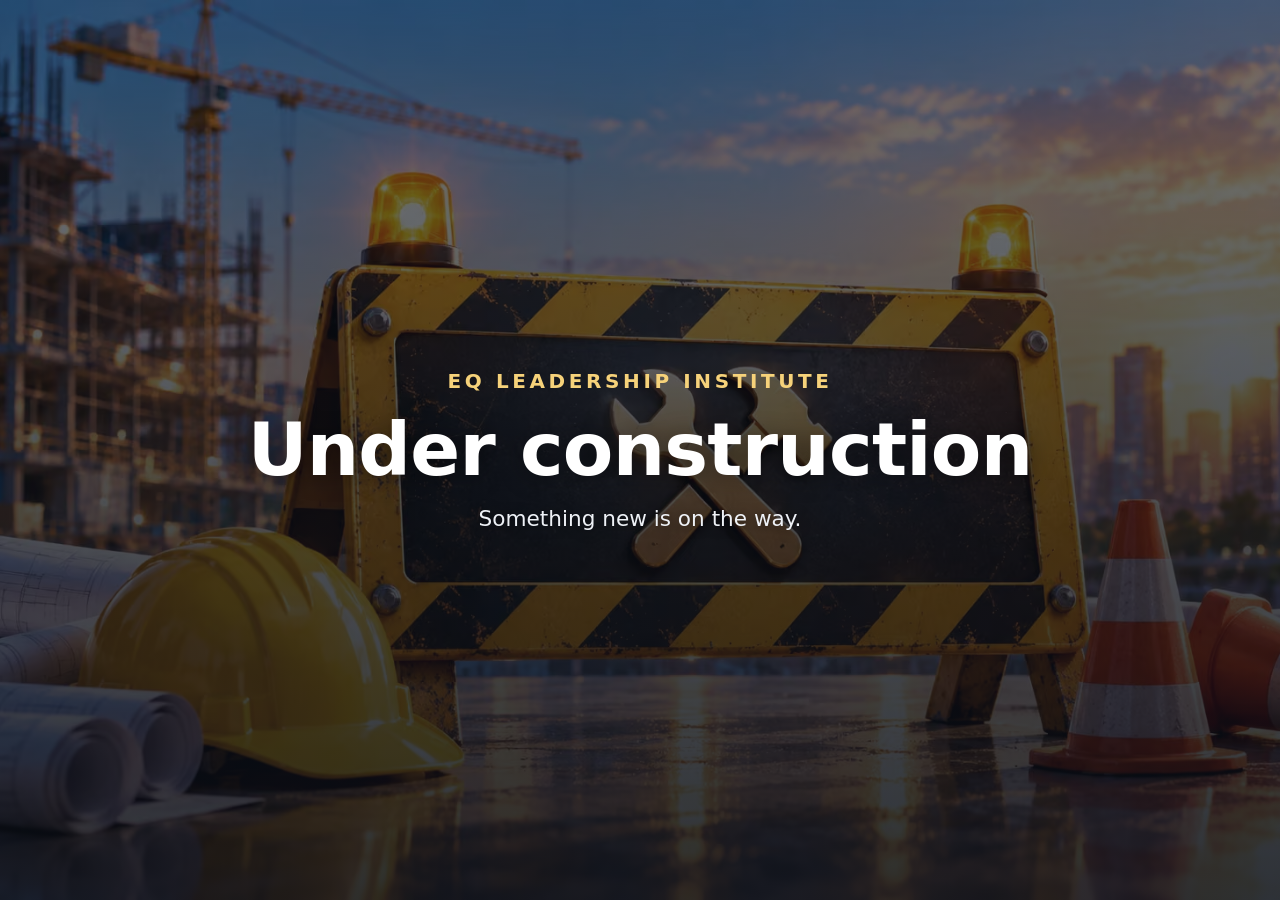
==== index.html @ 1b389815 "Under construction page (noindex, robots Disallow, styled 404). Live site preserved on backup branch" ====
<!doctype html>
<html lang="en">
<head>
<meta charset="utf-8">
<meta name="viewport" content="width=device-width,initial-scale=1">
<meta name="robots" content="noindex, nofollow">
<title>EQ Leadership Institute | Under construction</title>
<link rel="preload" as="image" type="image/avif" imagesrcset="/img/uc-768.avif 768w, /img/uc-1536.avif 1536w" imagesizes="100vw" fetchpriority="high">
<style>
*{box-sizing:border-box;margin:0}
html,body{height:100%}
body{font-family:system-ui,-apple-system,"Segoe UI",Roboto,"Helvetica Neue",Arial,sans-serif;color:#fff;background:#141b26;-webkit-font-smoothing:antialiased}
.bg{position:fixed;inset:0;z-index:-2}
.bg img{width:100%;height:100%;object-fit:cover;object-position:50% 45%;display:block}
.shade{position:fixed;inset:0;z-index:-1;background:linear-gradient(180deg,rgba(10,14,22,.55) 0%,rgba(10,14,22,.72) 55%,rgba(10,14,22,.85) 100%)}
main{min-height:100%;display:flex;flex-direction:column;align-items:center;justify-content:center;text-align:center;padding:48px 24px}
.brand{font-size:clamp(1rem,2.4vw,1.25rem);font-weight:600;letter-spacing:.18em;text-transform:uppercase;color:#f6d27a;margin-bottom:18px}
h1{font-size:clamp(2.4rem,7vw,4.6rem);font-weight:700;line-height:1.05;letter-spacing:-.01em;text-shadow:0 2px 24px rgba(0,0,0,.45)}
.line{margin-top:18px;font-size:clamp(1.05rem,2.6vw,1.35rem);color:#eef1f6;text-shadow:0 1px 12px rgba(0,0,0,.5)}
</style>
</head>
<body>
<div class="bg" aria-hidden="true"><picture><source type="image/avif" srcset="/img/uc-768.avif 768w, /img/uc-1536.avif 1536w" sizes="100vw"><source type="image/webp" srcset="/img/uc-768.webp 768w, /img/uc-1536.webp 1536w" sizes="100vw"><img src="/img/uc-768.jpg" srcset="/img/uc-768.jpg 768w, /img/uc-1536.jpg 1536w" sizes="100vw" alt="" width="1536" height="1024" fetchpriority="high"></picture></div>
<div class="shade" aria-hidden="true"></div>
<main>
<p class="brand">EQ Leadership Institute</p>
<h1>Under construction</h1>
<p class="line">Something new is on the way.</p>
</main>
</body>
</html>
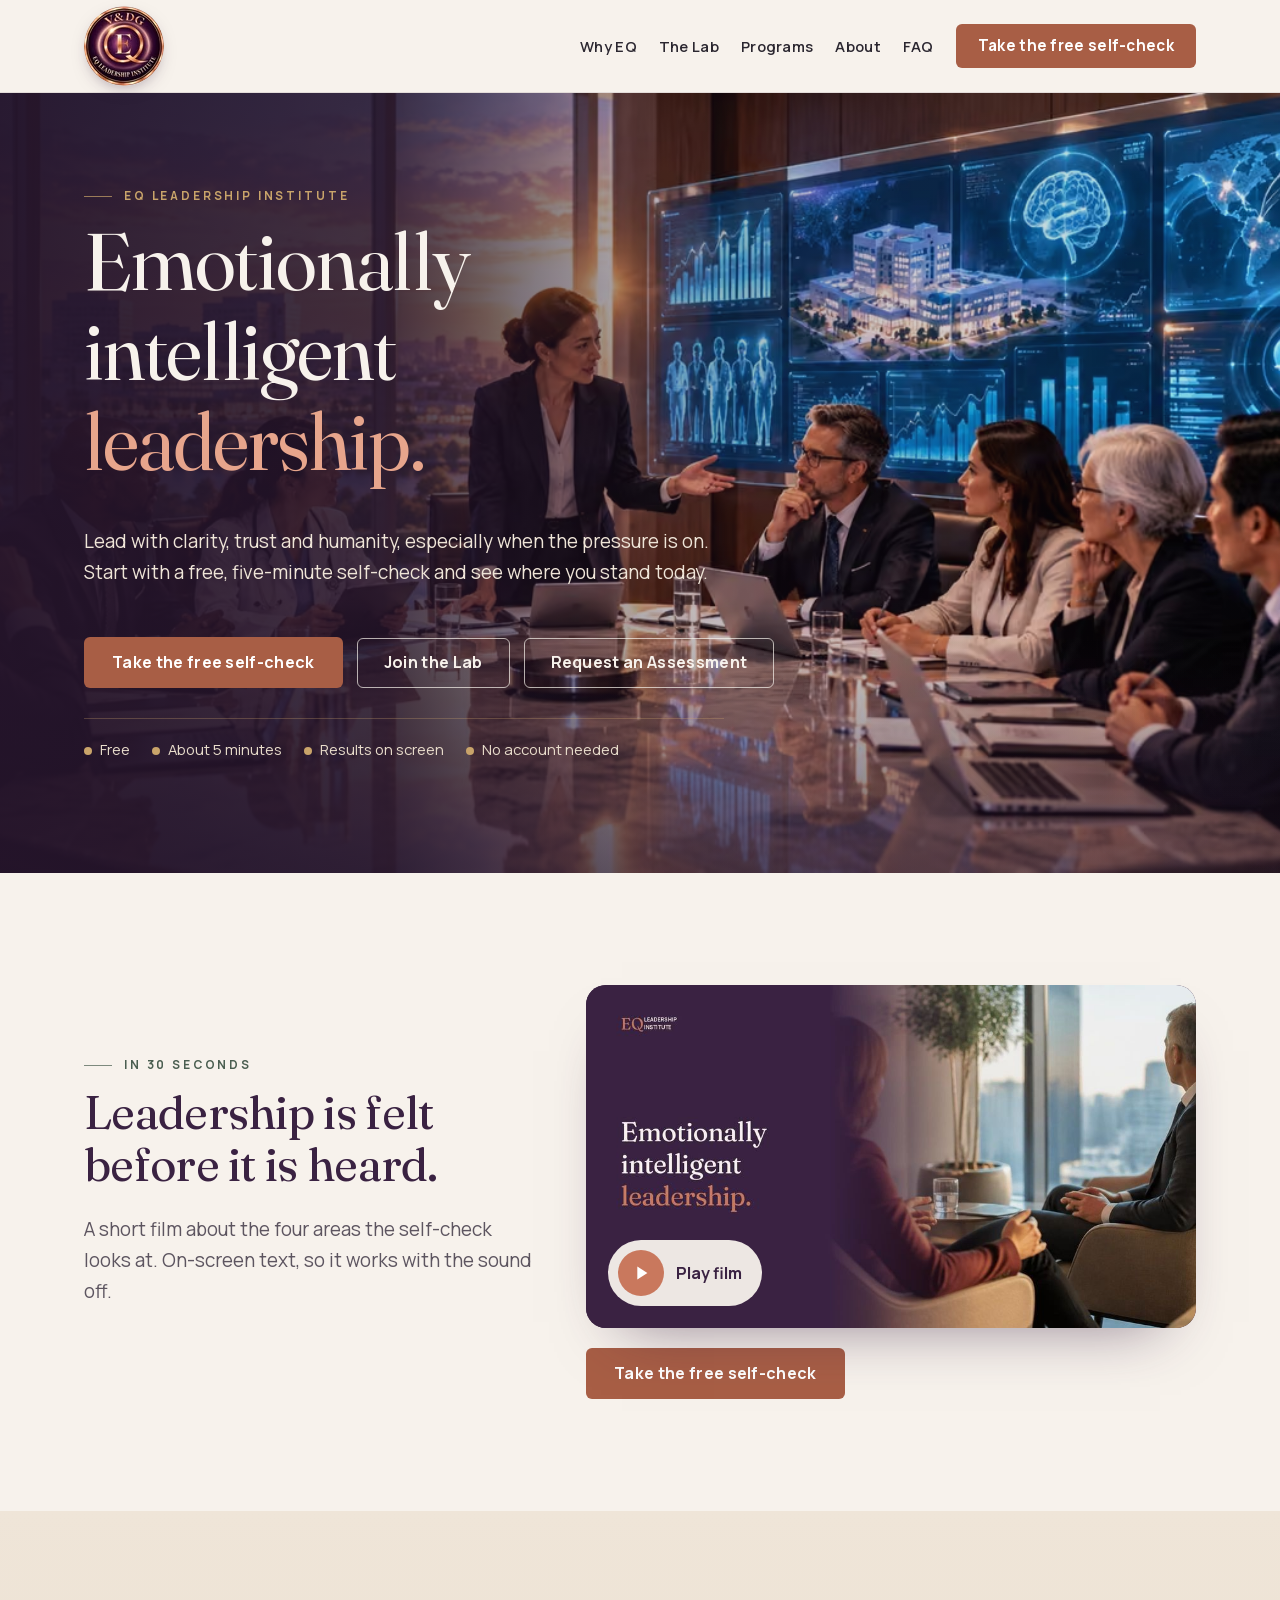
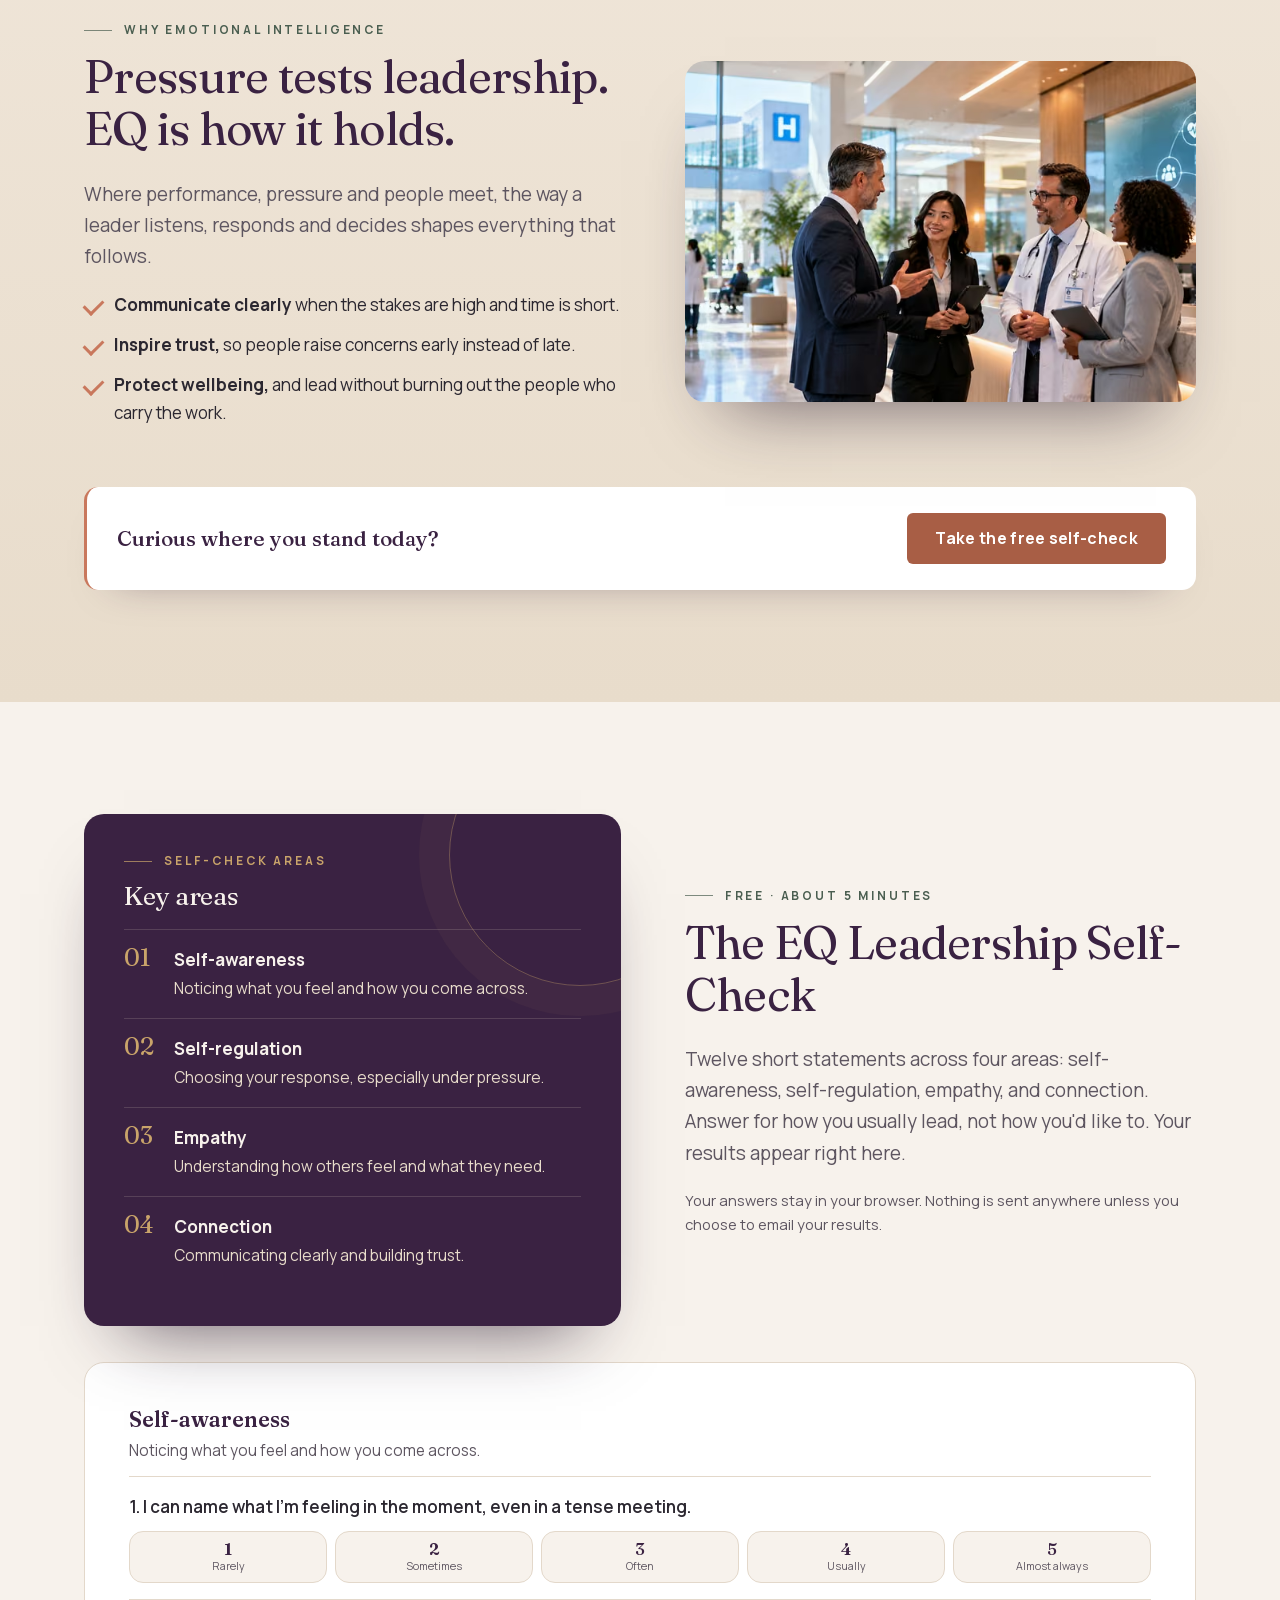
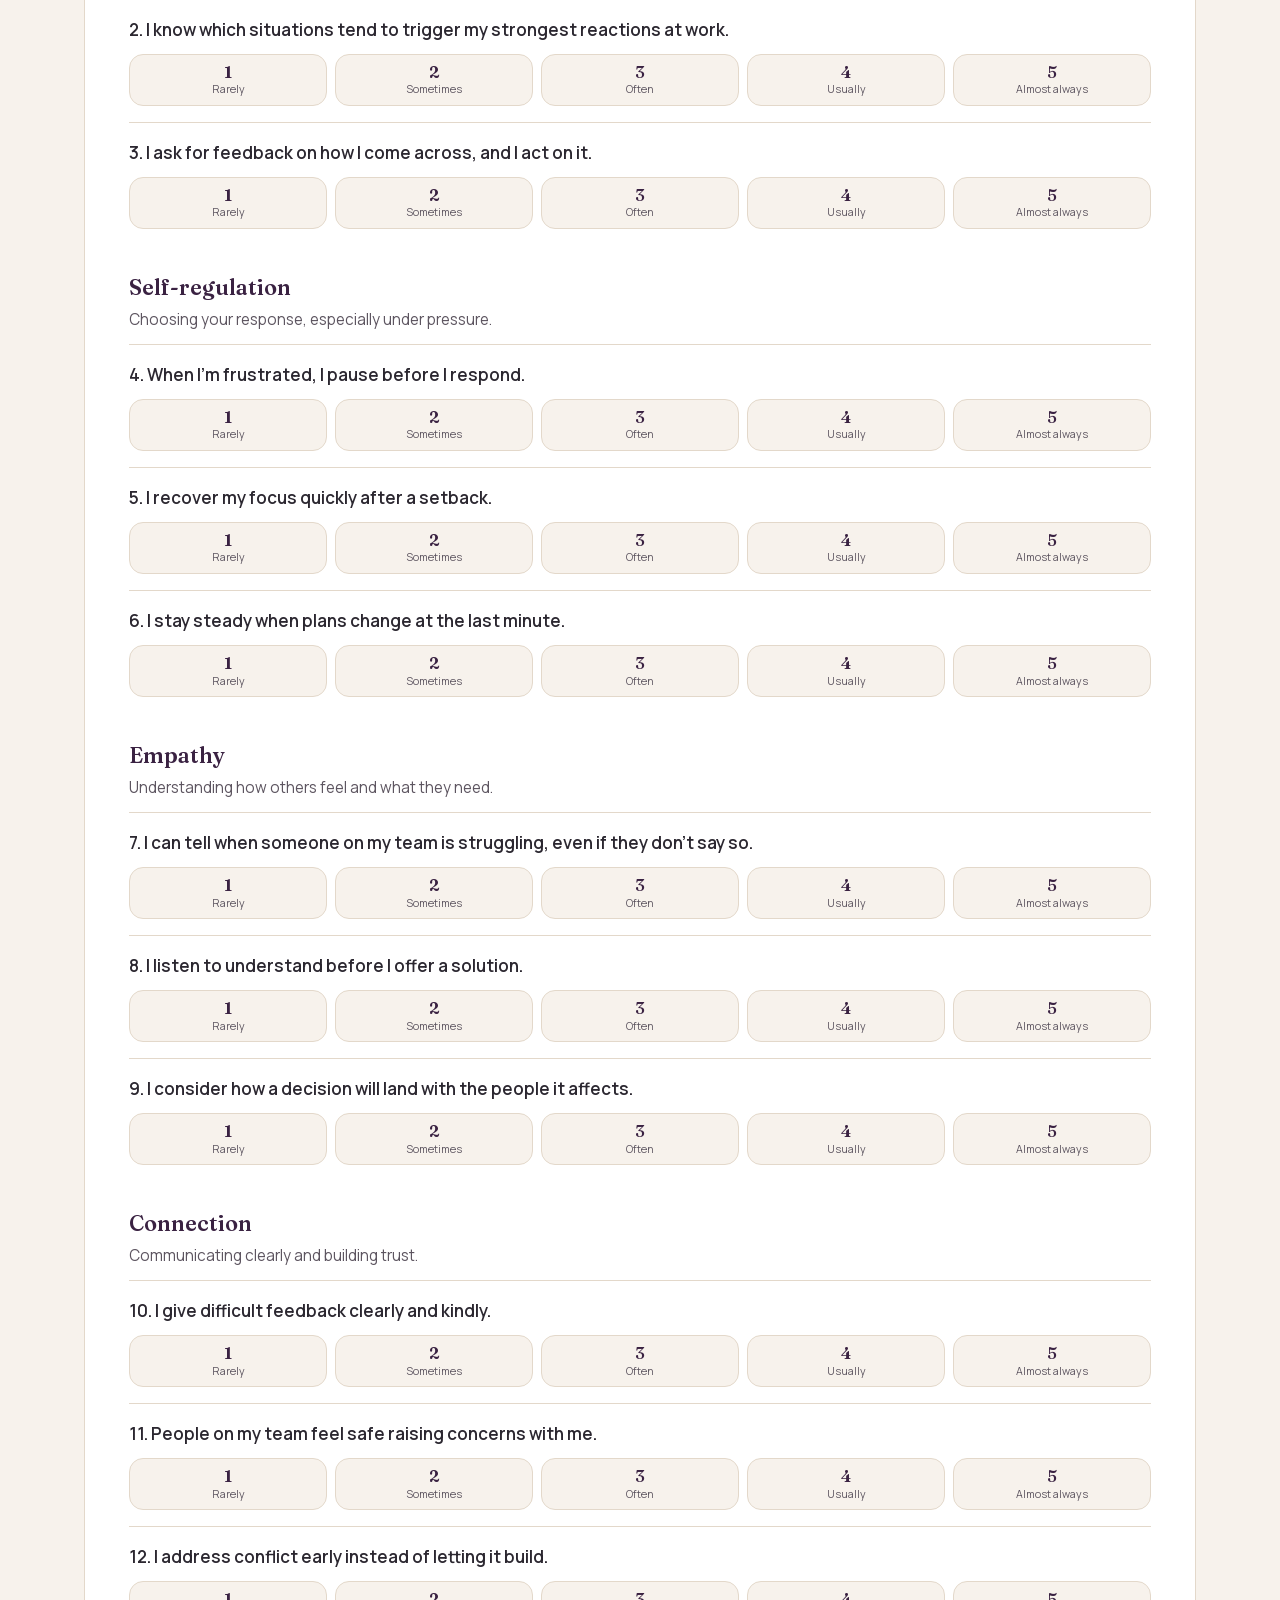
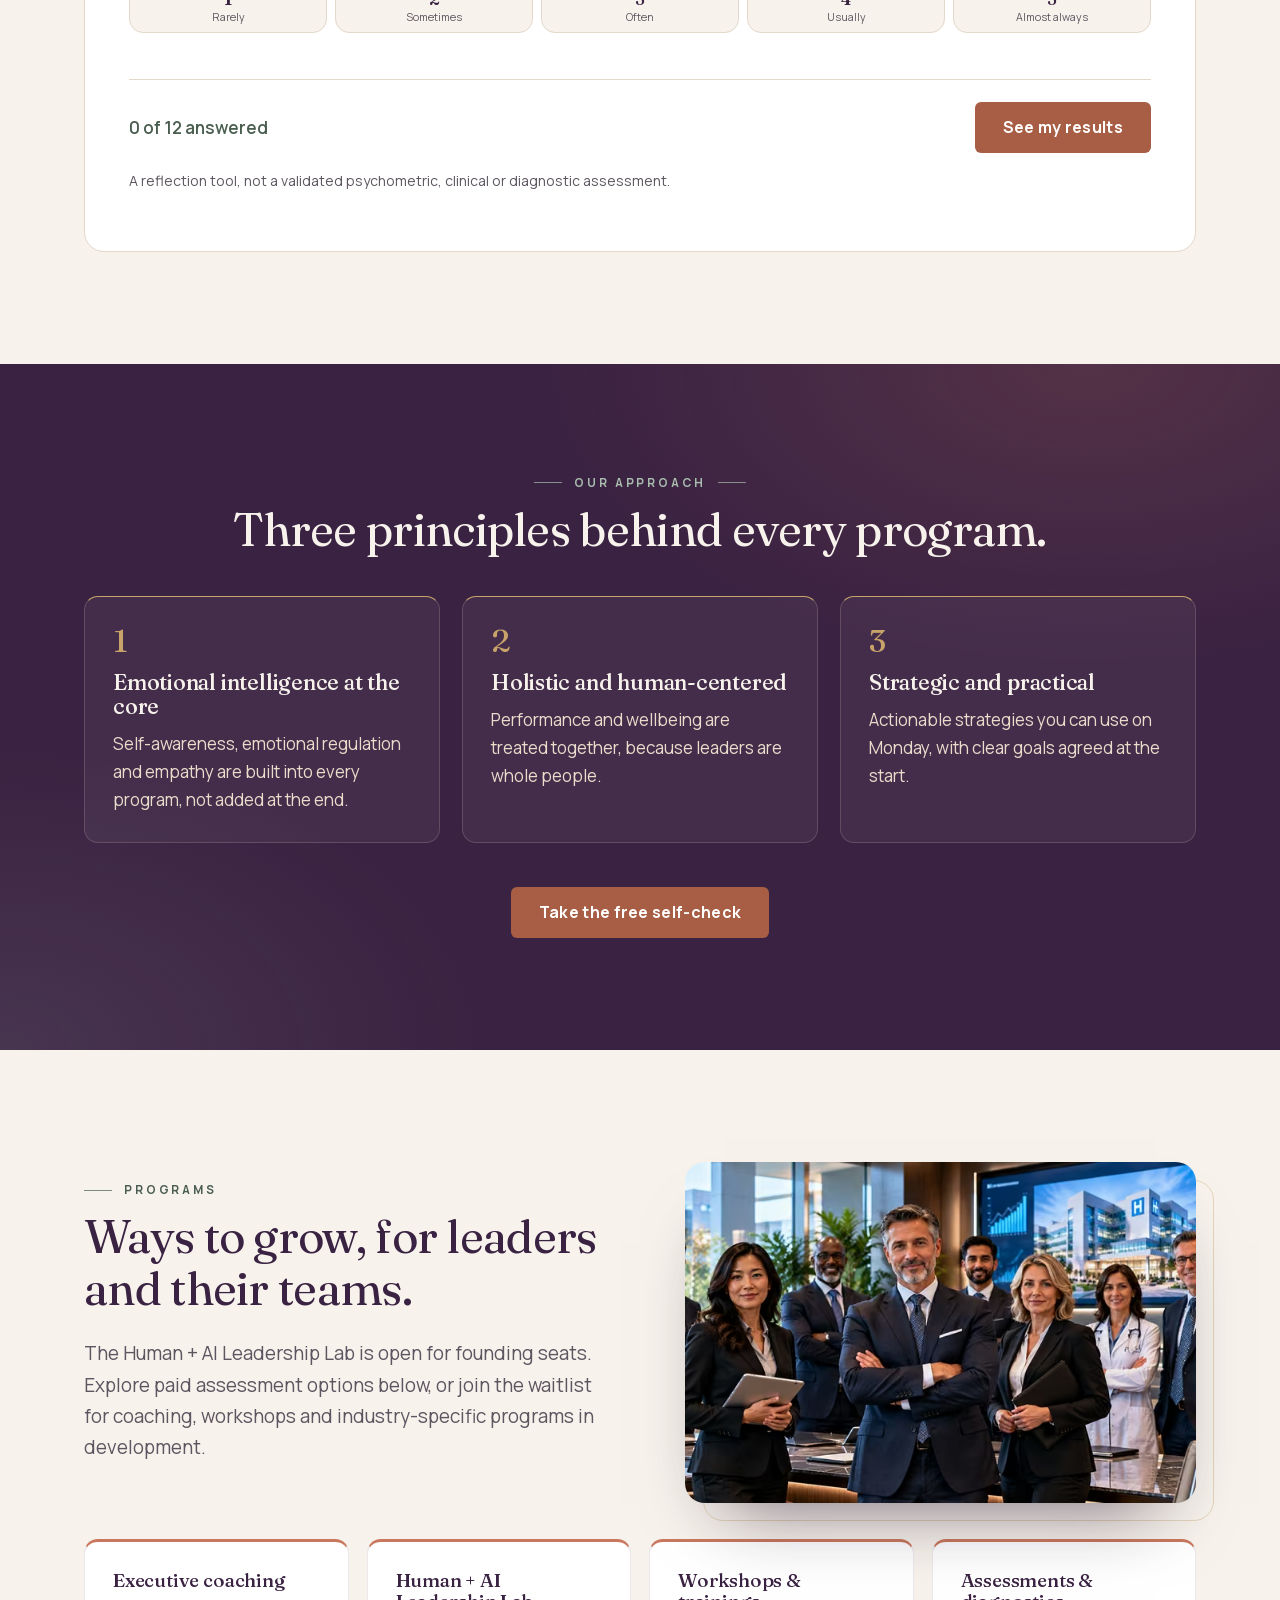
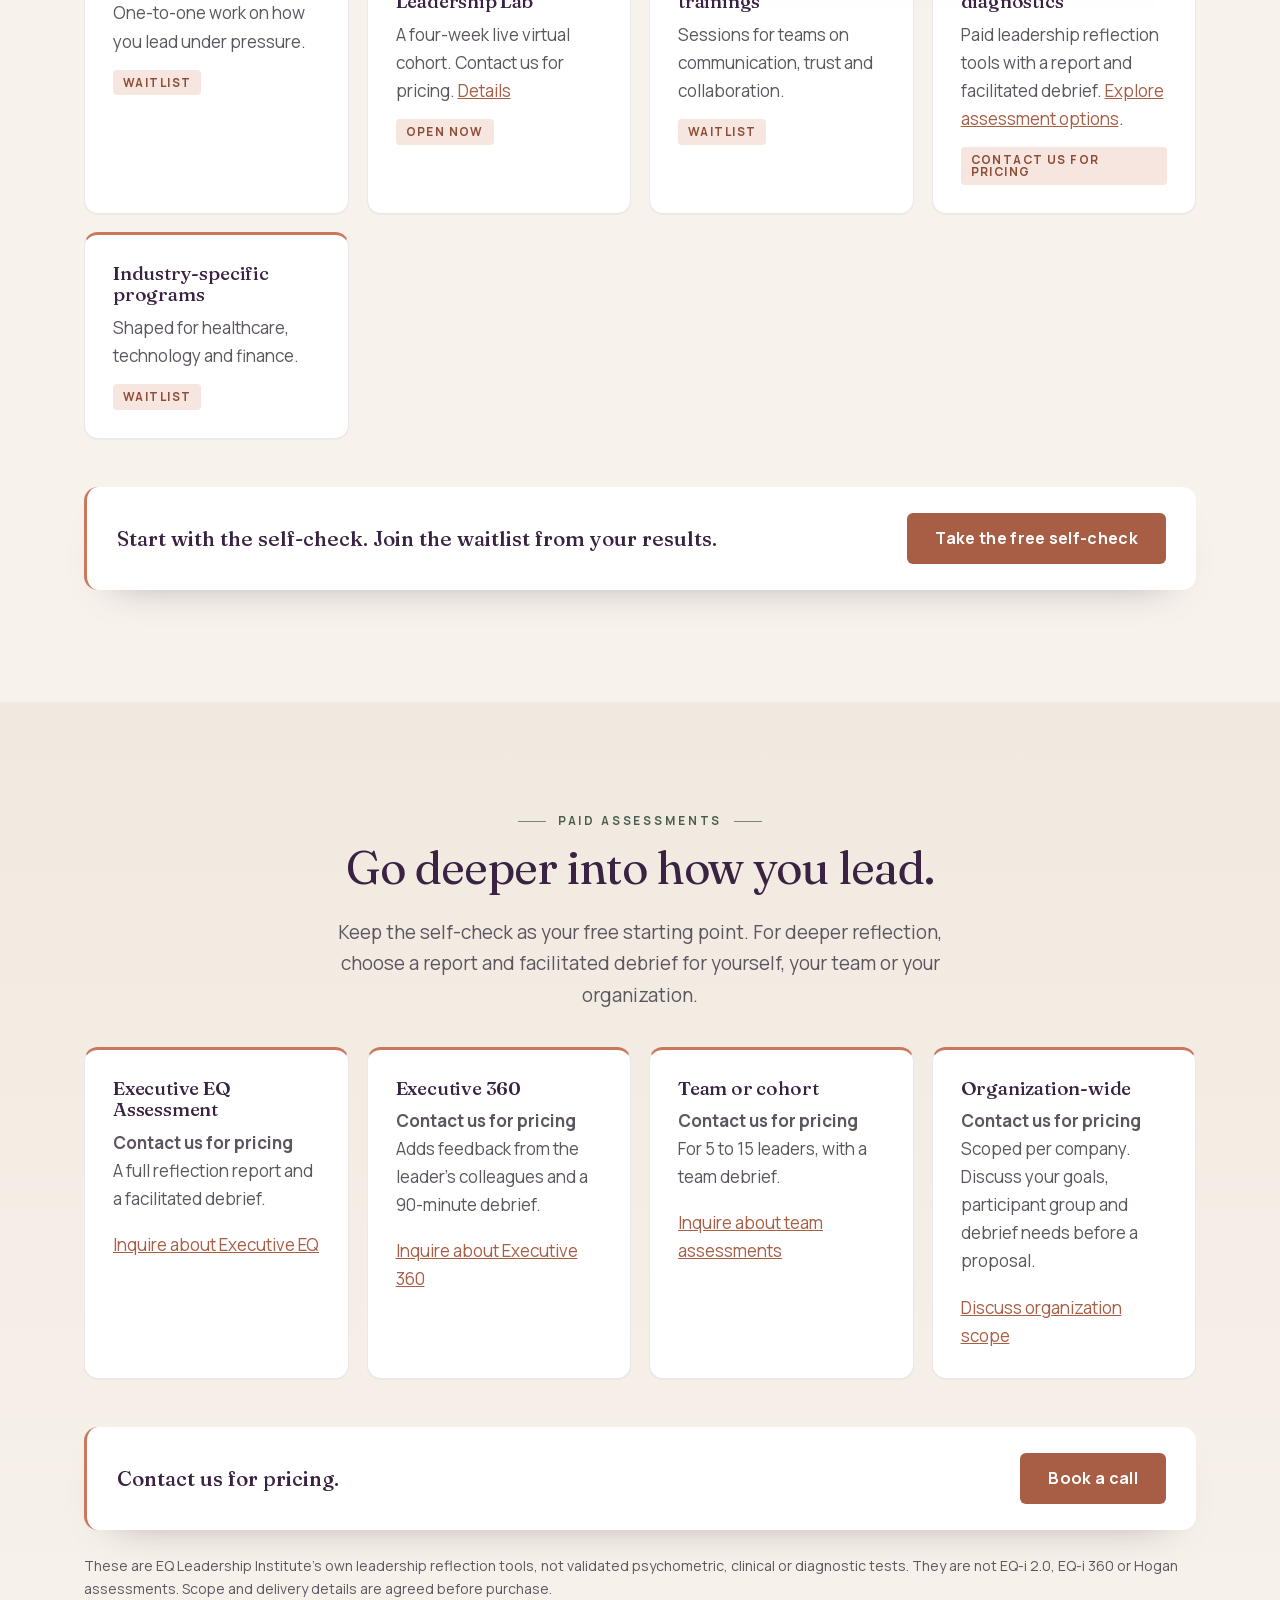
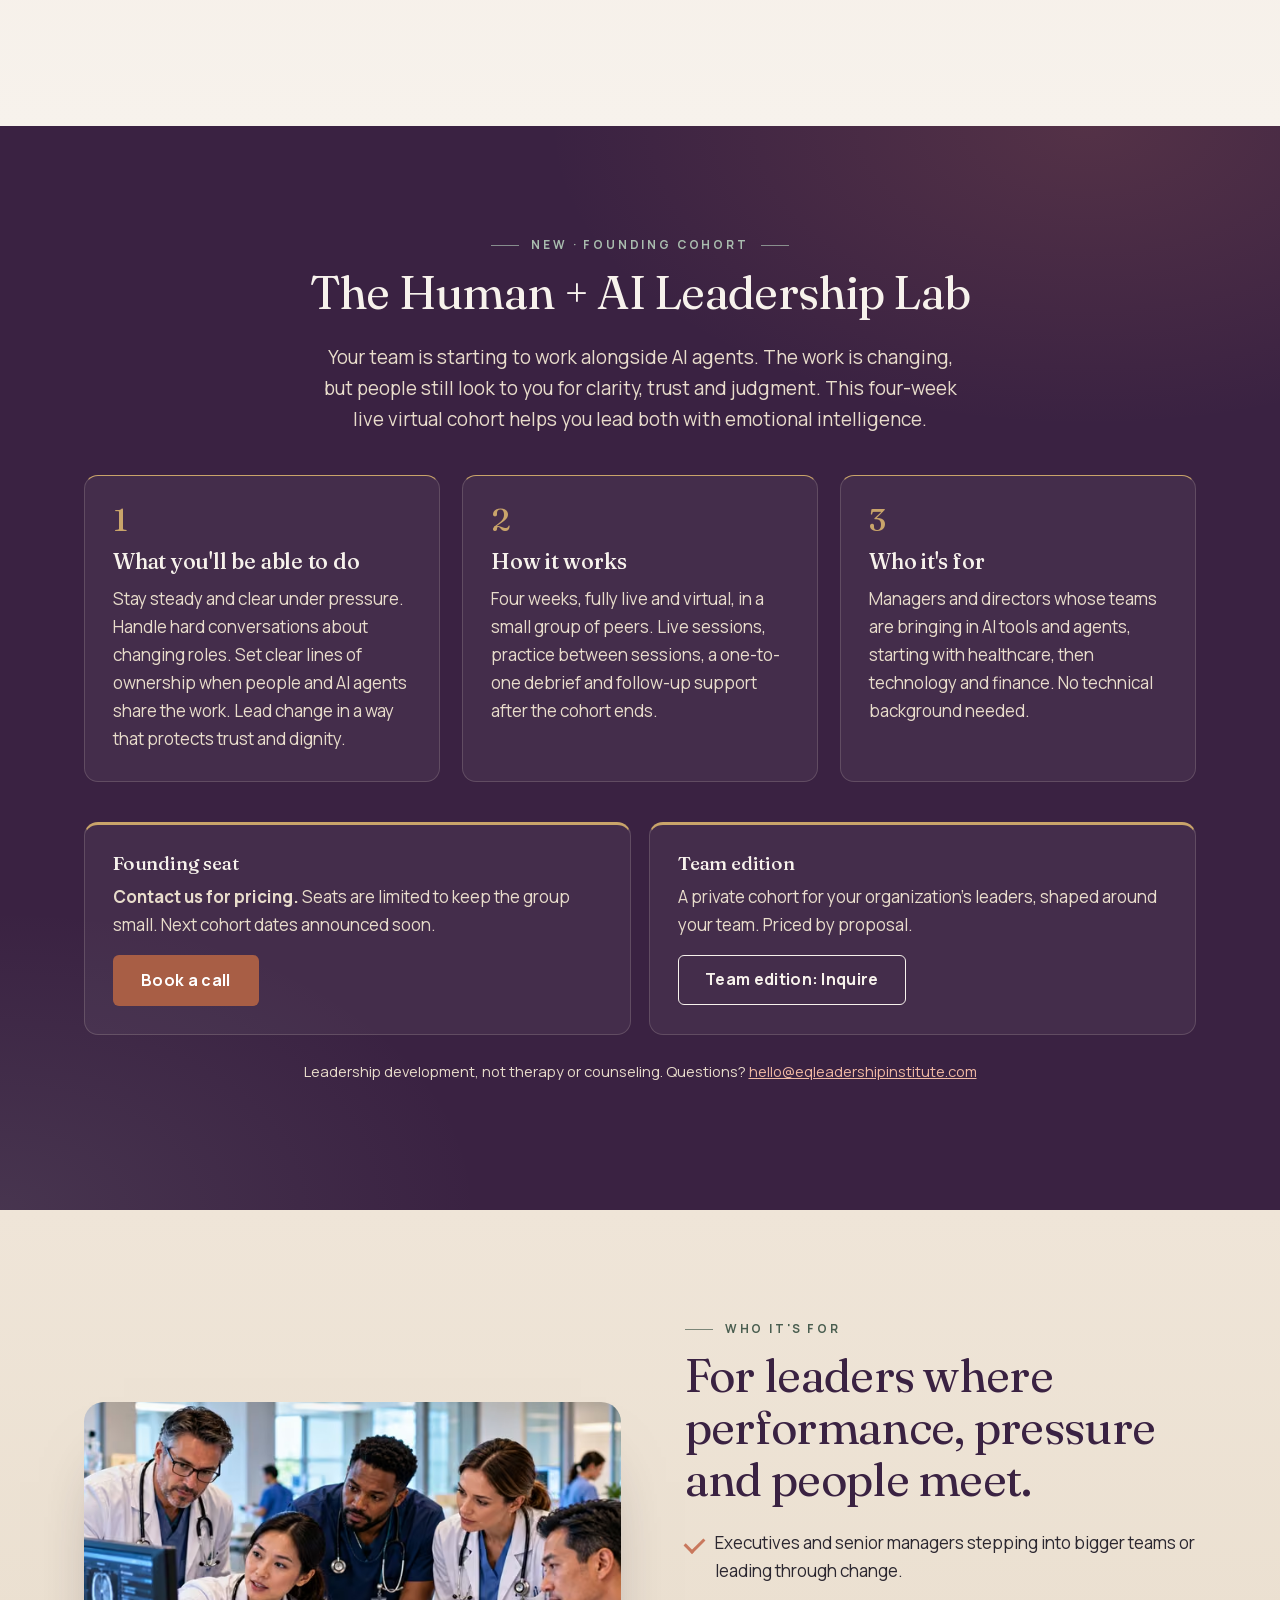
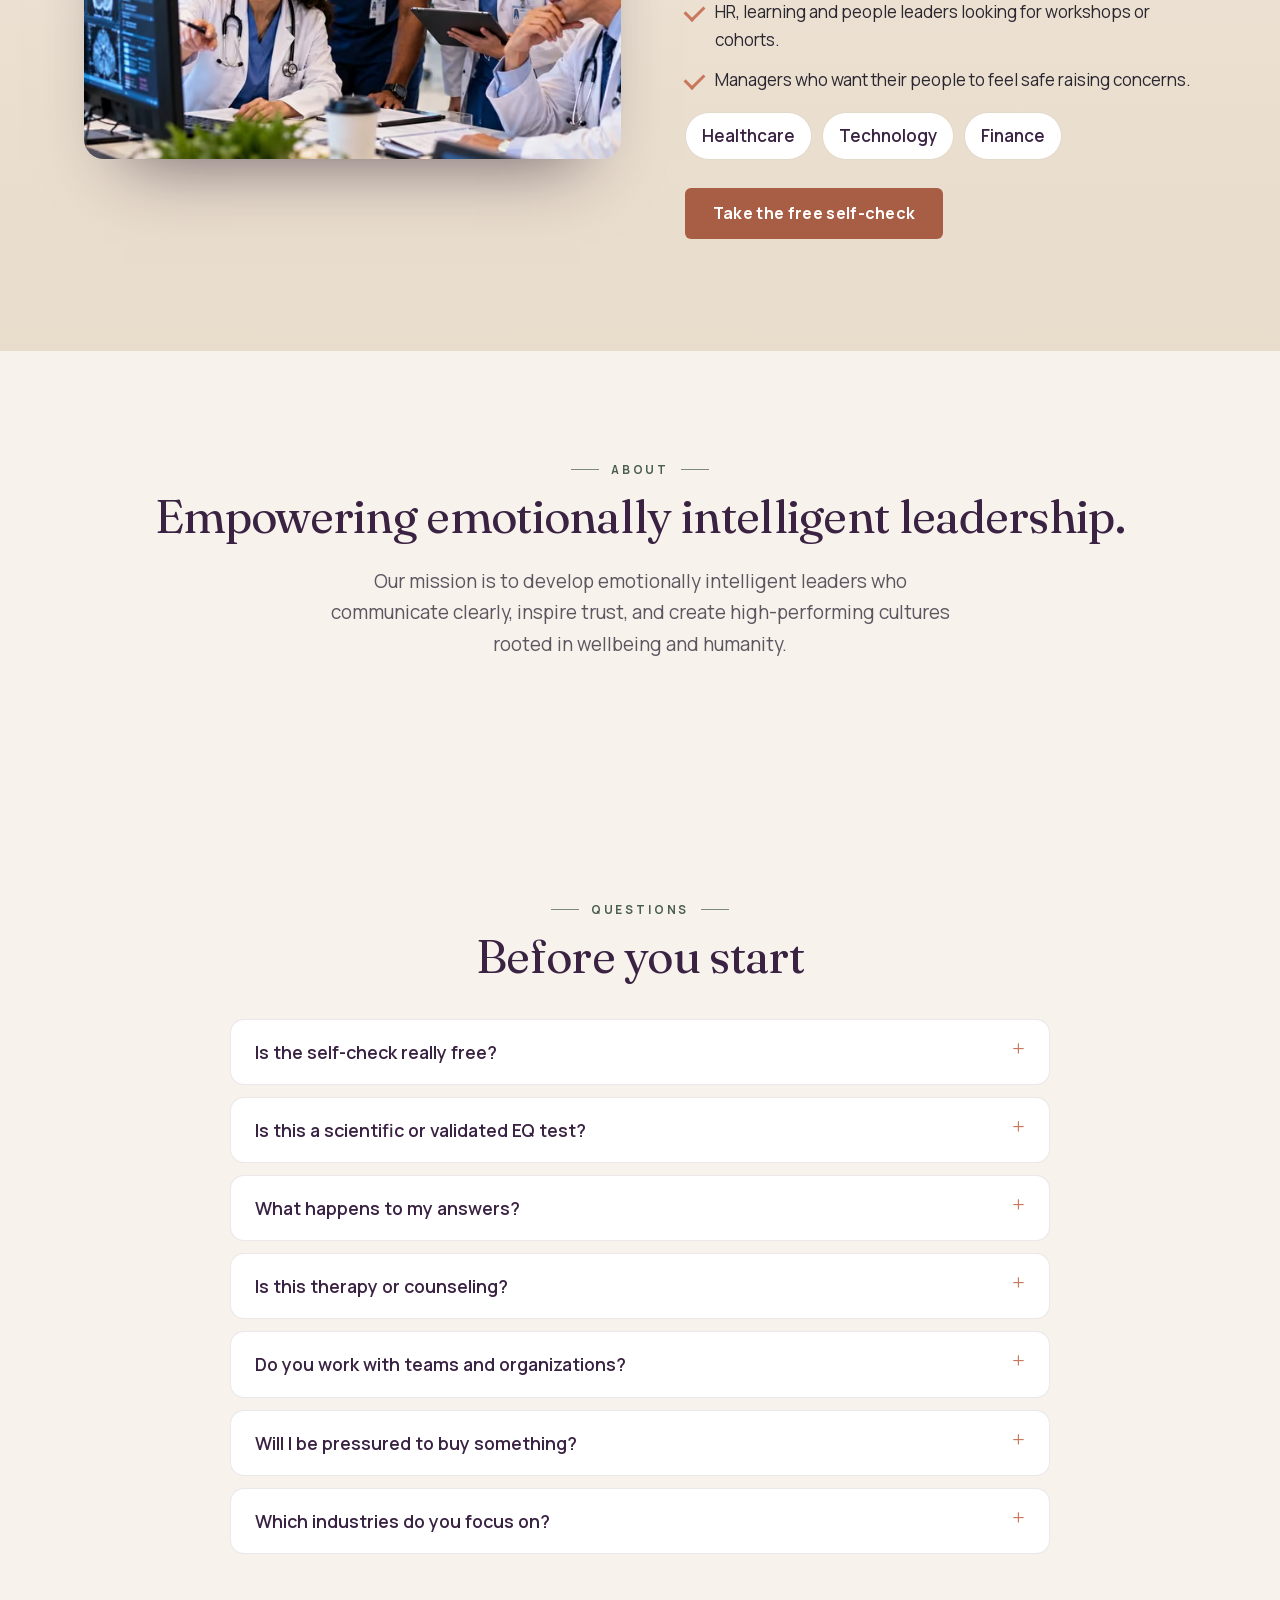
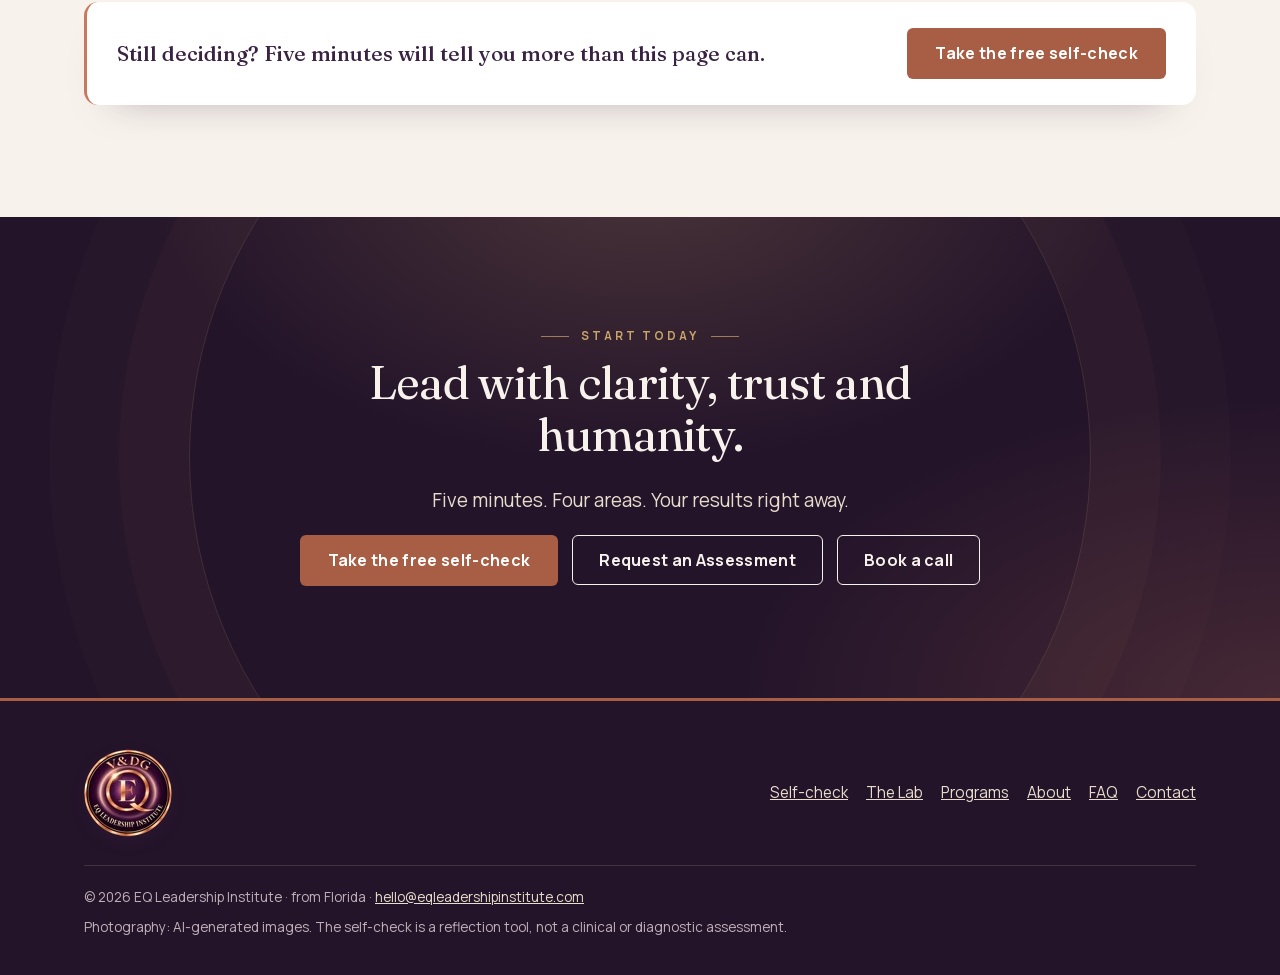
==== commit 95bedeef: "EQ redesign preview: editorial layer on the EQ palette, Library images, four-areas panel, no prices " ====
--- a/index.html
+++ b/index.html
@@ -4,28 +4,476 @@
 <meta charset="utf-8">
 <meta name="viewport" content="width=device-width,initial-scale=1">
 <meta name="robots" content="noindex, nofollow">
-<title>EQ Leadership Institute | Under construction</title>
-<link rel="preload" as="image" type="image/avif" imagesrcset="/img/uc-768.avif 768w, /img/uc-1536.avif 1536w" imagesizes="100vw" fetchpriority="high">
-<style>
-*{box-sizing:border-box;margin:0}
-html,body{height:100%}
-body{font-family:system-ui,-apple-system,"Segoe UI",Roboto,"Helvetica Neue",Arial,sans-serif;color:#fff;background:#141b26;-webkit-font-smoothing:antialiased}
-.bg{position:fixed;inset:0;z-index:-2}
-.bg img{width:100%;height:100%;object-fit:cover;object-position:50% 45%;display:block}
-.shade{position:fixed;inset:0;z-index:-1;background:linear-gradient(180deg,rgba(10,14,22,.55) 0%,rgba(10,14,22,.72) 55%,rgba(10,14,22,.85) 100%)}
-main{min-height:100%;display:flex;flex-direction:column;align-items:center;justify-content:center;text-align:center;padding:48px 24px}
-.brand{font-size:clamp(1rem,2.4vw,1.25rem);font-weight:600;letter-spacing:.18em;text-transform:uppercase;color:#f6d27a;margin-bottom:18px}
-h1{font-size:clamp(2.4rem,7vw,4.6rem);font-weight:700;line-height:1.05;letter-spacing:-.01em;text-shadow:0 2px 24px rgba(0,0,0,.45)}
-.line{margin-top:18px;font-size:clamp(1.05rem,2.6vw,1.35rem);color:#eef1f6;text-shadow:0 1px 12px rgba(0,0,0,.5)}
-</style>
+<title>EQ Leadership Institute | Emotionally intelligent leadership</title>
+<meta name="description" content="Lead with clarity, trust and humanity, especially under pressure. Take the free 5-minute EQ Leadership Self-Check and see your results right away.">
+<link rel="canonical" href="https://eqleadershipinstitute.com/">
+<meta name="theme-color" content="#3A2242">
+<meta property="og:type" content="website">
+<meta property="og:site_name" content="EQ Leadership Institute">
+<meta property="og:title" content="EQ Leadership Institute | Take the free EQ Leadership Self-Check">
+<meta property="og:description" content="Five minutes. Four areas. Your results right away. Emotionally intelligent leadership for teams under pressure.">
+<meta property="og:url" content="https://eqleadershipinstitute.com/">
+<meta property="og:image" content="https://eqleadershipinstitute.com/img/og-image.jpg">
+<meta property="og:image:width" content="1200">
+<meta property="og:image:height" content="630">
+<meta property="og:image:alt" content="EQ Leadership Institute: Take the free EQ Leadership Self-Check">
+<meta name="twitter:card" content="summary_large_image">
+<link rel="icon" href="favicon.svg" type="image/svg+xml">
+<link rel="icon" type="image/png" sizes="32x32" href="img/favicon-32.png">
+<link rel="icon" type="image/png" sizes="48x48" href="favicon.png">
+<link rel="apple-touch-icon" href="img/apple-touch-icon.png">
+<link rel="manifest" href="site.webmanifest">
+<link rel="preload" href="fonts/fraunces-latin.woff2" as="font" type="font/woff2" crossorigin>
+<link rel="preload" href="fonts/manrope-latin.woff2" as="font" type="font/woff2" crossorigin>
+<link rel="preload" as="image" type="image/avif" imagesrcset="img/v2/hero-768.avif 768w, img/v2/hero-1280.avif 1280w, img/v2/hero-1774.avif 1774w" imagesizes="100vw" fetchpriority="high">
+<link rel="stylesheet" href="css/eq.css">
+<!--
+  ANALYTICS PLACEHOLDER: nothing loads until Vanna picks a free option and adds her own ID
+  (Cloudflare Web Analytics or GA4, same pattern as vdgmanagement.com).
+  No ads / AdSense on this site.
+  Every CTA carries data-cta="..."; the script at the bottom pushes a "cta_click" event to window.dataLayer.
+-->
 </head>
 <body>
-<div class="bg" aria-hidden="true"><picture><source type="image/avif" srcset="/img/uc-768.avif 768w, /img/uc-1536.avif 1536w" sizes="100vw"><source type="image/webp" srcset="/img/uc-768.webp 768w, /img/uc-1536.webp 1536w" sizes="100vw"><img src="/img/uc-768.jpg" srcset="/img/uc-768.jpg 768w, /img/uc-1536.jpg 1536w" sizes="100vw" alt="" width="1536" height="1024" fetchpriority="high"></picture></div>
-<div class="shade" aria-hidden="true"></div>
-<main>
-<p class="brand">EQ Leadership Institute</p>
-<h1>Under construction</h1>
-<p class="line">Something new is on the way.</p>
+<a class="skip" href="#main">Skip to content</a>
+
+<header class="site-header">
+  <div class="wrap">
+    <a class="brand" href="#top" aria-label="EQ Leadership Institute, back to top" data-cta="header-logo">
+      <picture><source media="(max-width:719px)" type="image/avif" srcset="img/v2/eq-badge-64.avif 1x, img/v2/eq-badge-128.avif 2x"><source media="(max-width:719px)" type="image/webp" srcset="img/v2/eq-badge-64.webp 1x, img/v2/eq-badge-128.webp 2x"><source type="image/avif" srcset="img/v2/eq-badge-80.avif 1x, img/v2/eq-badge-160.avif 2x"><source type="image/webp" srcset="img/v2/eq-badge-80.webp 1x, img/v2/eq-badge-160.webp 2x"><img class="mark" src="img/v2/eq-badge-160.png" width="80" height="80" alt=""></picture>
+    </a>
+    <nav class="nav" aria-label="Main">
+      <a href="#why" data-cta="nav-why">Why EQ</a>
+      <a href="#lab" data-cta="nav-lab">The Lab</a>
+      <a href="#programs" data-cta="nav-programs">Programs</a>
+      <a href="#about" data-cta="nav-about">About</a>
+      <a href="#faq" data-cta="nav-faq">FAQ</a>
+      <a class="btn btn-clay" href="#self-check" data-cta="header-check"><span class="long">Take the free self-check</span><span class="short">Free self-check</span></a>
+    </nav>
+  </div>
+</header>
+
+<main id="main">
+
+<!-- 1. HERO -->
+<section class="hero" id="top" aria-labelledby="hero-h">
+  <div class="hero-media"><picture><source type="image/avif" srcset="img/v2/hero-768.avif 768w, img/v2/hero-1280.avif 1280w, img/v2/hero-1774.avif 1774w" sizes="100vw"><source type="image/webp" srcset="img/v2/hero-768.webp 768w, img/v2/hero-1280.webp 1280w, img/v2/hero-1774.webp 1774w" sizes="100vw"><img src="img/v2/hero-1774.jpg" srcset="img/v2/hero-768.jpg 768w, img/v2/hero-1280.jpg 1280w, img/v2/hero-1774.jpg 1774w" sizes="100vw" width="1774" height="887" alt="A leader standing to guide a boardroom discussion with executives and clinicians, city skyline at sunset" fetchpriority="high"></picture></div>
+  <div class="wrap">
+    <p class="kicker">EQ Leadership Institute</p>
+    <h1 id="hero-h">Emotionally intelligent <em>leadership.</em></h1>
+    <p class="lead">Lead with clarity, trust and humanity, especially when the pressure is on. Start with a free, five-minute self-check and see where you stand today.</p>
+    <div class="btn-row">
+      <a class="btn btn-clay" href="#self-check" data-cta="hero-check">Take the free self-check</a>
+      <a class="btn btn-ghost" href="#lab" data-cta="hero-lab">Join the Lab</a>
+      <a class="btn btn-ghost" href="mailto:hello@eqleadershipinstitute.com?subject=Assessment%20inquiry&amp;body=Hello%2C%0A%0AI%27d%20like%20to%20request%20an%20assessment%20engagement.%0A%0AMy%20role%3A%0AOrganization%3A%0AWhat%20I%27d%20like%20to%20work%20on%3A%0A" data-cta="hero-conversation">Request an Assessment</a>
+    </div>
+    <ul class="trust" aria-label="About the self-check">
+      <li>Free</li><li>About 5 minutes</li><li>Results on screen</li><li>No account needed</li>
+    </ul>
+  </div>
+</section>
+
+<!-- 2. VIDEO -->
+<section class="section" id="video" aria-labelledby="video-h">
+  <div class="wrap video-grid">
+    <div>
+      <p class="kicker">In 30 seconds</p>
+      <h2 id="video-h">Leadership is felt before it is heard.</h2>
+      <p class="lead">A short film about the four areas the self-check looks at. On-screen text, so it works with the sound off.</p>
+    </div>
+    <div>
+      <div class="video-frame" id="vframe">
+        <video id="promo" preload="none" playsinline muted controls poster="media/eq-commercial-poster-960.jpg" width="1280" height="720" aria-label="EQ Leadership Institute short film (on-screen text, music only)">
+          <source src="media/eq-commercial.mp4" type="video/mp4">
+          Your browser does not support embedded video.
+        </video>
+        <button class="play" type="button" id="playbtn" data-cta="video-play" aria-label="Play film: EQ Leadership Institute short film">
+          <span class="icon" aria-hidden="true"><svg width="22" height="22" viewBox="0 0 24 24"><path d="M8 5v14l11-7z" fill="#fff"/></svg></span>
+          <span>Play film</span>
+        </button>
+      </div>
+      <div class="btn-row video-cta">
+        <a class="btn btn-clay" href="#self-check" data-cta="video-check">Take the free self-check</a>
+      </div>
+    </div>
+  </div>
+</section>
+
+<!-- 3. WHY EQ -->
+<section class="section sand" id="why" aria-labelledby="why-h">
+  <div class="wrap">
+    <div class="split">
+      <div>
+        <p class="kicker">Why emotional intelligence</p>
+        <h2 id="why-h">Pressure tests leadership. EQ is how it holds.</h2>
+        <p class="lead">Where performance, pressure and people meet, the way a leader listens, responds and decides shapes everything that follows.</p>
+        <ul class="ticks">
+          <li><strong>Communicate clearly</strong> when the stakes are high and time is short.</li>
+          <li><strong>Inspire trust,</strong> so people raise concerns early instead of late.</li>
+          <li><strong>Protect wellbeing,</strong> and lead without burning out the people who carry the work.</li>
+        </ul>
+      </div>
+      <div class="photo">
+        <picture><source type="image/avif" srcset="img/v2/conversation-640.avif 640w, img/v2/conversation-1080.avif 1080w" sizes="(max-width:899px) 92vw, 540px"><source type="image/webp" srcset="img/v2/conversation-640.webp 640w, img/v2/conversation-1080.webp 1080w" sizes="(max-width:899px) 92vw, 540px"><img src="img/v2/conversation-1080.jpg" srcset="img/v2/conversation-640.jpg 640w, img/v2/conversation-1080.jpg 1080w" sizes="(max-width:899px) 92vw, 540px" width="1080" height="720" alt="Four leaders, including a physician, in a warm conversation in a bright hospital lobby" loading="lazy" decoding="async"></picture>
+      </div>
+    </div>
+    <div class="cta-band"><p>Curious where you stand today?</p><a class="btn btn-clay" href="#self-check" data-cta="why-check">Take the free self-check</a></div>
+  </div>
+</section>
+
+<!-- 4. SELF-CHECK -->
+<section class="section" id="self-check" aria-labelledby="check-h">
+  <div class="wrap">
+    <div class="split rev">
+      <div>
+        <p class="kicker">Free · about 5 minutes</p>
+        <h2 id="check-h">The EQ Leadership Self-Check</h2>
+        <p class="lead">Twelve short statements across four areas: self-awareness, self-regulation, empathy, and connection. Answer for how you usually lead, not how you'd like to. Your results appear right here.</p>
+        <p class="micro">Your answers stay in your browser. Nothing is sent anywhere unless you choose to email your results.</p>
+      </div>
+      <div class="areas" aria-labelledby="areas-h"><p class="kicker">Self-check areas</p><h3 id="areas-h">Key areas</h3><ol><li><span class="n" aria-hidden="true">01</span><div><strong>Self-awareness</strong><span>Noticing what you feel and how you come across.</span></div></li><li><span class="n" aria-hidden="true">02</span><div><strong>Self-regulation</strong><span>Choosing your response, especially under pressure.</span></div></li><li><span class="n" aria-hidden="true">03</span><div><strong>Empathy</strong><span>Understanding how others feel and what they need.</span></div></li><li><span class="n" aria-hidden="true">04</span><div><strong>Connection</strong><span>Communicating clearly and building trust.</span></div></li></ol></div>
+    </div>
+
+    <form class="check" id="eq-check" novalidate>
+      <div id="questions"><!-- questions are rendered by the script below; a <noscript> fallback follows --></div>
+      <noscript><p>The self-check needs JavaScript to show your results. You can still <a href="mailto:hello@eqleadershipinstitute.com?subject=EQ%20Leadership%20Self-Check">ask for a copy by email</a>.</p></noscript>
+      <div class="check-foot">
+        <span id="progress" aria-live="polite">0 of 12 answered</span>
+        <p id="check-error" role="alert"></p>
+        <button class="btn btn-clay" type="submit" data-cta="check-submit">See my results</button>
+      </div>
+      <p class="disclaimer">A reflection tool, not a validated psychometric, clinical or diagnostic assessment.</p>
+    </form>
+
+    <div class="results" id="results" hidden tabindex="-1" aria-labelledby="results-h">
+      <h3 id="results-h">Your self-check results</h3>
+      <p>Each bar reflects how often you said these habits show up for you today. There is no good or bad result, just a place to start.</p>
+      <div id="bars"></div>
+      <div class="reflect" id="reflect"></div>
+      <div class="signup" aria-labelledby="full-assessment-h">
+        <h4 id="full-assessment-h">Ready for the full assessment?</h4>
+        <p>The Executive EQ Assessment includes a full reflection report and a facilitated debrief. Contact us for pricing. Explore your leadership habits in greater depth and identify practical next steps.</p>
+        <p class="micro">Our own leadership reflection tool, not a validated psychometric or diagnostic test.</p>
+        <a class="btn btn-clay" href="#assessments" data-cta="results-full-assessment">Explore paid assessments</a>
+      </div>
+
+      <form class="signup" id="signup" data-mode="post" data-endpoint="https://formsubmit.co/ajax/1cc49aecd955185c9c11f3f42515bd5c" data-mailto="hello@eqleadershipinstitute.com" novalidate>
+        <h4>Email me my results and a one-page reflection guide</h4>
+        <p style="margin:0;color:var(--muted)">We'll send your results and a short guide for the area you chose. You can also join the waitlist for the first leadership cohort and workshops.</p>
+        <div class="fgrid">
+          <div class="field"><label for="s-name">First name</label><input id="s-name" name="name" autocomplete="given-name" required></div>
+          <div class="field"><label for="s-email">Work email</label><input id="s-email" name="email" type="email" autocomplete="email" required></div>
+          <div class="field"><label for="s-role">Role</label><input id="s-role" name="role" autocomplete="organization-title" required></div>
+          <div class="field"><label for="s-org">Organization <span style="font-weight:400">(optional)</span></label><input id="s-org" name="org" autocomplete="organization"></div>
+          <div class="field" style="grid-column:1/-1"><label for="s-focus">Which area do you most want to grow?</label>
+            <select id="s-focus" name="focus"><option>Self-awareness</option><option>Self-regulation</option><option>Empathy</option><option>Connection</option></select></div>
+        </div>
+        <label class="checkline"><input type="checkbox" id="s-wait" name="waitlist" checked> Add me to the waitlist for the first leadership cohort and workshops.</label>
+        <input class="hp" id="s-hp" name="company_website" tabindex="-1" autocomplete="off" aria-hidden="true">
+        <div class="btn-row" style="margin-top:18px"><button class="btn btn-clay" type="submit" data-cta="signup-submit">Send me my results</button></div>
+        <p id="form-status" role="status" aria-live="polite"></p>
+      </form>
+      <p class="disclaimer">A reflection tool, not a validated psychometric, clinical or diagnostic assessment, and not therapy or medical advice.</p>
+    </div>
+  </div>
+</section>
+
+<!-- 5. PRINCIPLES -->
+<section class="section on-dark" id="approach" aria-labelledby="approach-h">
+  <div class="wrap">
+    <div class="center">
+      <p class="kicker">Our approach</p>
+      <h2 id="approach-h">Three principles behind every program.</h2>
+    </div>
+    <div class="cards">
+      <div class="card"><div class="dot" aria-hidden="true">1</div><h3>Emotional intelligence at the core</h3><p>Self-awareness, emotional regulation and empathy are built into every program, not added at the end.</p></div>
+      <div class="card"><div class="dot" aria-hidden="true">2</div><h3>Holistic and human-centered</h3><p>Performance and wellbeing are treated together, because leaders are whole people.</p></div>
+      <div class="card"><div class="dot" aria-hidden="true">3</div><h3>Strategic and practical</h3><p>Actionable strategies you can use on Monday, with clear goals agreed at the start.</p></div>
+    </div>
+    <div class="center" style="margin-top:44px"><a class="btn btn-clay" href="#self-check" data-cta="approach-check">Take the free self-check</a></div>
+  </div>
+</section>
+
+<!-- 6. PROGRAMS -->
+<section class="section" id="programs" aria-labelledby="programs-h">
+  <div class="wrap">
+    <div class="split">
+      <div>
+        <p class="kicker">Programs</p>
+        <h2 id="programs-h">Ways to grow, for leaders and their teams.</h2>
+        <p class="lead">The Human + AI Leadership Lab is open for founding seats. Explore paid assessment options below, or join the waitlist for coaching, workshops and industry-specific programs in development.</p>
+      </div>
+      <div class="photo">
+        <picture><source type="image/avif" srcset="img/v2/team-640.avif 640w, img/v2/team-1080.avif 1080w" sizes="(max-width:899px) 92vw, 540px"><source type="image/webp" srcset="img/v2/team-640.webp 640w, img/v2/team-1080.webp 1080w" sizes="(max-width:899px) 92vw, 540px"><img src="img/v2/team-1080.jpg" srcset="img/v2/team-640.jpg 640w, img/v2/team-1080.jpg 1080w" sizes="(max-width:899px) 92vw, 540px" width="1080" height="720" alt="A leadership team of executives and a physician standing together in a boardroom" loading="lazy" decoding="async"></picture>
+      </div>
+    </div>
+    <div class="prog">
+      <div class="card"><h3>Executive coaching</h3><p>One-to-one work on how you lead under pressure.</p><span class="tag">Waitlist</span></div>
+      <div class="card"><h3>Human + AI Leadership Lab</h3><p>A four-week live virtual cohort. Contact us for pricing. <a href="#lab">Details</a></p><span class="tag">Open now</span></div>
+      <div class="card"><h3>Workshops &amp; trainings</h3><p>Sessions for teams on communication, trust and collaboration.</p><span class="tag">Waitlist</span></div>
+      <div class="card"><h3>Assessments &amp; diagnostics</h3><p>Paid leadership reflection tools with a report and facilitated debrief. <a href="#assessments">Explore assessment options</a>.</p><span class="tag">Contact us for pricing</span></div>
+      <div class="card"><h3>Industry-specific programs</h3><p>Shaped for healthcare, technology and finance.</p><span class="tag">Waitlist</span></div>
+    </div>
+    <div class="cta-band"><p>Start with the self-check. Join the waitlist from your results.</p><a class="btn btn-clay" href="#self-check" data-cta="programs-check">Take the free self-check</a></div>
+  </div>
+</section>
+
+<!-- PAID ASSESSMENTS -->
+<section class="section" id="assessments" aria-labelledby="assessments-h">
+  <div class="wrap">
+    <div class="center">
+      <p class="kicker">Paid assessments</p>
+      <h2 id="assessments-h">Go deeper into how you lead.</h2>
+      <p class="lead">Keep the self-check as your free starting point. For deeper reflection, choose a report and facilitated debrief for yourself, your team or your organization.</p>
+    </div>
+    <div class="prog">
+      <div class="card">
+        <h3>Executive EQ Assessment</h3>
+        <p><strong>Contact us for pricing</strong></p>
+        <p>A full reflection report and a facilitated debrief.</p>
+        <p style="margin-top:18px"><a href="mailto:hello@eqleadershipinstitute.com?subject=Executive%20EQ%20Assessment%20inquiry&amp;body=Hello%2C%0A%0AI%27d%20like%20to%20discuss%20this%20assessment%20option.%0A%0AName%3A%0ARole%3A%0AOrganization%3A%0ANumber%20of%20leaders%3A%0APreferred%20timing%3A%0A" data-cta="assessment-executive">Inquire about Executive EQ</a></p>
+      </div>
+      <div class="card">
+        <h3>Executive 360</h3>
+        <p><strong>Contact us for pricing</strong></p>
+        <p>Adds feedback from the leader&#x27;s colleagues and a 90-minute debrief.</p>
+        <p style="margin-top:18px"><a href="mailto:hello@eqleadershipinstitute.com?subject=Executive%20360%20inquiry&amp;body=Hello%2C%0A%0AI%27d%20like%20to%20discuss%20this%20assessment%20option.%0A%0AName%3A%0ARole%3A%0AOrganization%3A%0ANumber%20of%20leaders%3A%0APreferred%20timing%3A%0A" data-cta="assessment-360">Inquire about Executive 360</a></p>
+      </div>
+      <div class="card">
+        <h3>Team or cohort</h3>
+        <p><strong>Contact us for pricing</strong></p>
+        <p>For 5 to 15 leaders, with a team debrief.</p>
+        <p style="margin-top:18px"><a href="mailto:hello@eqleadershipinstitute.com?subject=Team%20or%20cohort%20assessment%20inquiry&amp;body=Hello%2C%0A%0AI%27d%20like%20to%20discuss%20this%20assessment%20option.%0A%0AName%3A%0ARole%3A%0AOrganization%3A%0ANumber%20of%20leaders%3A%0APreferred%20timing%3A%0A" data-cta="assessment-team">Inquire about team assessments</a></p>
+      </div>
+      <div class="card">
+        <h3>Organization-wide</h3>
+        <p><strong>Contact us for pricing</strong></p>
+        <p>Scoped per company. Discuss your goals, participant group and debrief needs before a proposal.</p>
+        <p style="margin-top:18px"><a href="mailto:hello@eqleadershipinstitute.com?subject=Organization-wide%20assessment%20inquiry&amp;body=Hello%2C%0A%0AI%27d%20like%20to%20discuss%20this%20assessment%20option.%0A%0AName%3A%0ARole%3A%0AOrganization%3A%0ANumber%20of%20leaders%3A%0APreferred%20timing%3A%0A" data-cta="assessment-organization">Discuss organization scope</a></p>
+      </div>
+    </div>
+    <div class="cta-band"><p>Contact us for pricing.</p><a class="btn btn-clay" href="mailto:hello@eqleadershipinstitute.com?subject=Book%20a%20call&amp;body=Hello%2C%0A%0AI%27d%20like%20to%20book%20a%20call.%0A%0AName%3A%0ARole%3A%0AOrganization%3A%0AWhat%20I%27d%20like%20to%20discuss%3A%0AGood%20times%20for%20me%3A%0A" data-cta="assessments-book-call">Book a call</a></div>
+    <p class="disclaimer" style="margin-top:24px">These are EQ Leadership Institute's own leadership reflection tools, not validated psychometric, clinical or diagnostic tests. They are not EQ-i 2.0, EQ-i 360 or Hogan assessments. Scope and delivery details are agreed before purchase.</p>
+  </div>
+</section>
+
+<!-- 6a. HUMAN + AI LEADERSHIP LAB -->
+<section class="section on-dark" id="lab" aria-labelledby="lab-h">
+  <div class="wrap">
+    <div class="center">
+      <p class="kicker">New · Founding cohort</p>
+      <h2 id="lab-h">The Human + AI Leadership Lab</h2>
+      <p class="lead">Your team is starting to work alongside AI agents. The work is changing, but people still look to you for clarity, trust and judgment. This four-week live virtual cohort helps you lead both with emotional intelligence.</p>
+    </div>
+    <div class="cards">
+      <div class="card"><div class="dot" aria-hidden="true">1</div><h3>What you'll be able to do</h3><p>Stay steady and clear under pressure. Handle hard conversations about changing roles. Set clear lines of ownership when people and AI agents share the work. Lead change in a way that protects trust and dignity.</p></div>
+      <div class="card"><div class="dot" aria-hidden="true">2</div><h3>How it works</h3><p>Four weeks, fully live and virtual, in a small group of peers. Live sessions, practice between sessions, a one-to-one debrief and follow-up support after the cohort ends.</p></div>
+      <div class="card"><div class="dot" aria-hidden="true">3</div><h3>Who it's for</h3><p>Managers and directors whose teams are bringing in AI tools and agents, starting with healthcare, then technology and finance. No technical background needed.</p></div>
+    </div>
+    <div class="prog" style="margin-top:40px">
+      <div class="card"><h3>Founding seat</h3><p><strong>Contact us for pricing.</strong> Seats are limited to keep the group small. Next cohort dates announced soon.</p><div class="btn-row" style="margin-top:16px"><a class="btn btn-clay" href="mailto:hello@eqleadershipinstitute.com?subject=Book%20a%20call&amp;body=Hello%2C%0A%0AI%27d%20like%20to%20book%20a%20call.%0A%0AName%3A%0ARole%3A%0AOrganization%3A%0AWhat%20I%27d%20like%20to%20discuss%3A%0AGood%20times%20for%20me%3A%0A" data-cta="lab-book-call">Book a call</a></div></div>
+      <div class="card"><h3>Team edition</h3><p>A private cohort for your organization's leaders, shaped around your team. Priced by proposal.</p><div class="btn-row" style="margin-top:16px"><a class="btn btn-ghost" href="mailto:hello@eqleadershipinstitute.com?subject=Human%20%2B%20AI%20Leadership%20Lab%3A%20Team%20edition%20inquiry&amp;body=Hello%2C%0A%0AWe%27d%20like%20a%20proposal%20for%20a%20private%20team%20edition.%0A%0AOrganization%3A%0ANumber%20of%20leaders%3A%0AIndustry%3A%0A" data-cta="lab-team-inquire">Team edition: Inquire</a></div></div>
+    </div>
+    <p class="micro center" style="margin-top:24px">Leadership development, not therapy or counseling. Questions? <a href="mailto:hello@eqleadershipinstitute.com?subject=Human%20%2B%20AI%20Leadership%20Lab" data-cta="lab-question">hello@eqleadershipinstitute.com</a></p>
+  </div>
+</section>
+
+<!-- 7. WHO IT'S FOR -->
+<section class="section sand" id="who" aria-labelledby="who-h">
+  <div class="wrap split rev">
+    <div>
+      <p class="kicker">Who it's for</p>
+      <h2 id="who-h">For leaders where performance, pressure and people meet.</h2>
+      <ul class="ticks">
+        <li>Executives and senior managers stepping into bigger teams or leading through change.</li>
+        <li>HR, learning and people leaders looking for workshops or cohorts.</li>
+        <li>Managers who want their people to feel safe raising concerns.</li>
+      </ul>
+      <ul class="chips" aria-label="Industries we focus on"><li>Healthcare</li><li>Technology</li><li>Finance</li></ul>
+      <div class="btn-row" style="margin-top:28px"><a class="btn btn-clay" href="#self-check" data-cta="who-check">Take the free self-check</a></div>
+    </div>
+    <div class="photo">
+      <picture><source type="image/avif" srcset="img/v2/clinical-team-640.avif 640w, img/v2/clinical-team-1080.avif 1080w" sizes="(max-width:899px) 92vw, 540px"><source type="image/webp" srcset="img/v2/clinical-team-640.webp 640w, img/v2/clinical-team-1080.webp 1080w" sizes="(max-width:899px) 92vw, 540px"><img src="img/v2/clinical-team-1080.jpg" srcset="img/v2/clinical-team-640.jpg 640w, img/v2/clinical-team-1080.jpg 1080w" sizes="(max-width:899px) 92vw, 540px" width="1080" height="720" alt="A clinical team gathered around a workstation, working through a decision together" loading="lazy" decoding="async"></picture>
+    </div>
+  </div>
+</section>
+
+<!-- 7b. ABOUT (mission only: no founder info, bio or personal details, per Vanna's rule of Oct 8, 2026) -->
+<section class="section" id="about" aria-labelledby="about-h">
+  <div class="wrap">
+    <div class="center">
+      <p class="kicker">About</p>
+      <h2 id="about-h">Empowering emotionally intelligent leadership.</h2>
+      <p class="lead">Our mission is to develop emotionally intelligent leaders who communicate clearly, inspire trust, and create high-performing cultures rooted in wellbeing and humanity.</p>
+    </div>
+  </div>
+</section>
+
+<!-- 8. FAQ -->
+<section class="section" id="faq" aria-labelledby="faq-h">
+  <div class="wrap">
+    <div class="center"><p class="kicker">Questions</p><h2 id="faq-h">Before you start</h2></div>
+    <div class="faq">
+      <details><summary>Is the self-check really free?</summary><p>Yes. The five-minute EQ Leadership Self-Check and its on-screen results are free, with no account required. The full Executive EQ Assessment is a separate paid service that includes a full reflection report and a facilitated debrief. Contact us for pricing. <a href="#assessments">See all paid assessment options</a>.</p></details>
+      <details><summary>Is this a scientific or validated EQ test?</summary><p>No. The free self-check uses twelve plain-language statements to help you notice your habits. Both the self-check and our paid assessments are our own leadership reflection tools, not validated psychometric, clinical or diagnostic tests. They are not EQ-i 2.0, EQ-i 360 or Hogan assessments.</p></details>
+      <details><summary>What happens to my answers?</summary><p>They stay in your browser. Nothing is sent anywhere unless you choose to email your results to yourself through the form, and then only what you type in.</p></details>
+      <details><summary>Is this therapy or counseling?</summary><p>No. This is leadership development. If you are struggling with your mental health, please reach out to a licensed professional.</p></details>
+      <details><summary>Do you work with teams and organizations?</summary><p>Yes. Team, cohort and organization-wide assessments are priced to scope. Contact us for pricing. <a href="#assessments">Explore the options and inquire</a>. You can also join the waitlist for workshops and other programs in development.</p></details>
+      <details><summary>Will I be pressured to buy something?</summary><p>No. You can take the free self-check without buying anything. Full assessments, reports and debriefs are paid services, priced to scope. Contact us for pricing.</p></details>
+      <details><summary>Which industries do you focus on?</summary><p>Healthcare, technology and finance, where performance, pressure and people intersect most. Leaders from other fields are welcome to take the self-check too.</p></details>
+    </div>
+    <div class="cta-band"><p>Still deciding? Five minutes will tell you more than this page can.</p><a class="btn btn-clay" href="#self-check" data-cta="faq-check">Take the free self-check</a></div>
+  </div>
+</section>
+
+<!-- 9. FINAL CTA -->
+<section class="section on-dark final" aria-labelledby="final-h">
+  <div class="wrap center">
+    <p class="kicker">Start today</p>
+    <h2 id="final-h">Lead with clarity, trust and humanity.</h2>
+    <p class="lead">Five minutes. Four areas. Your results right away.</p>
+    <div class="btn-row">
+      <a class="btn btn-clay" href="#self-check" data-cta="final-check">Take the free self-check</a>
+      <a class="btn btn-ghost" href="mailto:hello@eqleadershipinstitute.com?subject=Assessment%20inquiry&amp;body=Hello%2C%0A%0AI%27d%20like%20to%20request%20an%20assessment%20engagement.%0A%0AMy%20role%3A%0AOrganization%3A%0AWhat%20I%27d%20like%20to%20work%20on%3A%0A" data-cta="final-conversation">Request an Assessment</a>
+      <a class="btn btn-ghost" href="mailto:hello@eqleadershipinstitute.com?subject=Book%20a%20call&amp;body=Hello%2C%0A%0AI%27d%20like%20to%20book%20a%20call.%0A%0AName%3A%0ARole%3A%0AOrganization%3A%0AWhat%20I%27d%20like%20to%20discuss%3A%0AGood%20times%20for%20me%3A%0A" data-cta="final-book-call">Book a call</a>
+    </div>
+  </div>
+</section>
+
 </main>
+
+<footer class="site-footer">
+  <div class="wrap">
+    <div class="row">
+      <a class="brand" href="#top" aria-label="EQ Leadership Institute, back to top" data-cta="footer-logo"><picture><source type="image/avif" srcset="img/v2/eq-badge-88.avif 1x, img/v2/eq-badge-176.avif 2x"><source type="image/webp" srcset="img/v2/eq-badge-88.webp 1x, img/v2/eq-badge-176.webp 2x"><img class="mark" src="img/v2/eq-badge-176.png" width="88" height="88" alt="" loading="lazy" decoding="async"></picture></a>
+      <ul>
+        <li><a href="#self-check" data-cta="footer-check">Self-check</a></li>
+        <li><a href="#lab" data-cta="footer-lab">The Lab</a></li>
+        <li><a href="#programs" data-cta="footer-programs">Programs</a></li>
+        <li><a href="#about" data-cta="footer-about">About</a></li>
+        <li><a href="#faq" data-cta="footer-faq">FAQ</a></li>
+        <li><a href="mailto:hello@eqleadershipinstitute.com?subject=EQ%20Leadership%20Institute" data-cta="footer-contact">Contact</a></li>
+      </ul>
+    </div>
+    <div class="legal"><span>&copy; 2026 EQ Leadership Institute &middot; from Florida &middot; <a href="mailto:hello@eqleadershipinstitute.com?subject=EQ%20Leadership%20Institute">hello@eqleadershipinstitute.com</a></span><span>Photography: AI-generated images. The self-check is a reflection tool, not a clinical or diagnostic assessment.</span></div>
+  </div>
+</footer>
+
+<div class="mcta" id="mcta"><a class="btn btn-clay" href="#self-check" data-cta="mobile-sticky-check">Take the free self-check</a></div>
+
+<script>
+(function(){
+  /* CTA click hooks: analytics-ready, sends nothing unless an analytics tag is installed */
+  window.dataLayer=window.dataLayer||[];
+  document.addEventListener('click',function(e){
+    var el=e.target.closest&&e.target.closest('[data-cta]'); if(!el) return;
+    var d={event:'cta_click',cta:el.getAttribute('data-cta')}; window.dataLayer.push(d);
+    if(typeof window.gtag==='function') window.gtag('event','cta_click',{cta_id:d.cta});
+  });
+
+  /* Video: click to play (muted, on-screen text) */
+  var v=document.getElementById('promo'),f=document.getElementById('vframe'),b=document.getElementById('playbtn');
+  if(v&&b){
+    v.removeAttribute('controls');
+    function unavailable(){f.classList.remove('playing');b.style.display='none';
+      if(!f.querySelector('.video-msg')){var m=document.createElement('p');m.className='video-msg';m.textContent='Film coming soon. In the meantime, take the free self-check below.';f.appendChild(m);}}
+    var src=v.querySelector('source'); if(src) src.addEventListener('error',unavailable);
+    b.addEventListener('click',function(){f.classList.add('playing');v.setAttribute('controls','');v.muted=true;var r=v.play();if(r&&r.catch)r.catch(unavailable);v.focus();});
+    v.addEventListener('ended',function(){f.classList.remove('playing');v.removeAttribute('controls');});
+  }
+
+  /* Self-check: 12 original reflection statements, 4 areas x 3. Scored in the browser only. */
+  var AREAS=[
+    {name:'Self-awareness',note:'Noticing what you feel and how you come across.',q:[
+      'I can name what I\u2019m feeling in the moment, even in a tense meeting.',
+      'I know which situations tend to trigger my strongest reactions at work.',
+      'I ask for feedback on how I come across, and I act on it.'],
+     tip:'This week, pause twice a day and name what you\u2019re feeling in one word. Notice what was happening just before.'},
+    {name:'Self-regulation',note:'Choosing your response, especially under pressure.',q:[
+      'When I\u2019m frustrated, I pause before I respond.',
+      'I recover my focus quickly after a setback.',
+      'I stay steady when plans change at the last minute.'],
+     tip:'Before your next difficult reply, take one slow breath and ask: what outcome do I want from this conversation?'},
+    {name:'Empathy',note:'Understanding how others feel and what they need.',q:[
+      'I can tell when someone on my team is struggling, even if they don\u2019t say so.',
+      'I listen to understand before I offer a solution.',
+      'I consider how a decision will land with the people it affects.'],
+     tip:'In your next one-to-one, ask an open question and let the silence sit for a moment longer than feels comfortable.'},
+    {name:'Connection',note:'Communicating clearly and building trust.',q:[
+      'I give difficult feedback clearly and kindly.',
+      'People on my team feel safe raising concerns with me.',
+      'I address conflict early instead of letting it build.'],
+     tip:'Ask your team one question this week: \u201cWhat\u2019s one thing that would make it easier to raise a concern with me?\u201d'}
+  ];
+  var SCALE=['Rarely','Sometimes','Often','Usually','Almost always'];
+  var box=document.getElementById('questions'),form=document.getElementById('eq-check');
+  if(box&&form){
+    var n=0,html='';
+    AREAS.forEach(function(a,ai){
+      html+='<fieldset><legend>'+a.name+'</legend><p class="area-note">'+a.note+'</p>';
+      a.q.forEach(function(t){n++;var id='q'+n;
+        html+='<div class="q" role="radiogroup" aria-labelledby="'+id+'-t"><p id="'+id+'-t">'+n+'. '+t+'</p><div class="scale">';
+        SCALE.forEach(function(s,si){html+='<label><input type="radio" name="'+id+'" value="'+(si+1)+'" data-area="'+ai+'"><span><b>'+(si+1)+'</b><small>'+s+'</small><span class="sr-only"> '+s+'</span></span></label>';});
+        html+='</div></div>';});
+      html+='</fieldset>';});
+    box.innerHTML=html;
+    var prog=document.getElementById('progress'),err=document.getElementById('check-error');
+    function answered(){return form.querySelectorAll('input[type=radio]:checked').length;}
+    form.addEventListener('change',function(){prog.textContent=answered()+' of 12 answered';err.textContent='';});
+    form.addEventListener('submit',function(e){
+      e.preventDefault();
+      if(answered()<12){
+        for(var i=1;i<=12;i++){if(!form.querySelector('input[name=q'+i+']:checked')){err.textContent='Please answer statement '+i+' (and any others left blank).';form.querySelector('input[name=q'+i+']').focus();return;}}
+      }
+      var sc=[0,0,0,0];
+      [].forEach.call(form.querySelectorAll('input[type=radio]:checked'),function(r){sc[+r.getAttribute('data-area')]+=+r.value;});
+      var bars='';sc.forEach(function(s,i){bars+='<div class="bar"><div class="lbl"><span>'+AREAS[i].name+'</span><span>'+(s>=12?'Shows up often':(s>=8?'Shows up sometimes':'Room to explore'))+'</span></div><div class="track" aria-hidden="true"><div class="fill" style="width:'+Math.round(s/15*100)+'%"></div></div></div>';});
+      var lo=sc.indexOf(Math.min.apply(null,sc)),hi=sc.indexOf(Math.max.apply(null,sc));
+      document.getElementById('bars').innerHTML=bars;
+      document.getElementById('reflect').innerHTML='<p style="margin:0 0 8px"><strong>Where you lean in today:</strong> '+AREAS[hi].name+'.</p><p style="margin:0 0 8px"><strong>An area to explore next:</strong> '+AREAS[lo].name+'.</p><p style="margin:0"><strong>Try this:</strong> '+AREAS[lo].tip+'</p>';
+      var sel=document.getElementById('s-focus'); if(sel) sel.selectedIndex=lo;
+      window.__eqScores=sc;
+      var res=document.getElementById('results'); res.hidden=false; res.focus(); res.scrollIntoView({behavior:'smooth',block:'start'});
+      window.dataLayer.push({event:'self_check_complete'});
+    });
+  }
+
+  /* Sign-up: mailto placeholder (default) or POST to a form endpoint once wired (data-mode="post"). */
+  var su=document.getElementById('signup'),st=document.getElementById('form-status');
+  if(su){
+    su.addEventListener('submit',function(e){
+      e.preventDefault();
+      if(su.querySelector('#s-hp').value) return;
+      var req=[].slice.call(su.querySelectorAll('[required]'));
+      var bad=req.filter(function(i){return !i.value.trim()||(i.type==='email'&&!/^\S+@\S+\.\S+$/.test(i.value));});
+      req.forEach(function(i){i.setAttribute('aria-invalid',bad.indexOf(i)>-1?'true':'false');});
+      if(bad.length){st.textContent='Please add your first name, a valid work email and your role.';bad[0].focus();return;}
+      var g=function(id){return su.querySelector(id).value.trim();},sc=window.__eqScores||[];
+      var data={_subject:'[EQ Leadership] Self-check sign-up',_template:'table',name:g('#s-name'),email:g('#s-email'),role:g('#s-role'),org:g('#s-org'),focus:g('#s-focus'),waitlist:su.querySelector('#s-wait').checked,
+        scores:AREAS.map(function(a,i){return a.name+': '+(sc[i]||'-')+' of 15';}).join(', ')};
+      if(su.getAttribute('data-mode')==='post'&&su.getAttribute('data-endpoint')){
+        fetch(su.getAttribute('data-endpoint'),{method:'POST',headers:{'Content-Type':'application/json','Accept':'application/json'},body:JSON.stringify(data)})
+          .then(function(r){st.textContent=r.ok?'Thank you. Your results are on their way.':'Something went wrong. Please try again.';})
+          .catch(function(){st.textContent='Something went wrong. Please try again.';});
+        return;
+      }
+            var body='Hello,%0A%0APlease send me my EQ Leadership Self-Check results and the reflection guide.%0A%0A'+
+        'Name: '+encodeURIComponent(data.name)+'%0AEmail: '+encodeURIComponent(data.email)+'%0ARole: '+encodeURIComponent(data.role)+
+        '%0AOrganization: '+encodeURIComponent(data.org)+'%0AFocus area: '+encodeURIComponent(data.focus)+
+        '%0AJoin the cohort/workshop waitlist: '+(data.waitlist?'Yes':'No')+'%0AScores: '+encodeURIComponent(data.scores)+'%0A';
+      window.location.href='mailto:'+su.getAttribute('data-mailto')+'?subject='+encodeURIComponent('EQ Self-Check results: '+data.name)+'&body='+body;
+      st.textContent='Your email app should open with your results filled in. Press send to finish.';
+    });
+  }
+
+  /* Sticky mobile CTA: shows after the hero, hides while the self-check is on screen */
+  var m=document.getElementById('mcta'),hero=document.getElementById('top'),chk=document.getElementById('self-check');
+  if(m&&'IntersectionObserver' in window){
+    var hv=true,cv=false;function upd(){m.classList.toggle('show',!hv&&!cv);}
+    new IntersectionObserver(function(es){hv=es[0].isIntersecting;upd();}).observe(hero);
+    new IntersectionObserver(function(es){cv=es[0].isIntersecting;upd();},{threshold:0.05}).observe(chk);
+  }
+})();
+</script>
 </body>
 </html>
--- a/css/eq.css
+++ b/css/eq.css
@@ -0,0 +1,257 @@
+@font-face{font-family:"Fraunces";src:url(../fonts/fraunces-latin.woff2) format("woff2");font-weight:100 900;font-style:normal;font-display:swap}
+@font-face{font-family:"Manrope";src:url(../fonts/manrope-latin.woff2) format("woff2");font-weight:200 800;font-style:normal;font-display:swap}
+:root{--aub:#3A2242;--aub-2:#4A2E54;--linen:#F7F2EC;--sand:#E8DCCB;--clay:#C9785D;--clay-d:#A85E45;--sage:#A9BCAE;--sage-d:#4A5E50;--ink:#2B2730;--muted:#5D5560;--line:#E3D8CA;
+--serif:"Fraunces",Georgia,"Times New Roman",serif;--sans:"Manrope",system-ui,-apple-system,"Segoe UI",Roboto,Helvetica,Arial,sans-serif;--r:28px;--r-sm:18px;--wrap:1160px}
+*{box-sizing:border-box}
+html{scroll-behavior:smooth;scroll-padding-top:96px}
+@media (prefers-reduced-motion:reduce){html{scroll-behavior:auto}*{transition:none!important;animation:none!important}}
+body{margin:0;font:400 1.0625rem/1.65 var(--sans);color:var(--ink);background:var(--linen);-webkit-font-smoothing:antialiased}
+img,video{max-width:100%;display:block}
+a{color:var(--clay-d)}
+h1,h2,h3{font-family:var(--serif);font-weight:500;line-height:1.12;letter-spacing:-.01em;margin:0 0 .5em;color:var(--aub)}
+h1{font-size:clamp(2.5rem,6vw,4.4rem)}
+h2{font-size:clamp(1.9rem,3.8vw,2.9rem)}
+h3{font-size:1.35rem}
+p{margin:0 0 1em}
+.wrap{max-width:var(--wrap);margin:0 auto;padding:0 24px}
+.skip{position:absolute;left:-9999px;top:8px;background:var(--aub);color:#fff;padding:10px 16px;border-radius:10px;z-index:100}
+.skip:focus{left:12px}
+.sr-only{position:absolute;width:1px;height:1px;overflow:hidden;clip:rect(0 0 0 0);white-space:nowrap}
+:focus-visible{outline:3px solid var(--clay);outline-offset:3px;border-radius:6px}
+.kicker{font:700 .78rem/1.2 var(--sans);letter-spacing:.2em;text-transform:uppercase;color:var(--sage-d);margin-bottom:14px}
+.on-dark .kicker{color:var(--sage)}
+.lead{font-size:1.18rem;color:var(--muted);max-width:640px}
+.center{text-align:center}.center .lead{margin-left:auto;margin-right:auto}
+/* buttons */
+.btn{display:inline-flex;align-items:center;justify-content:center;gap:8px;min-height:52px;padding:14px 26px;border-radius:999px;font:700 1rem/1.2 var(--sans);text-decoration:none;border:2px solid transparent;cursor:pointer;transition:transform .18s ease,background .18s ease,box-shadow .18s ease}
+.btn:hover{transform:translateY(-2px)}
+.btn-clay{background:var(--clay-d);color:#fff;box-shadow:0 10px 24px -12px rgba(168,94,69,.8)}
+.btn-clay:hover{background:#8E4B35}
+.btn-ghost{border-color:currentColor;color:var(--aub);background:transparent}
+.on-dark .btn-ghost{color:var(--linen)}
+.btn-row{display:flex;flex-wrap:wrap;gap:14px;align-items:center}
+.center .btn-row{justify-content:center}
+.micro{font-size:.92rem;color:var(--muted);margin-top:14px}
+.on-dark .micro{color:var(--sand)}.on-dark .micro a{color:#F0B9A3}
+/* header */
+.site-header{position:sticky;top:0;z-index:50;background:rgba(247,242,236,.92);backdrop-filter:saturate(140%) blur(10px);border-bottom:1px solid var(--line)}
+.site-header .wrap{display:flex;align-items:center;justify-content:space-between;min-height:72px;gap:16px}
+.brand{display:flex;align-items:center;gap:10px;text-decoration:none;color:var(--aub)}
+.brand{gap:12px}
+.brand picture{display:block;flex:none}
+.brand .mark{width:80px;height:80px;flex:none;display:block}
+.site-header .wrap{padding-top:4px;padding-bottom:4px}
+.brand .wm{display:flex;flex-direction:column;line-height:1}
+.brand .t1{font:500 1.42rem/1 var(--serif);letter-spacing:-.005em;color:var(--aub);white-space:nowrap}
+.brand .t2{font:500 .66rem/1 var(--serif);letter-spacing:.42em;text-transform:uppercase;color:#6B4A72;margin-top:6px;padding-top:6px;border-top:1px solid rgba(201,120,93,.55);align-self:flex-start;padding-right:2px}
+.site-footer .brand .mark{width:88px;height:88px}
+.site-footer .brand .t1{color:var(--linen);font-size:1.55rem}
+.site-footer .brand .t2{color:var(--sand)}
+@media (max-width:520px){.brand{gap:9px}.brand .mark{width:64px;height:64px}.brand .t1{font-size:1.08rem}.brand .t2{font-size:.56rem;letter-spacing:.34em;margin-top:5px;padding-top:5px}}
+@media (max-width:360px){.site-header .brand .wm{display:none}}
+.nav{display:flex;align-items:center;gap:22px}
+.nav a:not(.btn){color:var(--ink);text-decoration:none;font-weight:600;font-size:.96rem}
+.nav a:not(.btn):hover{color:var(--clay-d)}
+.nav .btn{min-height:44px;padding:10px 20px;font-size:.95rem}
+@media (max-width:900px){.nav a:not(.btn){display:none}}
+/* hero */
+.hero{position:relative;color:var(--linen);background:var(--aub);overflow:hidden}
+.hero picture,.hero picture img{position:absolute;inset:0;width:100%;height:100%;object-fit:cover}
+.hero picture img{object-position:65% center}
+.hero::after{content:"";position:absolute;inset:0;background:linear-gradient(90deg,rgba(58,34,66,.96) 0%,rgba(58,34,66,.86) 38%,rgba(58,34,66,.25) 75%,rgba(58,34,66,.1) 100%)}
+.hero .wrap{position:relative;z-index:1;min-height:min(86vh,760px);display:flex;flex-direction:column;justify-content:center;padding-top:72px;padding-bottom:72px}
+.hero h1{color:var(--linen);max-width:12ch}
+.hero h1 em{font-style:normal;color:#E7A58C}
+.hero .lead{color:var(--sand)}
+.hero .kicker{color:var(--sage)}
+.hero .btn-ghost{color:var(--linen);border-color:rgba(247,242,236,.7)}
+@media (max-width:760px){.hero::after{background:linear-gradient(180deg,rgba(58,34,66,.55) 0%,rgba(58,34,66,.9) 45%,rgba(58,34,66,.97) 100%)}.hero .wrap{justify-content:flex-end;min-height:88vh}}
+.trust{display:flex;flex-wrap:wrap;gap:10px 22px;margin-top:22px;padding:0;list-style:none;font-size:.93rem;color:var(--sand)}
+.trust li::before{content:"";display:inline-block;width:8px;height:8px;border-radius:50%;background:var(--sage);margin-right:8px;vertical-align:middle}
+/* sections */
+.section{padding:clamp(64px,9vw,112px) 0}
+.on-dark{background:var(--aub);color:var(--linen)}
+.on-dark h2,.on-dark h3{color:var(--linen)}
+.on-dark .lead{color:var(--sand)}
+.sand{background:var(--sand)}
+.split{display:grid;grid-template-columns:1.05fr 1fr;gap:clamp(32px,5vw,72px);align-items:center}
+.split.rev>:first-child{order:2}
+@media (max-width:860px){.split{grid-template-columns:1fr}.split.rev>:first-child{order:0}}
+.photo{border-radius:var(--r);overflow:hidden;box-shadow:0 30px 60px -36px rgba(58,34,66,.55);aspect-ratio:16/11;background:var(--sand)}
+.photo img{width:100%;height:100%;object-fit:cover}
+.cards{display:grid;grid-template-columns:repeat(3,1fr);gap:22px;margin-top:40px}
+@media (max-width:860px){.cards{grid-template-columns:1fr}}
+.card{background:#fff;border:1px solid var(--line);border-radius:var(--r-sm);padding:28px}
+.on-dark .card{background:rgba(255,255,255,.05);border-color:rgba(232,220,203,.18)}
+.card .dot{width:42px;height:42px;border-radius:50%;display:grid;place-items:center;background:var(--sand);color:var(--aub);font:600 1.1rem/1 var(--serif);margin-bottom:16px}
+.on-dark .card .dot{background:var(--clay);color:#fff}
+.card p{color:var(--muted);margin:0}
+.on-dark .card p{color:var(--sand)}
+.cta-band{margin-top:48px;padding:26px 30px;border-radius:var(--r-sm);background:#fff;border:1px solid var(--line);display:flex;flex-wrap:wrap;gap:16px;align-items:center;justify-content:space-between}
+.cta-band p{margin:0;font:500 1.3rem/1.3 var(--serif);color:var(--aub)}
+/* video */
+.video-grid{display:grid;grid-template-columns:.85fr 1.15fr;gap:clamp(28px,4vw,56px);align-items:center}
+@media (max-width:860px){.video-grid{grid-template-columns:1fr}}
+.video-frame{position:relative;border-radius:var(--r);overflow:hidden;background:var(--aub);aspect-ratio:16/9;box-shadow:0 30px 60px -36px rgba(58,34,66,.6)}
+.video-frame video{width:100%;height:100%;object-fit:cover}
+.play{position:absolute;inset:auto auto 22px 22px;display:inline-flex;align-items:center;gap:12px;padding:10px 20px 10px 10px;border:0;border-radius:999px;background:rgba(247,242,236,.95);color:var(--aub);font:700 1rem/1 var(--sans);cursor:pointer}
+.play .icon{width:46px;height:46px;border-radius:50%;background:var(--clay);display:grid;place-items:center}
+.video-frame.playing .play{display:none}
+.video-msg{position:absolute;inset:0;display:grid;place-items:center;margin:0;padding:24px;text-align:center;color:var(--linen);background:rgba(58,34,66,.85)}
+.video-cta{margin-top:20px}
+/* self-check */
+.check{background:#fff;border:1px solid var(--line);border-radius:var(--r);padding:clamp(22px,4vw,44px);margin-top:36px}
+.check fieldset{border:0;margin:0 0 30px;padding:0}
+.check legend{font:600 1.35rem/1.2 var(--serif);color:var(--aub);margin-bottom:6px;padding:0}
+.check .area-note{color:var(--muted);font-size:.95rem;margin-bottom:12px}
+.q{padding:16px 0;border-top:1px solid var(--line)}
+.q p{margin:0 0 10px;font-weight:600}
+.scale{display:grid;grid-template-columns:repeat(5,1fr);gap:8px}
+.scale label{position:relative;display:block}
+.scale input{position:absolute;opacity:0;inset:0;margin:0;cursor:pointer}
+.scale span{display:flex;flex-direction:column;align-items:center;justify-content:center;min-height:52px;border:1.5px solid var(--line);border-radius:14px;font-size:.8rem;color:var(--muted);text-align:center;line-height:1.15;padding:6px 4px;background:var(--linen);transition:background .15s,border-color .15s}
+.scale span b{font:600 1.05rem/1 var(--serif);color:var(--aub);margin-bottom:3px}
+.scale input:checked+span{background:var(--aub);border-color:var(--aub);color:var(--sand)}
+.scale input:checked+span b{color:#fff}
+.scale input:focus-visible+span{outline:3px solid var(--clay);outline-offset:2px}
+@media (max-width:520px){.scale span small{display:none}}
+.check-foot{display:flex;flex-wrap:wrap;gap:16px;align-items:center;justify-content:space-between;border-top:1px solid var(--line);padding-top:22px}
+#progress{font-weight:600;color:var(--sage-d)}
+#check-error{color:#9b2c2c;font-weight:600;margin:0}
+.results{margin-top:36px;padding:clamp(22px,4vw,40px);border-radius:var(--r);background:var(--aub);color:var(--linen)}
+.results h3{color:var(--linen);font-size:1.7rem}
+.bar{margin:14px 0}
+.bar .lbl{display:flex;justify-content:space-between;font-weight:600;font-size:.98rem;margin-bottom:6px}
+.bar .track{height:12px;border-radius:99px;background:rgba(255,255,255,.12);overflow:hidden}
+.bar .fill{height:100%;border-radius:99px;background:linear-gradient(90deg,var(--sage),var(--clay))}
+.reflect{margin-top:22px;padding:18px 20px;border-radius:var(--r-sm);background:rgba(255,255,255,.07);color:var(--sand)}
+.reflect strong{color:#fff}
+.disclaimer{font-size:.88rem;color:var(--muted);margin-top:16px}
+.results .disclaimer{color:var(--sand)}
+/* signup form */
+.signup{margin-top:28px;background:var(--linen);color:var(--ink);border-radius:var(--r-sm);padding:clamp(20px,3vw,32px)}
+.signup h4{font:600 1.35rem/1.2 var(--serif);color:var(--aub);margin:0 0 6px}
+.fgrid{display:grid;grid-template-columns:1fr 1fr;gap:14px 18px;margin-top:16px}
+@media (max-width:640px){.fgrid{grid-template-columns:1fr}}
+.field label{display:block;font-weight:700;font-size:.92rem;margin-bottom:6px;color:var(--aub)}
+.field input,.field select{width:100%;min-height:50px;padding:12px 14px;border:1.5px solid #CDBFAF;border-radius:12px;font:inherit;background:#fff;color:var(--ink)}
+.field input[aria-invalid=true]{border-color:#9b2c2c}
+.checkline{display:flex;gap:10px;align-items:flex-start;margin-top:16px;font-size:.98rem}
+.checkline input{width:20px;height:20px;margin-top:3px;accent-color:var(--clay)}
+.hp{position:absolute;left:-9999px}
+#form-status{margin:12px 0 0;font-weight:600;color:var(--sage-d)}
+/* programs */
+.prog{display:grid;grid-template-columns:repeat(auto-fit,minmax(210px,1fr));gap:18px;margin-top:36px}
+.prog .card h3{font-size:1.2rem;margin-bottom:8px}
+.tag{display:inline-block;margin-top:14px;font:700 .74rem/1 var(--sans);letter-spacing:.12em;text-transform:uppercase;color:#8E4B35;background:#F6E6DF;padding:7px 10px;border-radius:99px}
+.chips{display:flex;flex-wrap:wrap;gap:10px;margin:18px 0 0;padding:0;list-style:none}
+.chips li{padding:9px 16px;border-radius:99px;background:#fff;border:1px solid var(--line);font-weight:600;color:var(--aub)}
+.ticks{list-style:none;padding:0;margin:18px 0 0}
+.ticks li{position:relative;padding-left:30px;margin:0 0 12px}
+.ticks li::before{content:"";position:absolute;left:0;top:.45em;width:16px;height:9px;border-left:3px solid var(--clay);border-bottom:3px solid var(--clay);transform:rotate(-45deg)}
+/* faq */
+.faq{max-width:820px;margin:36px auto 0}
+.faq details{background:#fff;border:1px solid var(--line);border-radius:var(--r-sm);padding:0 24px;margin-bottom:12px}
+.faq summary{cursor:pointer;list-style:none;padding:20px 32px 20px 0;font:600 1.12rem/1.35 var(--sans);color:var(--aub);position:relative}
+.faq summary::-webkit-details-marker{display:none}
+.faq summary::after{content:"+";position:absolute;right:0;top:16px;font:400 1.6rem/1 var(--serif);color:var(--clay)}
+.faq details[open] summary::after{content:"\2013"}
+.faq details p{color:var(--muted);padding-bottom:18px;margin:0}
+/* final */
+.final{position:relative;overflow:hidden}
+.final picture,.final picture img{position:absolute;inset:0;width:100%;height:100%;object-fit:cover}
+.final::after{content:"";position:absolute;inset:0;background:linear-gradient(180deg,rgba(58,34,66,.82),rgba(58,34,66,.94))}
+.final .wrap{position:relative;z-index:1}
+.final h2{max-width:20ch;margin-left:auto;margin-right:auto}
+/* footer */
+.site-footer{background:#2A1830;color:var(--sand);padding:48px 0 36px;font-size:.95rem}
+.site-footer .row{display:flex;flex-wrap:wrap;gap:20px;justify-content:space-between;align-items:center}
+.site-footer a{color:var(--sand)}
+.site-footer .brand{color:var(--linen)}
+.site-footer .legal{margin-top:28px;padding-top:20px;border-top:1px solid rgba(232,220,203,.15);display:flex;flex-wrap:wrap;gap:8px 24px;justify-content:space-between;font-size:.85rem;color:#BFAFB8}
+.site-footer ul{list-style:none;display:flex;flex-wrap:wrap;gap:18px;margin:0;padding:0}
+/* sticky mobile cta */
+.mcta{display:none}
+@media (max-width:760px){.mcta{display:block;position:fixed;left:12px;right:12px;bottom:12px;z-index:60;transform:translateY(140%);transition:transform .25s ease}.mcta.show{transform:none}.mcta .btn{width:100%}body{padding-bottom:0}}
+.nav .short{display:none}
+@media (max-width:520px){.nav .long{display:none}.nav .short{display:inline}.nav .btn{padding:10px 16px;font-size:.9rem}.hero .btn-row .btn{width:100%}}
+/* ===== 2026-10-30 redesign layer (preview): editorial, consulting-grade finish on the EQ palette ===== */
+:root{--aub-3:#24142A;--gold:#C9A46A;--hair:rgba(201,164,106,.38);--r:20px;--r-sm:14px}
+body{background:var(--linen)}
+h1,h2{letter-spacing:-.015em}
+h2{font-weight:400}
+.kicker{display:flex;align-items:center;gap:12px;font-size:.74rem;letter-spacing:.24em}
+.kicker::before{content:"";width:28px;height:1px;background:currentColor;opacity:.7;flex:none}
+.center .kicker,.center>.kicker{justify-content:center}
+.center .kicker::after{content:"";width:28px;height:1px;background:currentColor;opacity:.7}
+/* header */
+.site-header{background:rgba(247,242,236,.94);border-bottom:1px solid rgba(58,34,66,.1)}
+.site-header .wrap{min-height:92px}
+.brand .mark{width:80px;height:80px;border-radius:50%;box-shadow:0 6px 18px -8px rgba(58,34,66,.55)}
+@media (max-width:719px){.site-header .wrap{min-height:76px}.brand .mark,.site-header .brand .mark{width:64px;height:64px}}
+.nav a:not(.btn){font-weight:600;font-size:.92rem;letter-spacing:.02em;position:relative}
+.nav a:not(.btn)::after{content:"";position:absolute;left:0;right:0;bottom:-6px;height:1px;background:var(--clay-d);transform:scaleX(0);transition:transform .2s}
+.nav a:not(.btn):hover::after{transform:none}
+html{scroll-padding-top:104px}
+/* hero */
+.hero{background:var(--aub-3)}
+.hero-media,.hero-media picture,.hero-media img{position:absolute;inset:0;width:100%;height:100%}
+.hero-media img{object-fit:cover;object-position:62% center}
+.hero::after{background:linear-gradient(90deg,rgba(36,20,42,.97) 0%,rgba(36,20,42,.9) 34%,rgba(36,20,42,.45) 68%,rgba(36,20,42,.2) 100%),linear-gradient(0deg,rgba(36,20,42,.6) 0%,rgba(36,20,42,0) 35%)}
+.hero .wrap{min-height:min(88vh,780px)}
+.hero h1{font-weight:400;font-size:clamp(2.6rem,6.4vw,5rem);max-width:11ch}
+.hero .lead{max-width:34em;color:#EFE5D8}
+.hero .kicker{color:var(--gold)}
+.hero .btn-row{margin-top:30px}
+.trust{border-top:1px solid rgba(201,164,106,.3);padding-top:18px;margin-top:30px;max-width:640px}
+.trust li::before{background:var(--gold)}
+@media (max-width:760px){.hero::after{background:linear-gradient(180deg,rgba(36,20,42,.35) 0%,rgba(36,20,42,.88) 42%,rgba(36,20,42,.98) 100%)}.hero-media img{object-position:68% 20%}.hero .wrap{min-height:92vh;padding-top:200px}}
+/* buttons */
+.btn{border-radius:6px;letter-spacing:.02em;min-height:50px}
+.btn-clay{background:var(--clay-d);box-shadow:none}
+.btn-clay:hover{background:#8E4B35;box-shadow:0 14px 28px -16px rgba(142,75,53,.9)}
+.btn-ghost{border-width:1.5px}
+/* sections */
+.sand{background:linear-gradient(180deg,#EFE5D8,var(--sand))}
+.on-dark{background:radial-gradient(900px 500px at 85% 0%,rgba(201,120,93,.18),rgba(201,120,93,0) 60%),radial-gradient(800px 500px at 0% 100%,rgba(169,188,174,.12),rgba(169,188,174,0) 60%),var(--aub)}
+.photo{position:relative;border-radius:var(--r);aspect-ratio:3/2;box-shadow:0 40px 70px -40px rgba(36,20,42,.65);overflow:visible;background:none}
+.photo picture{display:block;border-radius:var(--r);overflow:hidden;height:100%}
+.photo::before{content:"";position:absolute;inset:18px -18px -18px 18px;border:1px solid var(--hair);border-radius:var(--r);z-index:-1}
+.split.rev .photo::before{inset:18px 18px -18px -18px}
+.card{border-radius:var(--r-sm);border-color:rgba(58,34,66,.1);box-shadow:0 1px 0 rgba(58,34,66,.04);transition:transform .2s,box-shadow .2s}
+.card:hover{transform:translateY(-3px);box-shadow:0 22px 40px -28px rgba(58,34,66,.45)}
+.prog .card{border-top:3px solid var(--clay)}
+.on-dark .card{border-top-color:var(--gold)}
+.card .dot{border-radius:0;background:none;width:auto;height:auto;display:block;font:400 2rem/1 var(--serif);color:var(--clay-d);margin-bottom:14px}
+.on-dark .card .dot{background:none;color:var(--gold)}
+.cta-band{border-radius:var(--r-sm);border:0;border-left:3px solid var(--clay);background:#fff;box-shadow:0 20px 40px -32px rgba(58,34,66,.5)}
+.tag{border-radius:4px}
+/* four areas panel (self-check) */
+.areas{background:var(--aub);color:var(--linen);border-radius:var(--r);padding:clamp(26px,4vw,40px);position:relative;overflow:hidden;box-shadow:0 40px 70px -40px rgba(36,20,42,.7)}
+.areas::after{content:"";position:absolute;right:-90px;top:-90px;width:260px;height:260px;border-radius:50%;border:1px solid var(--hair);box-shadow:0 0 0 30px rgba(201,164,106,.05)}
+.areas .kicker{color:var(--gold)}
+.areas h3{color:var(--linen);font-size:1.6rem;font-weight:400}
+.areas ol{list-style:none;margin:18px 0 0;padding:0;position:relative;z-index:1}
+.areas li{display:flex;gap:18px;padding:16px 0;border-top:1px solid rgba(232,220,203,.16)}
+.areas .n{font:400 1.5rem/1 var(--serif);color:var(--gold);min-width:2ch}
+.areas strong{display:block;font-weight:700}
+.areas li span:not(.n){color:var(--sand);font-size:.96rem}
+/* final CTA: CSS art instead of a photo */
+.final{background:radial-gradient(700px 420px at 50% -10%,rgba(201,164,106,.22),rgba(201,164,106,0) 70%),radial-gradient(900px 500px at 100% 100%,rgba(201,120,93,.2),rgba(201,120,93,0) 60%),var(--aub-3)}
+.final::after{display:none}
+.final::before{content:"";position:absolute;left:50%;top:50%;width:min(900px,140vw);aspect-ratio:1;transform:translate(-50%,-50%);border-radius:50%;border:1px solid rgba(201,164,106,.18);box-shadow:0 0 0 70px rgba(201,164,106,.03),0 0 0 140px rgba(201,164,106,.02)}
+.final .kicker{color:var(--gold)}
+/* faq */
+.faq details{border-radius:var(--r-sm);border-color:rgba(58,34,66,.1)}
+/* footer */
+.site-footer{background:var(--aub-3);border-top:3px solid var(--clay-d)}
+.site-footer .brand .mark{width:88px;height:88px;border-radius:50%}
+.site-footer .legal a{color:var(--sand)}
+/* 404 */
+.nf-body{background:var(--aub-3)}
+.nf{min-height:100vh;display:grid;place-items:center;color:var(--linen);background:radial-gradient(700px 420px at 50% 0%,rgba(201,164,106,.2),rgba(201,164,106,0) 70%),var(--aub-3)}
+.nf h1{color:var(--linen)}.nf .lead{color:var(--sand)}.nf .kicker{color:var(--gold)}
+.nf picture{display:block;width:88px;margin:0 auto 26px}.nf .mark{width:88px;height:88px;border-radius:50%}
+.nf .btn-row{justify-content:center;margin-top:26px}.nf .btn-ghost{color:var(--linen)}
+@media (min-width:761px){.hero::after{background:linear-gradient(90deg,rgba(36,20,42,.96) 0%,rgba(36,20,42,.86) 30%,rgba(36,20,42,.3) 52%,rgba(36,20,42,.08) 100%),linear-gradient(0deg,rgba(36,20,42,.55) 0%,rgba(36,20,42,0) 30%)}.hero-media img{object-position:70% center}}
+#assessments{background:linear-gradient(180deg,#F1E9DF,var(--linen))}
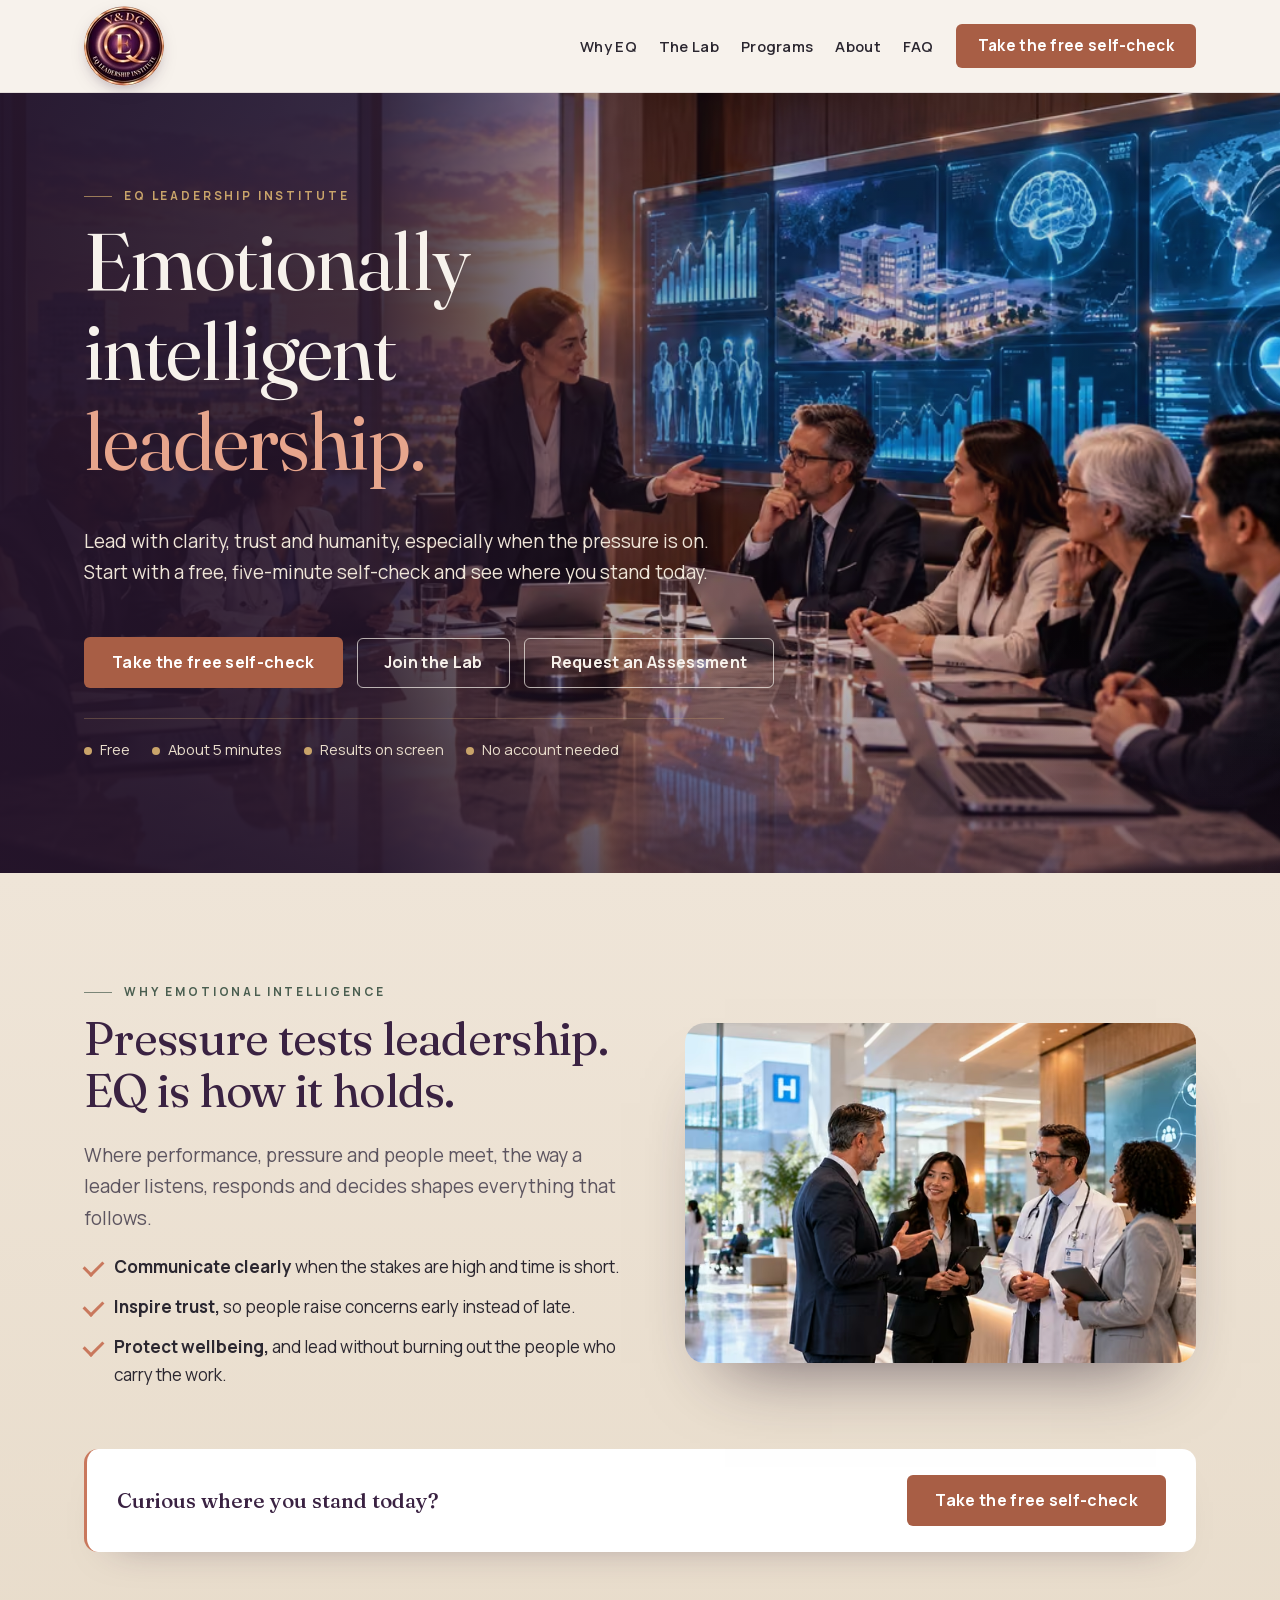
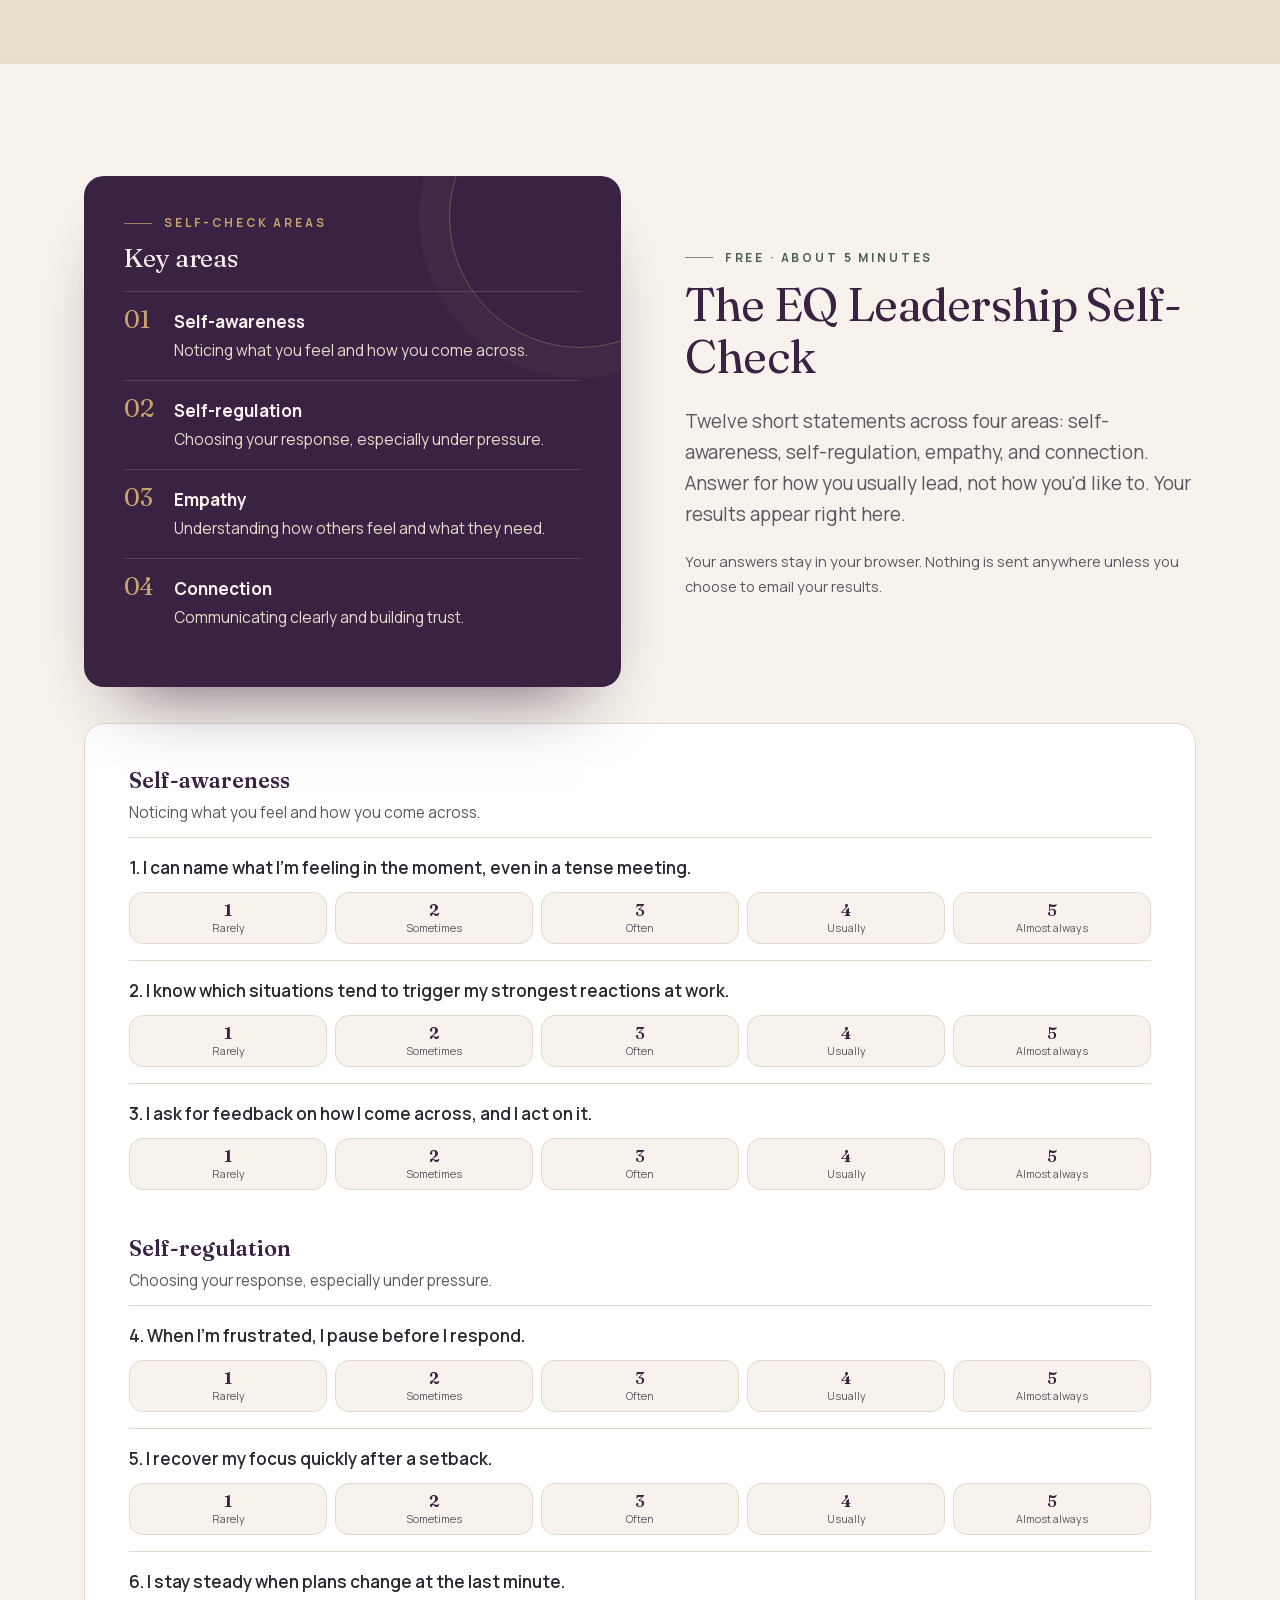
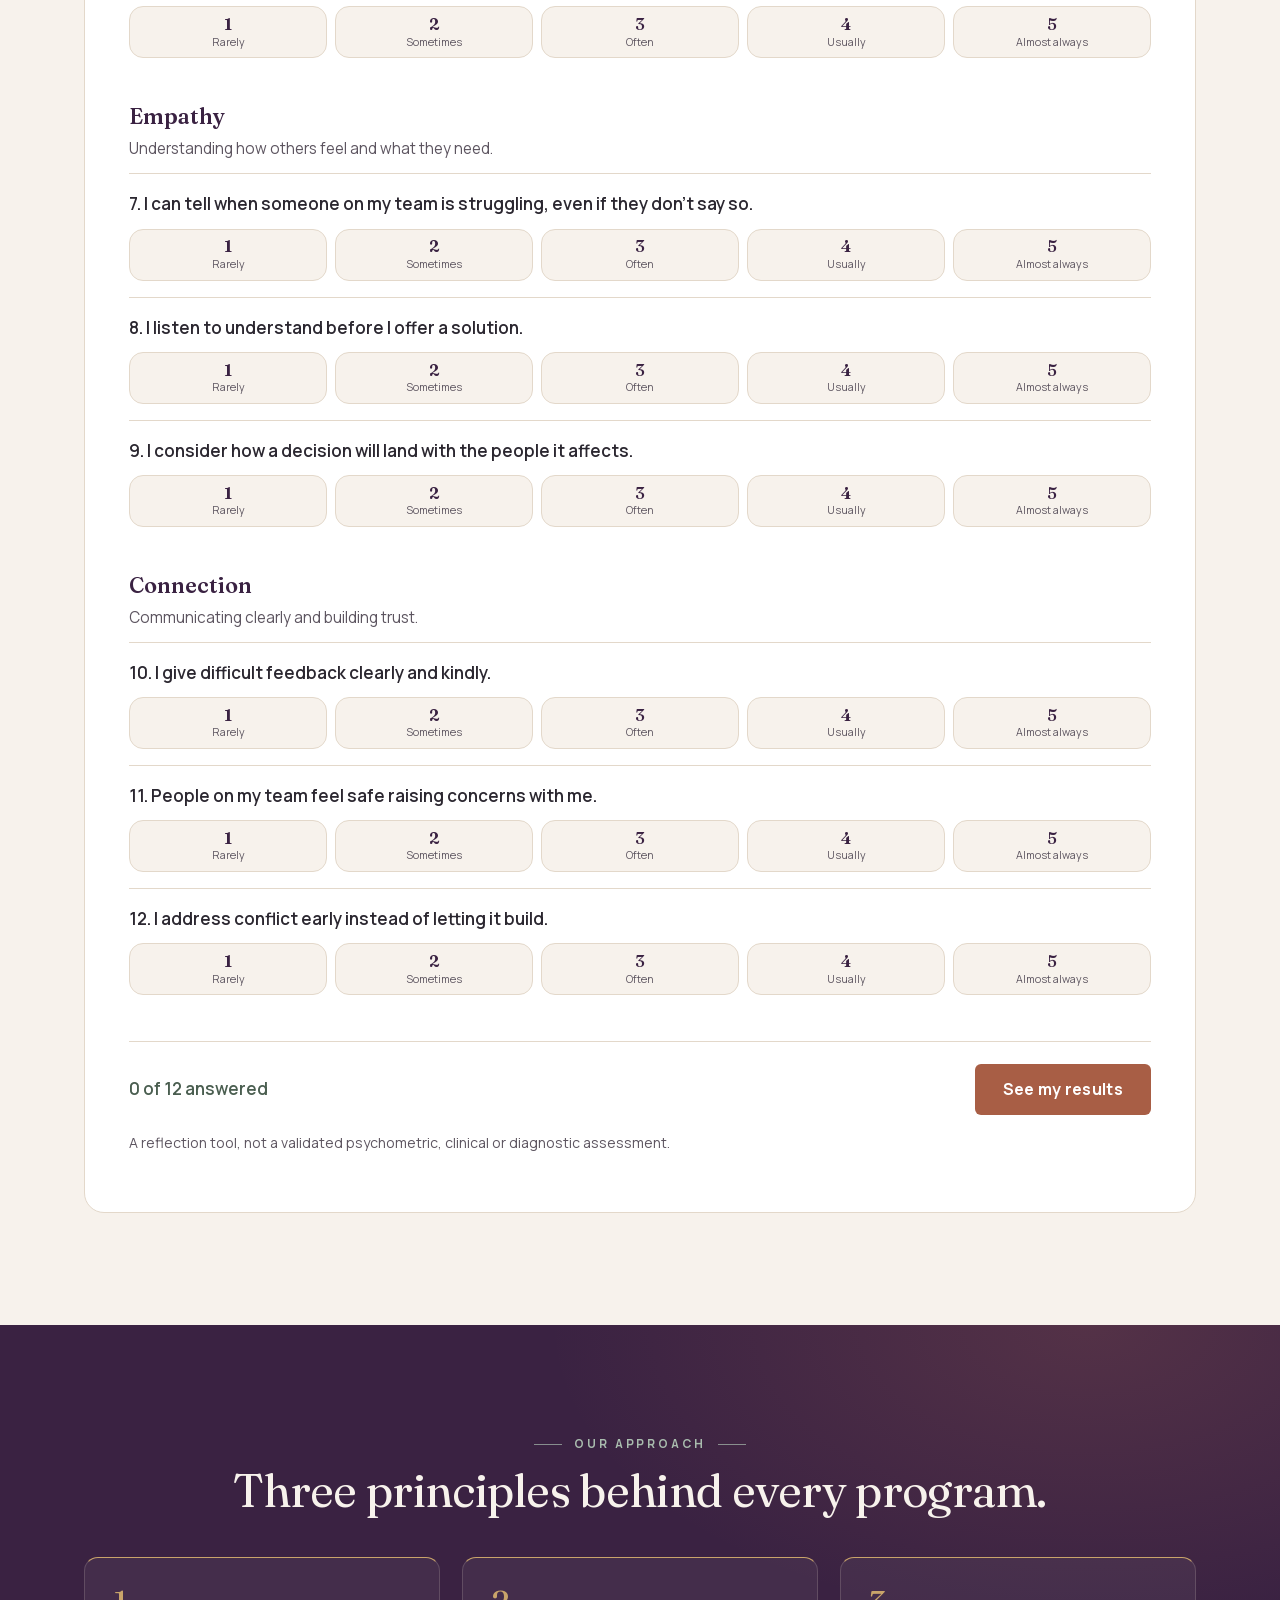
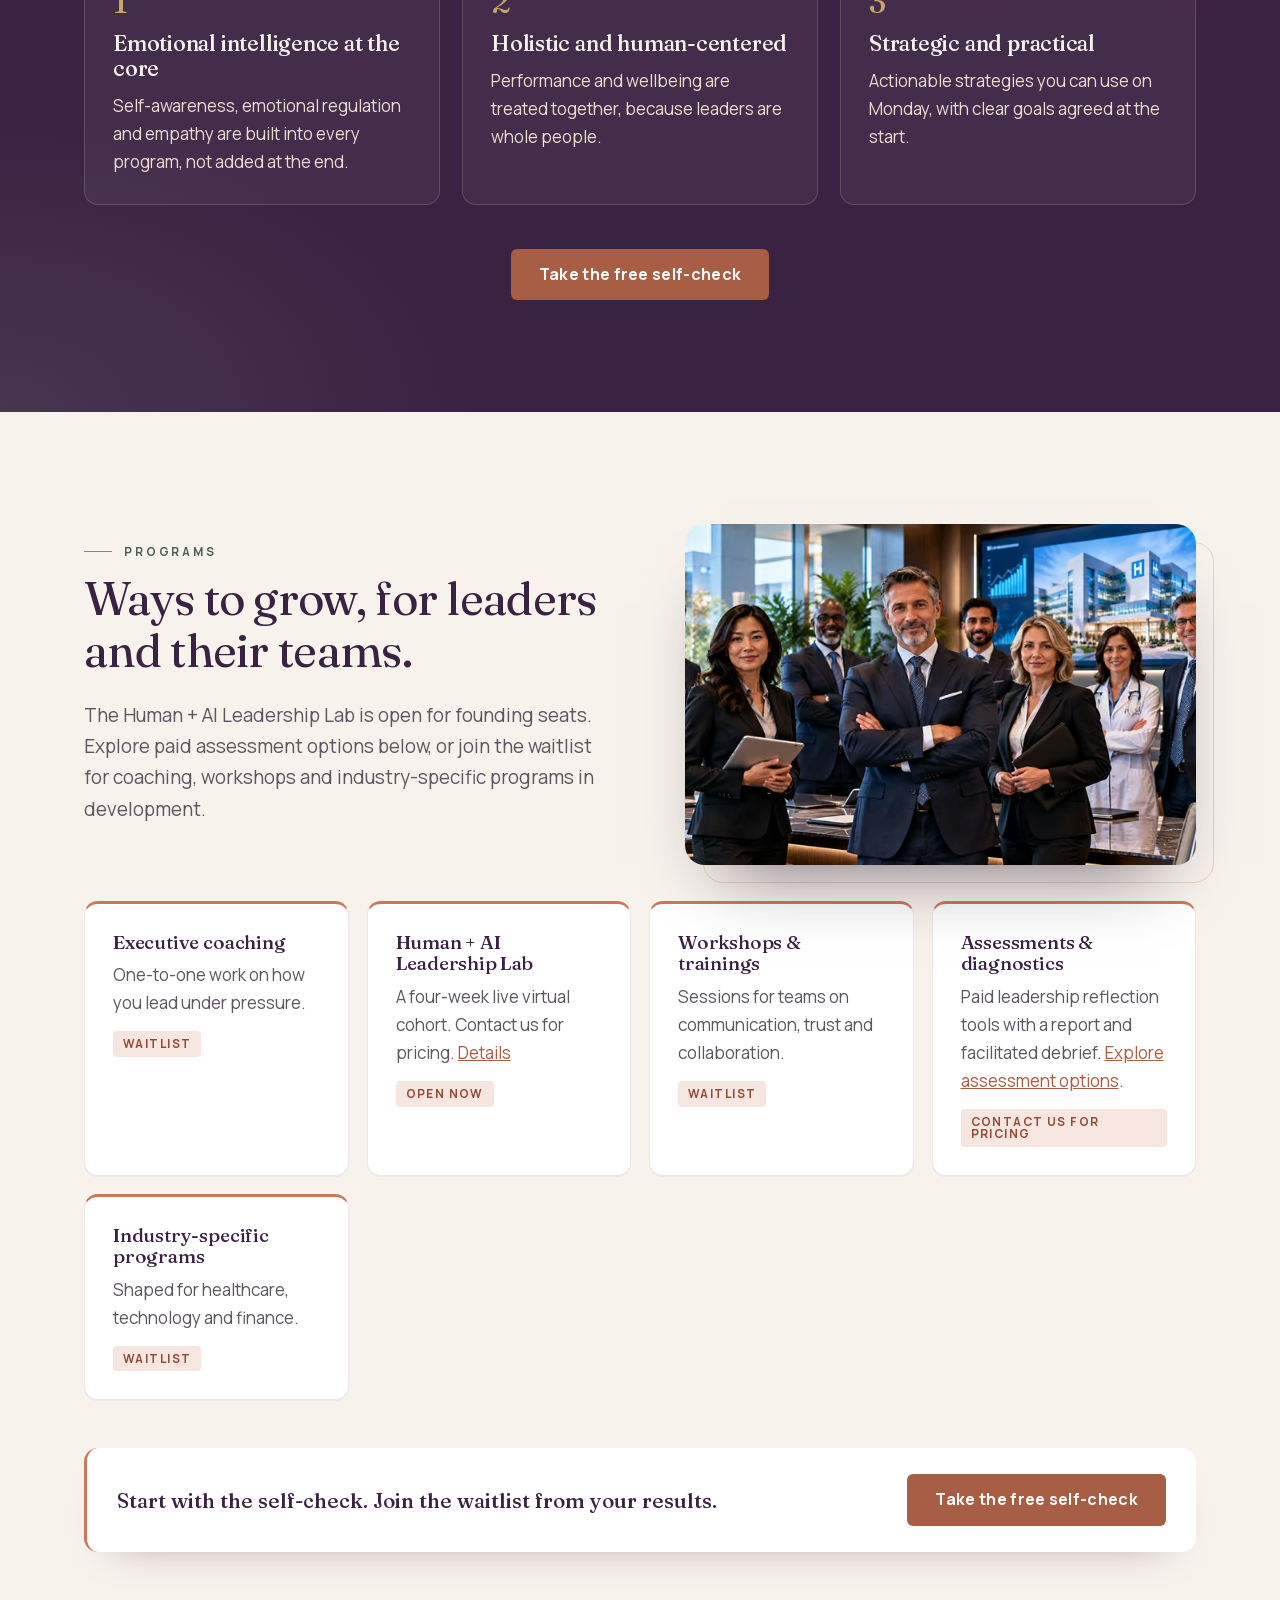
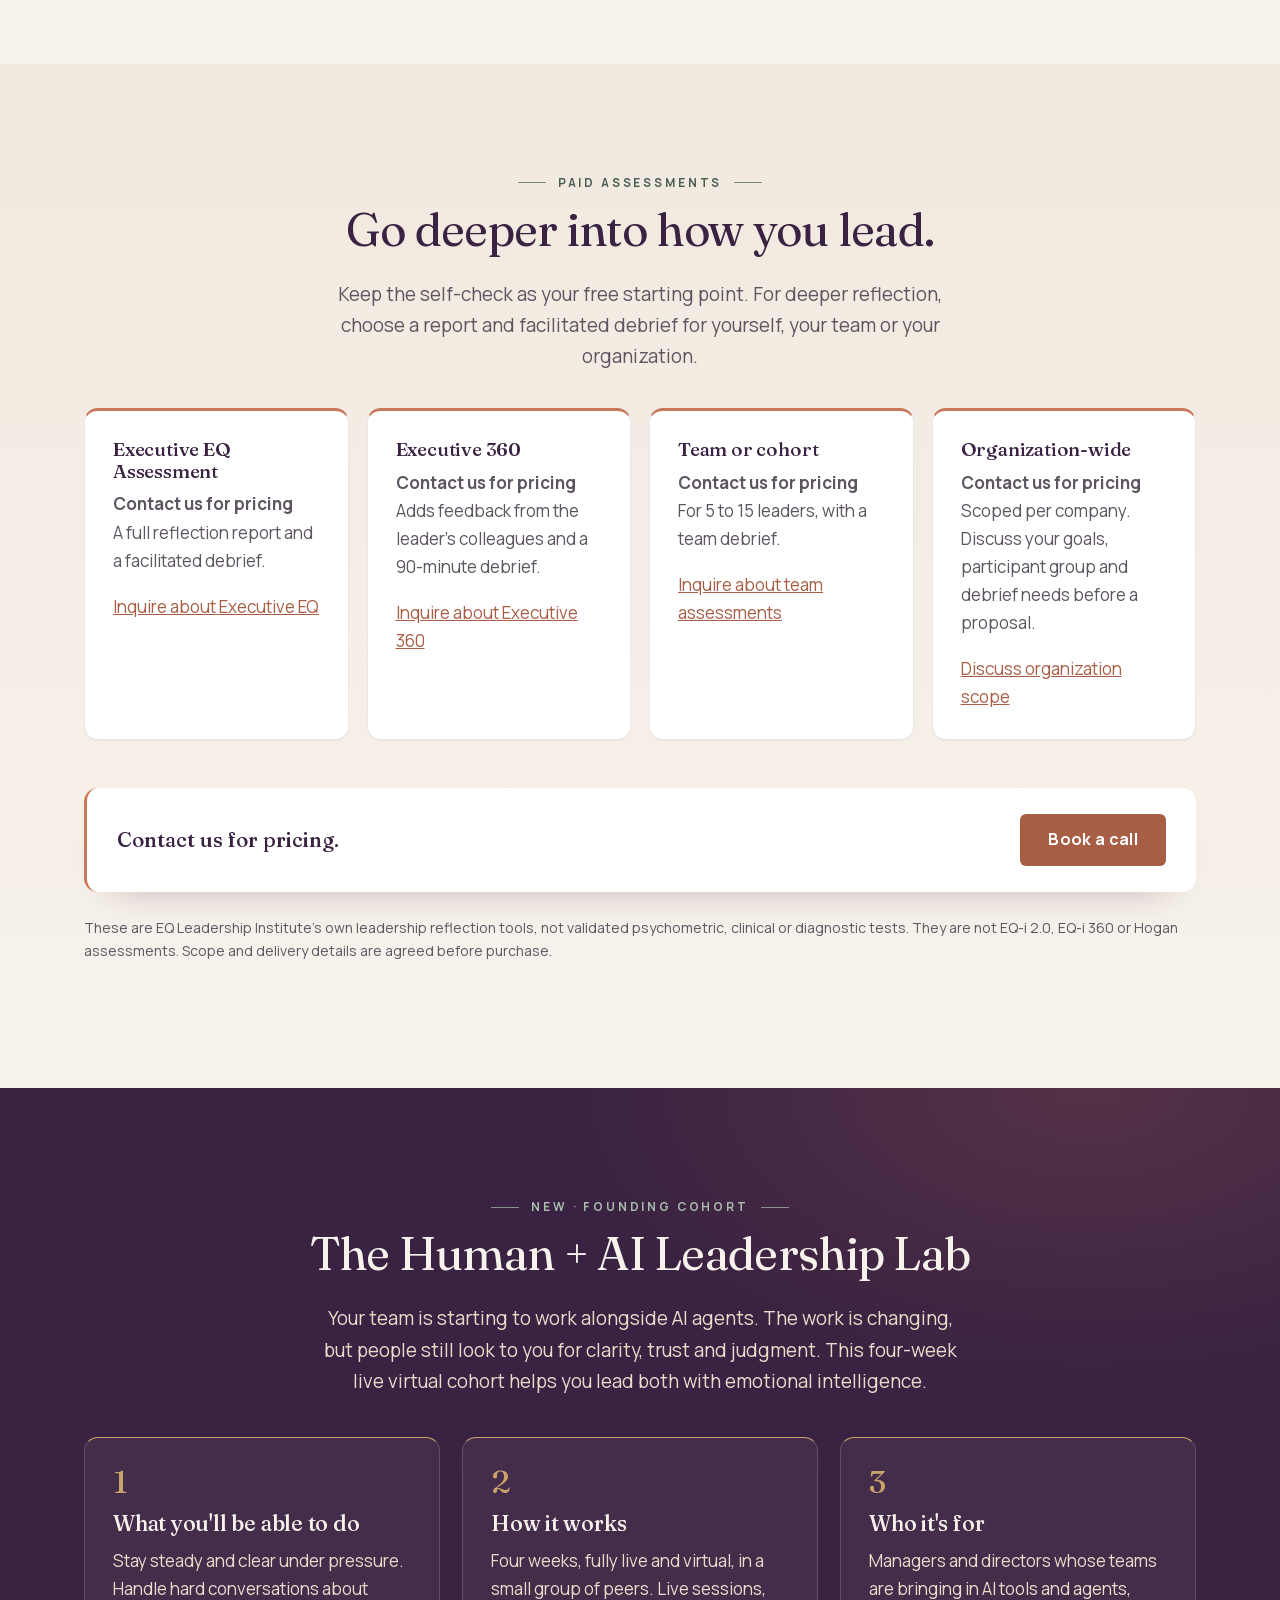
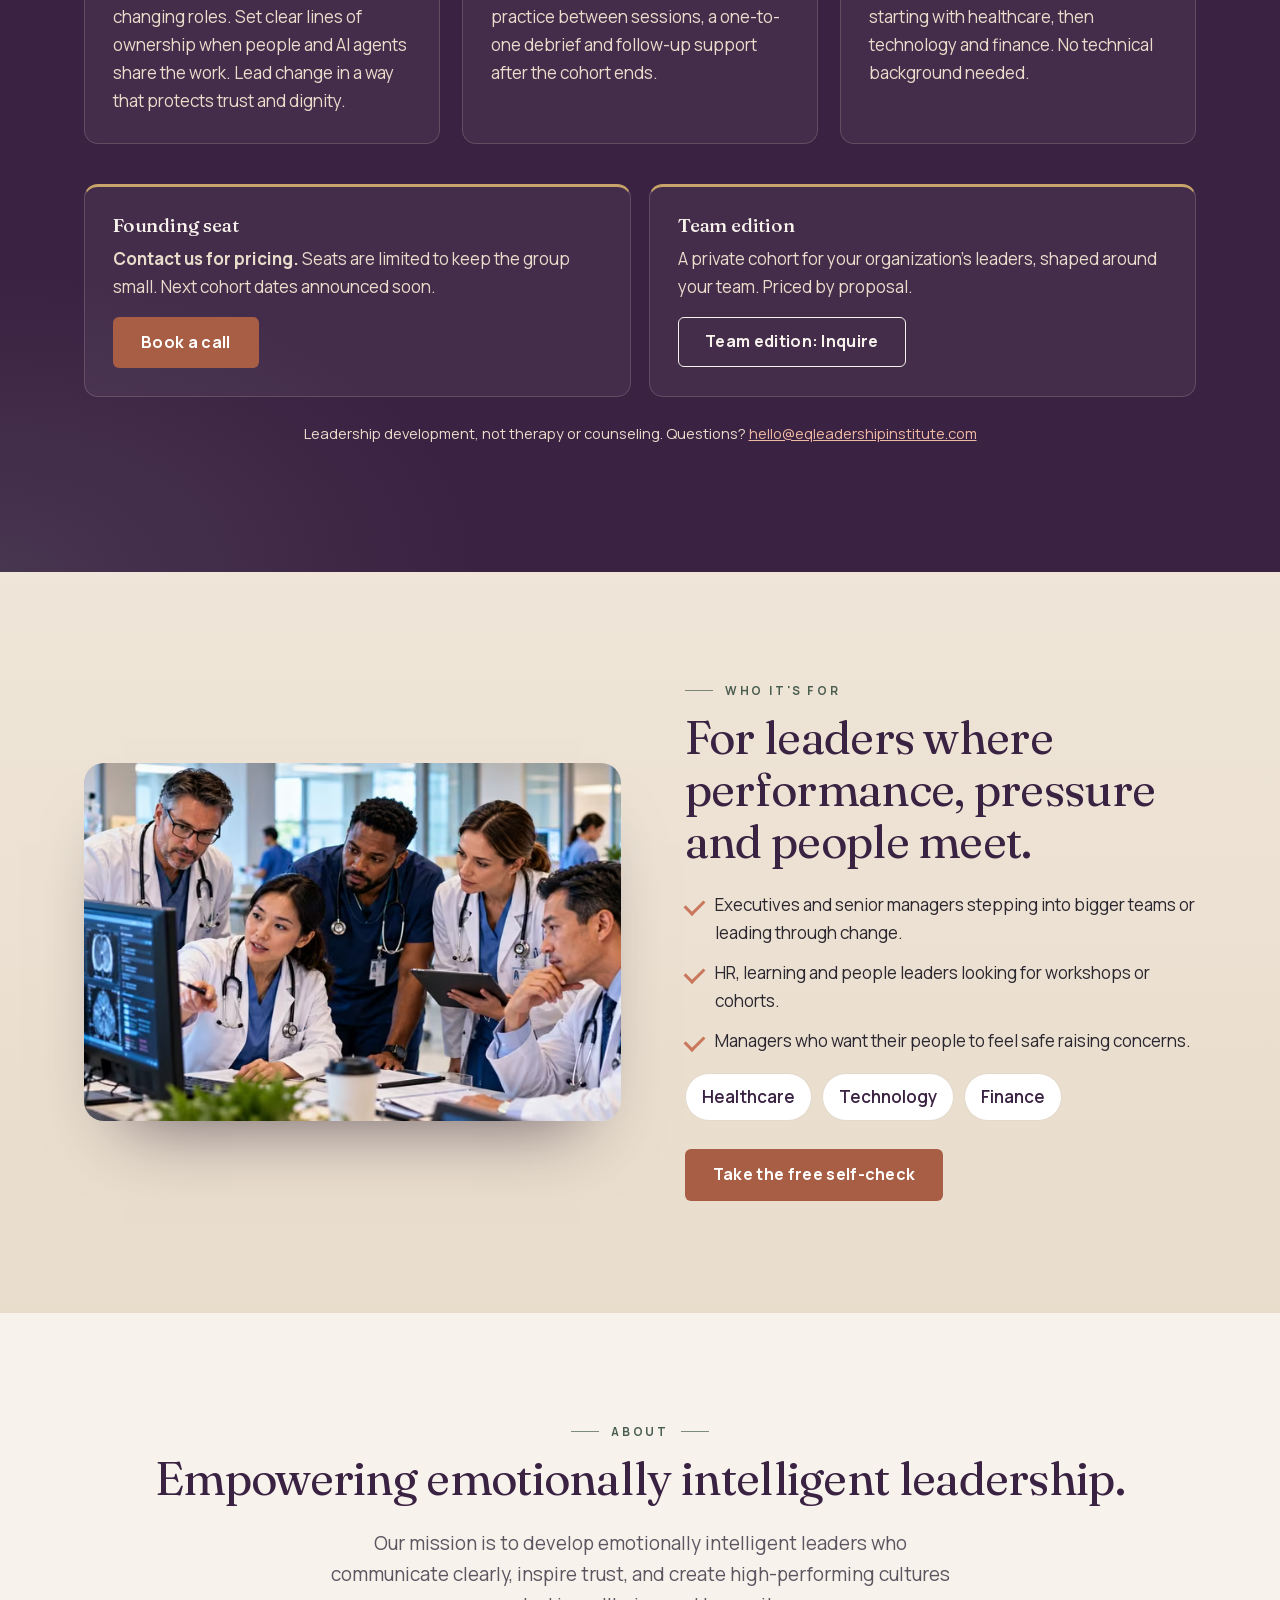
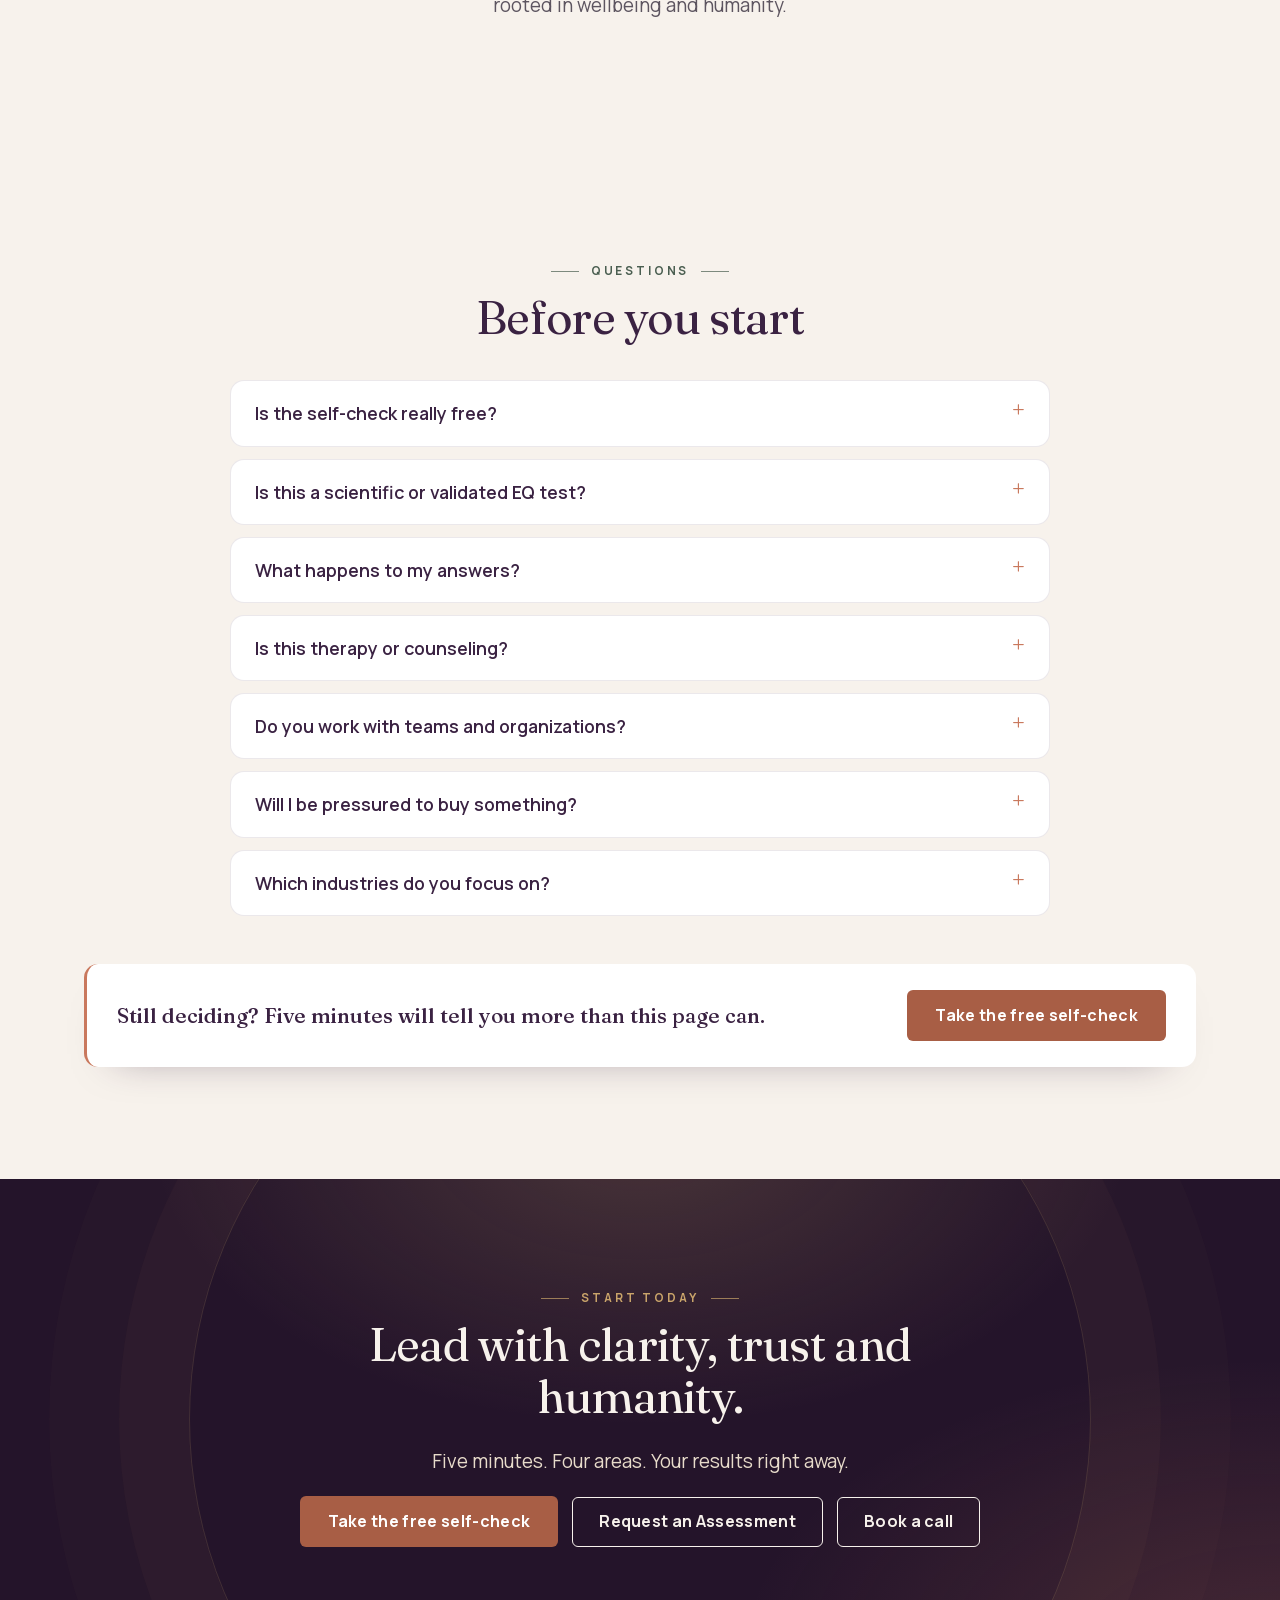
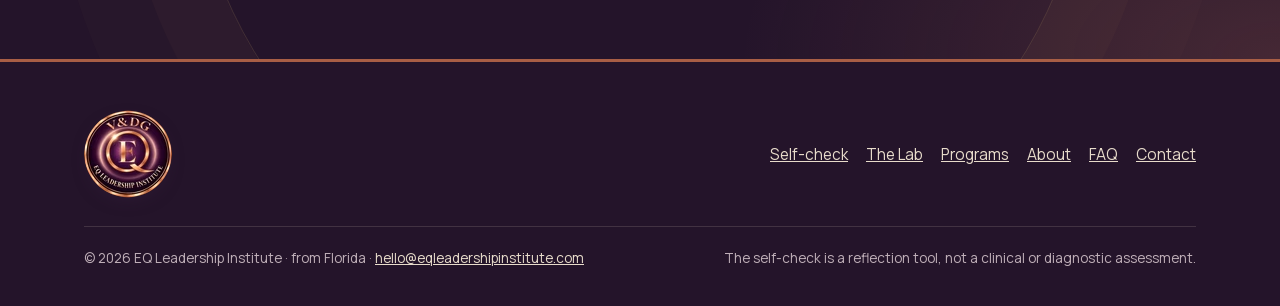
==== commit 5ab27f6e: "EQ preview: Lab founding seat Book a call only (checkout link removed), old short film + posters + p" ====
--- a/index.html
+++ b/index.html
@@ -40,7 +40,7 @@
 <header class="site-header">
   <div class="wrap">
     <a class="brand" href="#top" aria-label="EQ Leadership Institute, back to top" data-cta="header-logo">
-      <picture><source media="(max-width:719px)" type="image/avif" srcset="img/v2/eq-badge-64.avif 1x, img/v2/eq-badge-128.avif 2x"><source media="(max-width:719px)" type="image/webp" srcset="img/v2/eq-badge-64.webp 1x, img/v2/eq-badge-128.webp 2x"><source type="image/avif" srcset="img/v2/eq-badge-80.avif 1x, img/v2/eq-badge-160.avif 2x"><source type="image/webp" srcset="img/v2/eq-badge-80.webp 1x, img/v2/eq-badge-160.webp 2x"><img class="mark" src="img/v2/eq-badge-160.png" width="80" height="80" alt=""></picture>
+      <picture><source media="(max-width:719px)" type="image/avif" srcset="img/v2/eq-badge-64.avif 1x, img/v2/eq-badge-128.avif 2x, img/v2/eq-badge-192.avif 3x"><source media="(max-width:719px)" type="image/webp" srcset="img/v2/eq-badge-64.webp 1x, img/v2/eq-badge-128.webp 2x, img/v2/eq-badge-192.webp 3x"><source type="image/avif" srcset="img/v2/eq-badge-80.avif 1x, img/v2/eq-badge-160.avif 2x, img/v2/eq-badge-240.avif 3x"><source type="image/webp" srcset="img/v2/eq-badge-80.webp 1x, img/v2/eq-badge-160.webp 2x, img/v2/eq-badge-240.webp 3x"><img class="mark" src="img/v2/eq-badge-160.png" width="80" height="80" alt=""></picture>
     </a>
     <nav class="nav" aria-label="Main">
       <a href="#why" data-cta="nav-why">Why EQ</a>
@@ -70,32 +70,6 @@
     <ul class="trust" aria-label="About the self-check">
       <li>Free</li><li>About 5 minutes</li><li>Results on screen</li><li>No account needed</li>
     </ul>
-  </div>
-</section>
-
-<!-- 2. VIDEO -->
-<section class="section" id="video" aria-labelledby="video-h">
-  <div class="wrap video-grid">
-    <div>
-      <p class="kicker">In 30 seconds</p>
-      <h2 id="video-h">Leadership is felt before it is heard.</h2>
-      <p class="lead">A short film about the four areas the self-check looks at. On-screen text, so it works with the sound off.</p>
-    </div>
-    <div>
-      <div class="video-frame" id="vframe">
-        <video id="promo" preload="none" playsinline muted controls poster="media/eq-commercial-poster-960.jpg" width="1280" height="720" aria-label="EQ Leadership Institute short film (on-screen text, music only)">
-          <source src="media/eq-commercial.mp4" type="video/mp4">
-          Your browser does not support embedded video.
-        </video>
-        <button class="play" type="button" id="playbtn" data-cta="video-play" aria-label="Play film: EQ Leadership Institute short film">
-          <span class="icon" aria-hidden="true"><svg width="22" height="22" viewBox="0 0 24 24"><path d="M8 5v14l11-7z" fill="#fff"/></svg></span>
-          <span>Play film</span>
-        </button>
-      </div>
-      <div class="btn-row video-cta">
-        <a class="btn btn-clay" href="#self-check" data-cta="video-check">Take the free self-check</a>
-      </div>
-    </div>
   </div>
 </section>
 
@@ -345,7 +319,7 @@
 <footer class="site-footer">
   <div class="wrap">
     <div class="row">
-      <a class="brand" href="#top" aria-label="EQ Leadership Institute, back to top" data-cta="footer-logo"><picture><source type="image/avif" srcset="img/v2/eq-badge-88.avif 1x, img/v2/eq-badge-176.avif 2x"><source type="image/webp" srcset="img/v2/eq-badge-88.webp 1x, img/v2/eq-badge-176.webp 2x"><img class="mark" src="img/v2/eq-badge-176.png" width="88" height="88" alt="" loading="lazy" decoding="async"></picture></a>
+      <a class="brand" href="#top" aria-label="EQ Leadership Institute, back to top" data-cta="footer-logo"><picture><source type="image/avif" srcset="img/v2/eq-badge-88.avif 1x, img/v2/eq-badge-176.avif 2x, img/v2/eq-badge-264.avif 3x"><source type="image/webp" srcset="img/v2/eq-badge-88.webp 1x, img/v2/eq-badge-176.webp 2x, img/v2/eq-badge-264.webp 3x"><img class="mark" src="img/v2/eq-badge-176.png" width="88" height="88" alt="" loading="lazy" decoding="async"></picture></a>
       <ul>
         <li><a href="#self-check" data-cta="footer-check">Self-check</a></li>
         <li><a href="#lab" data-cta="footer-lab">The Lab</a></li>
@@ -355,7 +329,7 @@
         <li><a href="mailto:hello@eqleadershipinstitute.com?subject=EQ%20Leadership%20Institute" data-cta="footer-contact">Contact</a></li>
       </ul>
     </div>
-    <div class="legal"><span>&copy; 2026 EQ Leadership Institute &middot; from Florida &middot; <a href="mailto:hello@eqleadershipinstitute.com?subject=EQ%20Leadership%20Institute">hello@eqleadershipinstitute.com</a></span><span>Photography: AI-generated images. The self-check is a reflection tool, not a clinical or diagnostic assessment.</span></div>
+    <div class="legal"><span>&copy; 2026 EQ Leadership Institute &middot; from Florida &middot; <a href="mailto:hello@eqleadershipinstitute.com?subject=EQ%20Leadership%20Institute">hello@eqleadershipinstitute.com</a></span><span>The self-check is a reflection tool, not a clinical or diagnostic assessment.</span></div>
   </div>
 </footer>
 
@@ -370,17 +344,6 @@
     var d={event:'cta_click',cta:el.getAttribute('data-cta')}; window.dataLayer.push(d);
     if(typeof window.gtag==='function') window.gtag('event','cta_click',{cta_id:d.cta});
   });
-
-  /* Video: click to play (muted, on-screen text) */
-  var v=document.getElementById('promo'),f=document.getElementById('vframe'),b=document.getElementById('playbtn');
-  if(v&&b){
-    v.removeAttribute('controls');
-    function unavailable(){f.classList.remove('playing');b.style.display='none';
-      if(!f.querySelector('.video-msg')){var m=document.createElement('p');m.className='video-msg';m.textContent='Film coming soon. In the meantime, take the free self-check below.';f.appendChild(m);}}
-    var src=v.querySelector('source'); if(src) src.addEventListener('error',unavailable);
-    b.addEventListener('click',function(){f.classList.add('playing');v.setAttribute('controls','');v.muted=true;var r=v.play();if(r&&r.catch)r.catch(unavailable);v.focus();});
-    v.addEventListener('ended',function(){f.classList.remove('playing');v.removeAttribute('controls');});
-  }
 
   /* Self-check: 12 original reflection statements, 4 areas x 3. Scored in the browser only. */
   var AREAS=[
@@ -445,7 +408,7 @@
       e.preventDefault();
       if(su.querySelector('#s-hp').value) return;
       var req=[].slice.call(su.querySelectorAll('[required]'));
-      var bad=req.filter(function(i){return !i.value.trim()||(i.type==='email'&&!/^\S+@\S+\.\S+$/.test(i.value));});
+      var bad=req.filter(function(i){return !i.value.trim()||(i.type==='email'&&!/^[^\s@]+@[^\s@]+\.[^\s@]+(?![\s\S])/.test(i.value));});
       req.forEach(function(i){i.setAttribute('aria-invalid',bad.indexOf(i)>-1?'true':'false');});
       if(bad.length){st.textContent='Please add your first name, a valid work email and your role.';bad[0].focus();return;}
       var g=function(id){return su.querySelector(id).value.trim();},sc=window.__eqScores||[];
--- a/css/eq.css
+++ b/css/eq.css
@@ -6,7 +6,7 @@
 html{scroll-behavior:smooth;scroll-padding-top:96px}
 @media (prefers-reduced-motion:reduce){html{scroll-behavior:auto}*{transition:none!important;animation:none!important}}
 body{margin:0;font:400 1.0625rem/1.65 var(--sans);color:var(--ink);background:var(--linen);-webkit-font-smoothing:antialiased}
-img,video{max-width:100%;display:block}
+img{max-width:100%;display:block}
 a{color:var(--clay-d)}
 h1,h2,h3{font-family:var(--serif);font-weight:500;line-height:1.12;letter-spacing:-.01em;margin:0 0 .5em;color:var(--aub)}
 h1{font-size:clamp(2.5rem,6vw,4.4rem)}
@@ -89,16 +89,6 @@
 .on-dark .card p{color:var(--sand)}
 .cta-band{margin-top:48px;padding:26px 30px;border-radius:var(--r-sm);background:#fff;border:1px solid var(--line);display:flex;flex-wrap:wrap;gap:16px;align-items:center;justify-content:space-between}
 .cta-band p{margin:0;font:500 1.3rem/1.3 var(--serif);color:var(--aub)}
-/* video */
-.video-grid{display:grid;grid-template-columns:.85fr 1.15fr;gap:clamp(28px,4vw,56px);align-items:center}
-@media (max-width:860px){.video-grid{grid-template-columns:1fr}}
-.video-frame{position:relative;border-radius:var(--r);overflow:hidden;background:var(--aub);aspect-ratio:16/9;box-shadow:0 30px 60px -36px rgba(58,34,66,.6)}
-.video-frame video{width:100%;height:100%;object-fit:cover}
-.play{position:absolute;inset:auto auto 22px 22px;display:inline-flex;align-items:center;gap:12px;padding:10px 20px 10px 10px;border:0;border-radius:999px;background:rgba(247,242,236,.95);color:var(--aub);font:700 1rem/1 var(--sans);cursor:pointer}
-.play .icon{width:46px;height:46px;border-radius:50%;background:var(--clay);display:grid;place-items:center}
-.video-frame.playing .play{display:none}
-.video-msg{position:absolute;inset:0;display:grid;place-items:center;margin:0;padding:24px;text-align:center;color:var(--linen);background:rgba(58,34,66,.85)}
-.video-cta{margin-top:20px}
 /* self-check */
 .check{background:#fff;border:1px solid var(--line);border-radius:var(--r);padding:clamp(22px,4vw,44px);margin-top:36px}
 .check fieldset{border:0;margin:0 0 30px;padding:0}
@@ -205,7 +195,7 @@
 .hero .btn-row{margin-top:30px}
 .trust{border-top:1px solid rgba(201,164,106,.3);padding-top:18px;margin-top:30px;max-width:640px}
 .trust li::before{background:var(--gold)}
-@media (max-width:760px){.hero::after{background:linear-gradient(180deg,rgba(36,20,42,.35) 0%,rgba(36,20,42,.88) 42%,rgba(36,20,42,.98) 100%)}.hero-media img{object-position:68% 20%}.hero .wrap{min-height:92vh;padding-top:200px}}
+@media (max-width:760px){.hero::after{background:linear-gradient(180deg,rgba(36,20,42,.35) 0%,rgba(36,20,42,.88) 42%,rgba(36,20,42,.98) 100%)}.hero .wrap{min-height:92vh;padding-top:200px}}
 /* buttons */
 .btn{border-radius:6px;letter-spacing:.02em;min-height:50px}
 .btn-clay{background:var(--clay-d);box-shadow:none}
@@ -253,5 +243,13 @@
 .nf h1{color:var(--linen)}.nf .lead{color:var(--sand)}.nf .kicker{color:var(--gold)}
 .nf picture{display:block;width:88px;margin:0 auto 26px}.nf .mark{width:88px;height:88px;border-radius:50%}
 .nf .btn-row{justify-content:center;margin-top:26px}.nf .btn-ghost{color:var(--linen)}
-@media (min-width:761px){.hero::after{background:linear-gradient(90deg,rgba(36,20,42,.96) 0%,rgba(36,20,42,.86) 30%,rgba(36,20,42,.3) 52%,rgba(36,20,42,.08) 100%),linear-gradient(0deg,rgba(36,20,42,.55) 0%,rgba(36,20,42,0) 30%)}.hero-media img{object-position:70% center}}
+@media (min-width:761px){.hero::after{background:linear-gradient(90deg,rgba(36,20,42,.96) 0%,rgba(36,20,42,.86) 30%,rgba(36,20,42,.3) 52%,rgba(36,20,42,.08) 100%),linear-gradient(0deg,rgba(36,20,42,.55) 0%,rgba(36,20,42,0) 30%)}.hero .hero-media img{object-position:70% center}}
 #assessments{background:linear-gradient(180deg,#F1E9DF,var(--linen))}
+@media (max-width:760px){
+ .hero-media{position:relative;inset:auto;height:auto;aspect-ratio:4/3}
+ .hero-media picture,.hero-media img{position:absolute;inset:0;width:100%;height:100%}
+ .hero .hero-media img{object-position:47% 50%}
+ .hero-media::after{content:"";position:absolute;inset:0;background:linear-gradient(180deg,rgba(36,20,42,0) 55%,rgba(36,20,42,1) 100%)}
+ .hero::after{display:none}
+ .hero .wrap{min-height:0;padding-top:8px;padding-bottom:56px}
+}
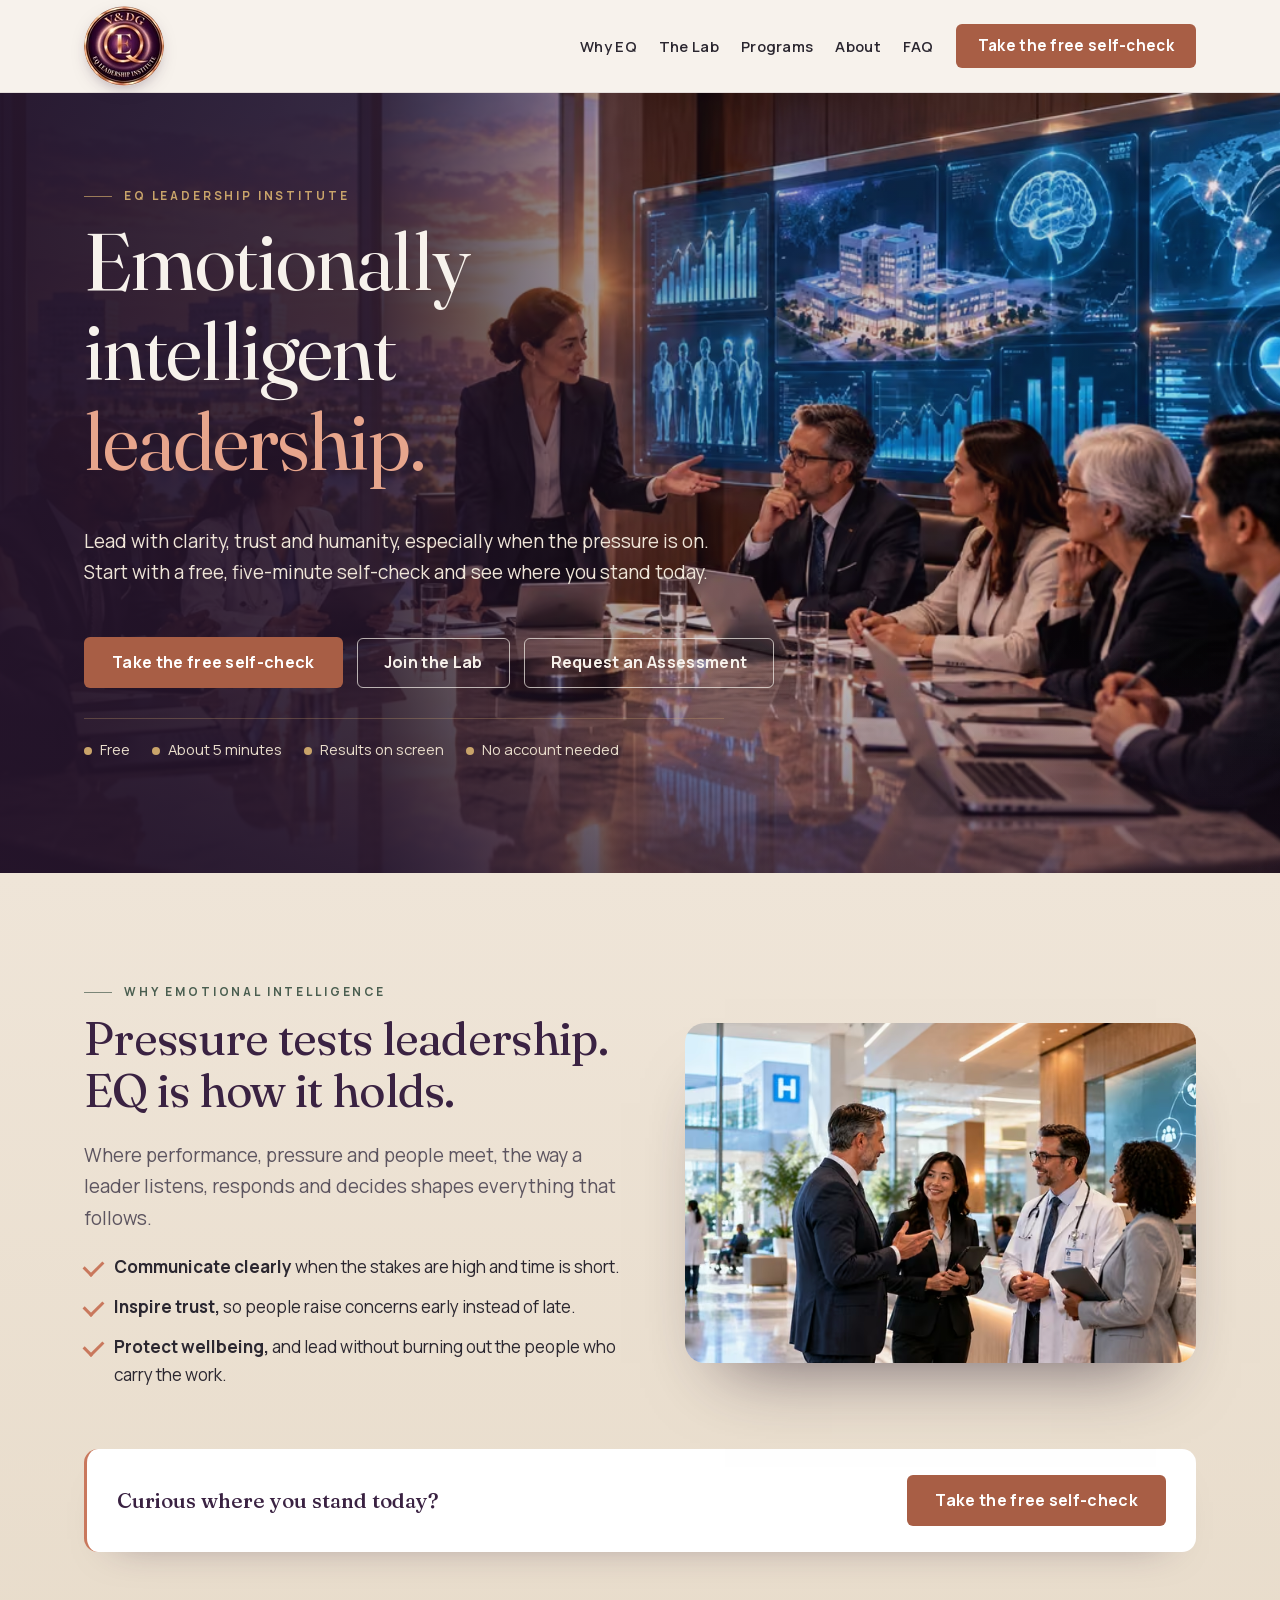
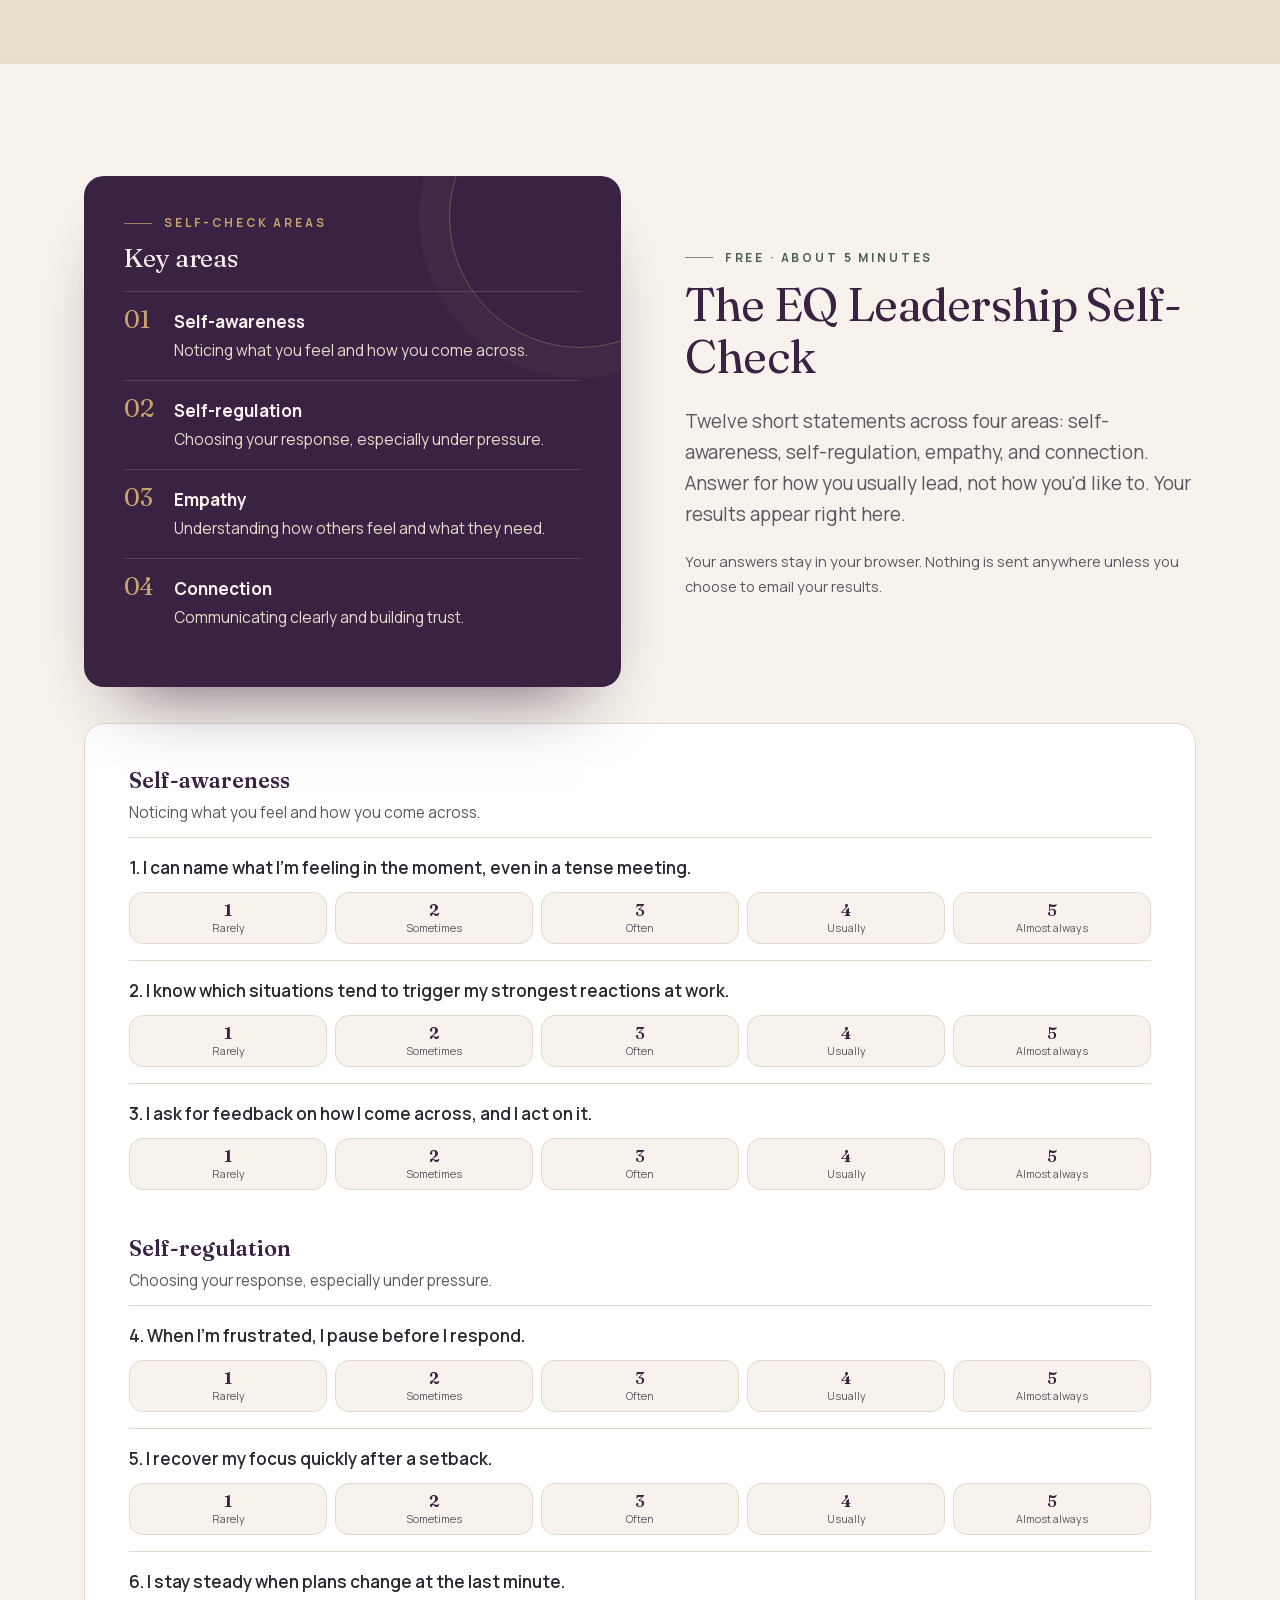
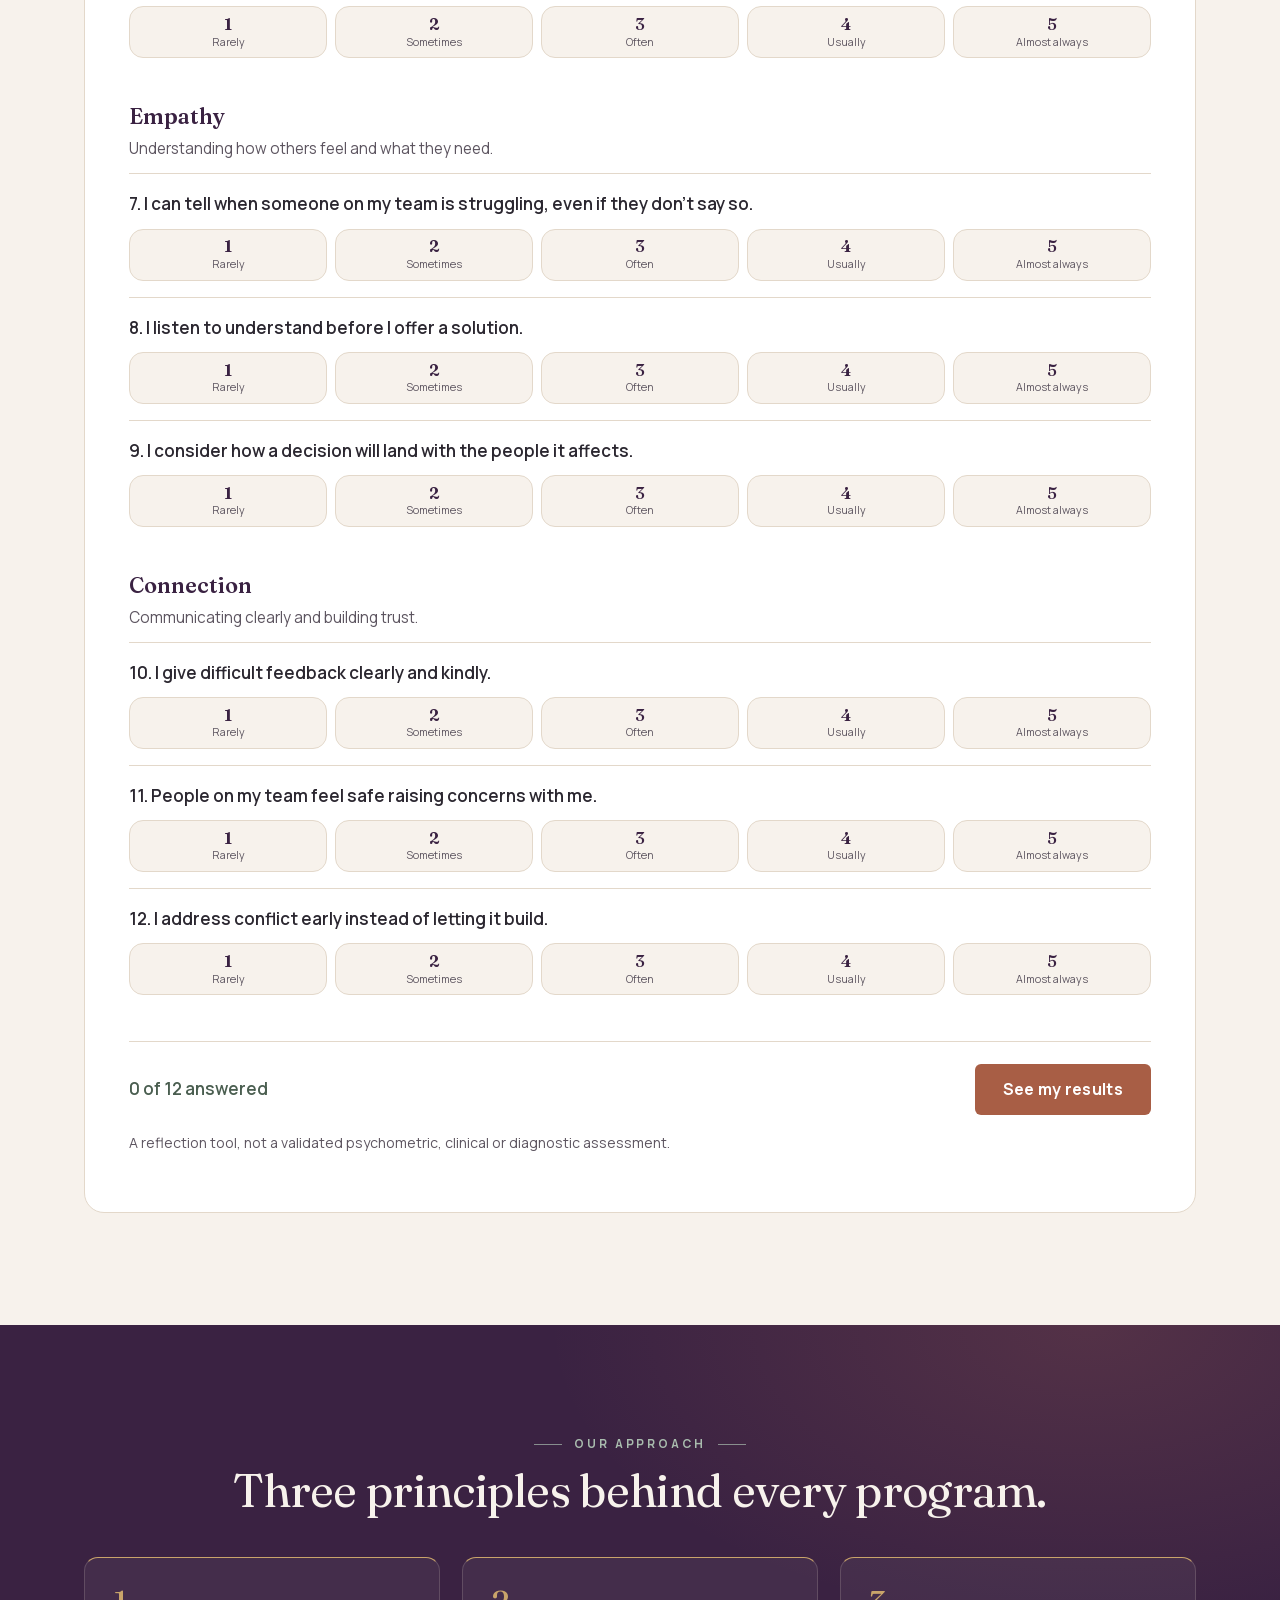
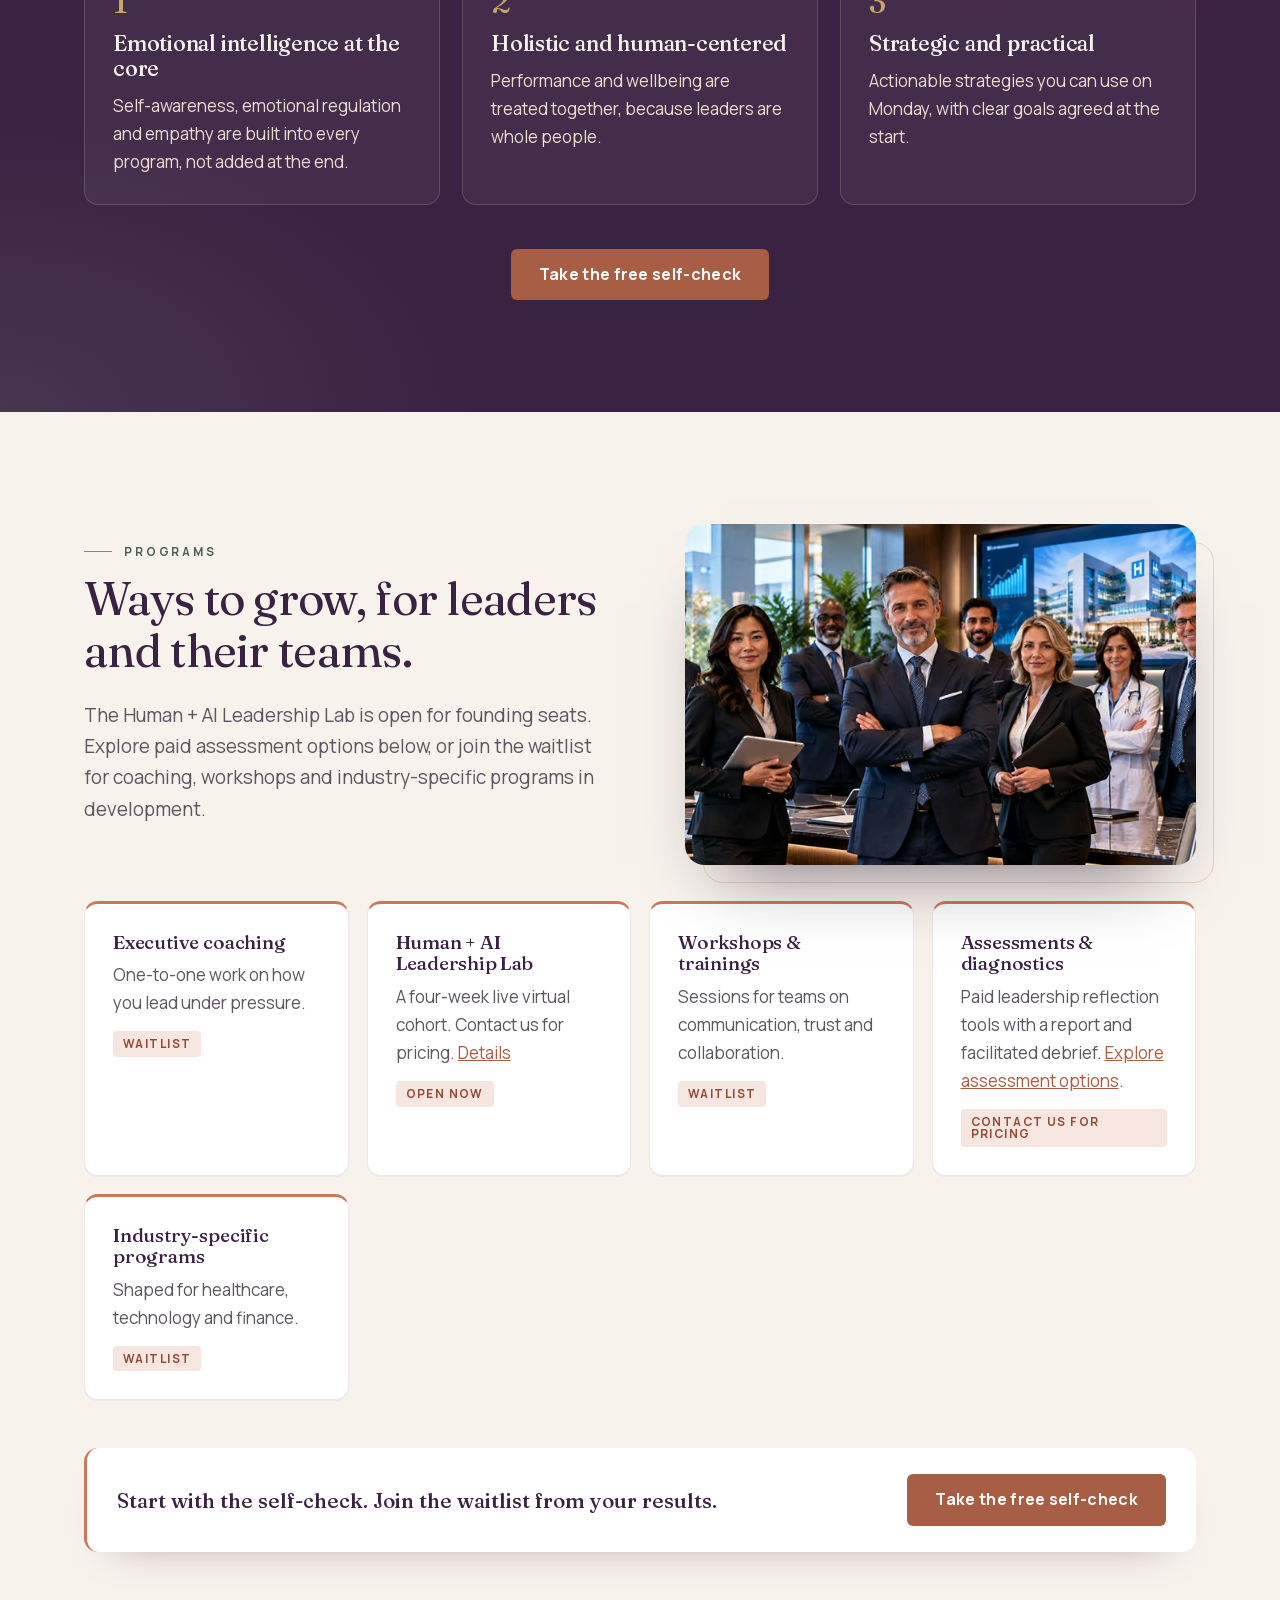
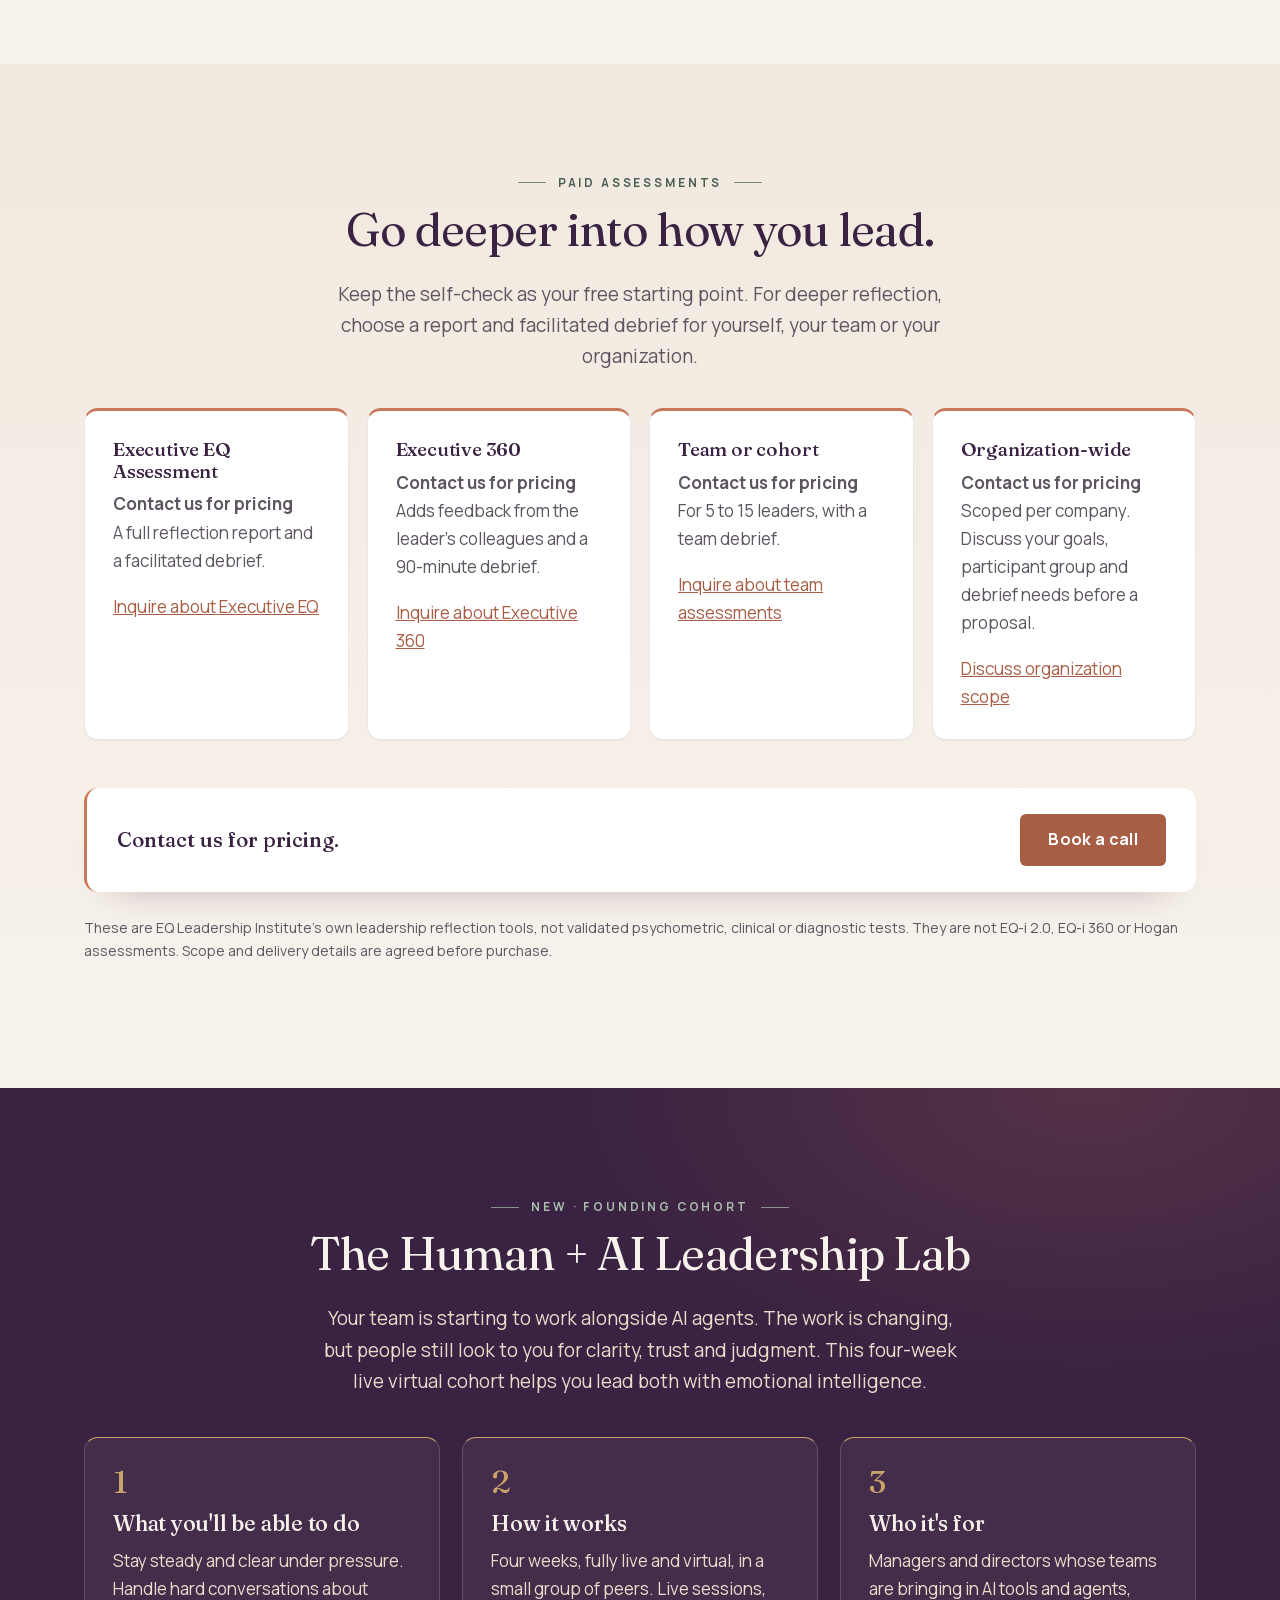
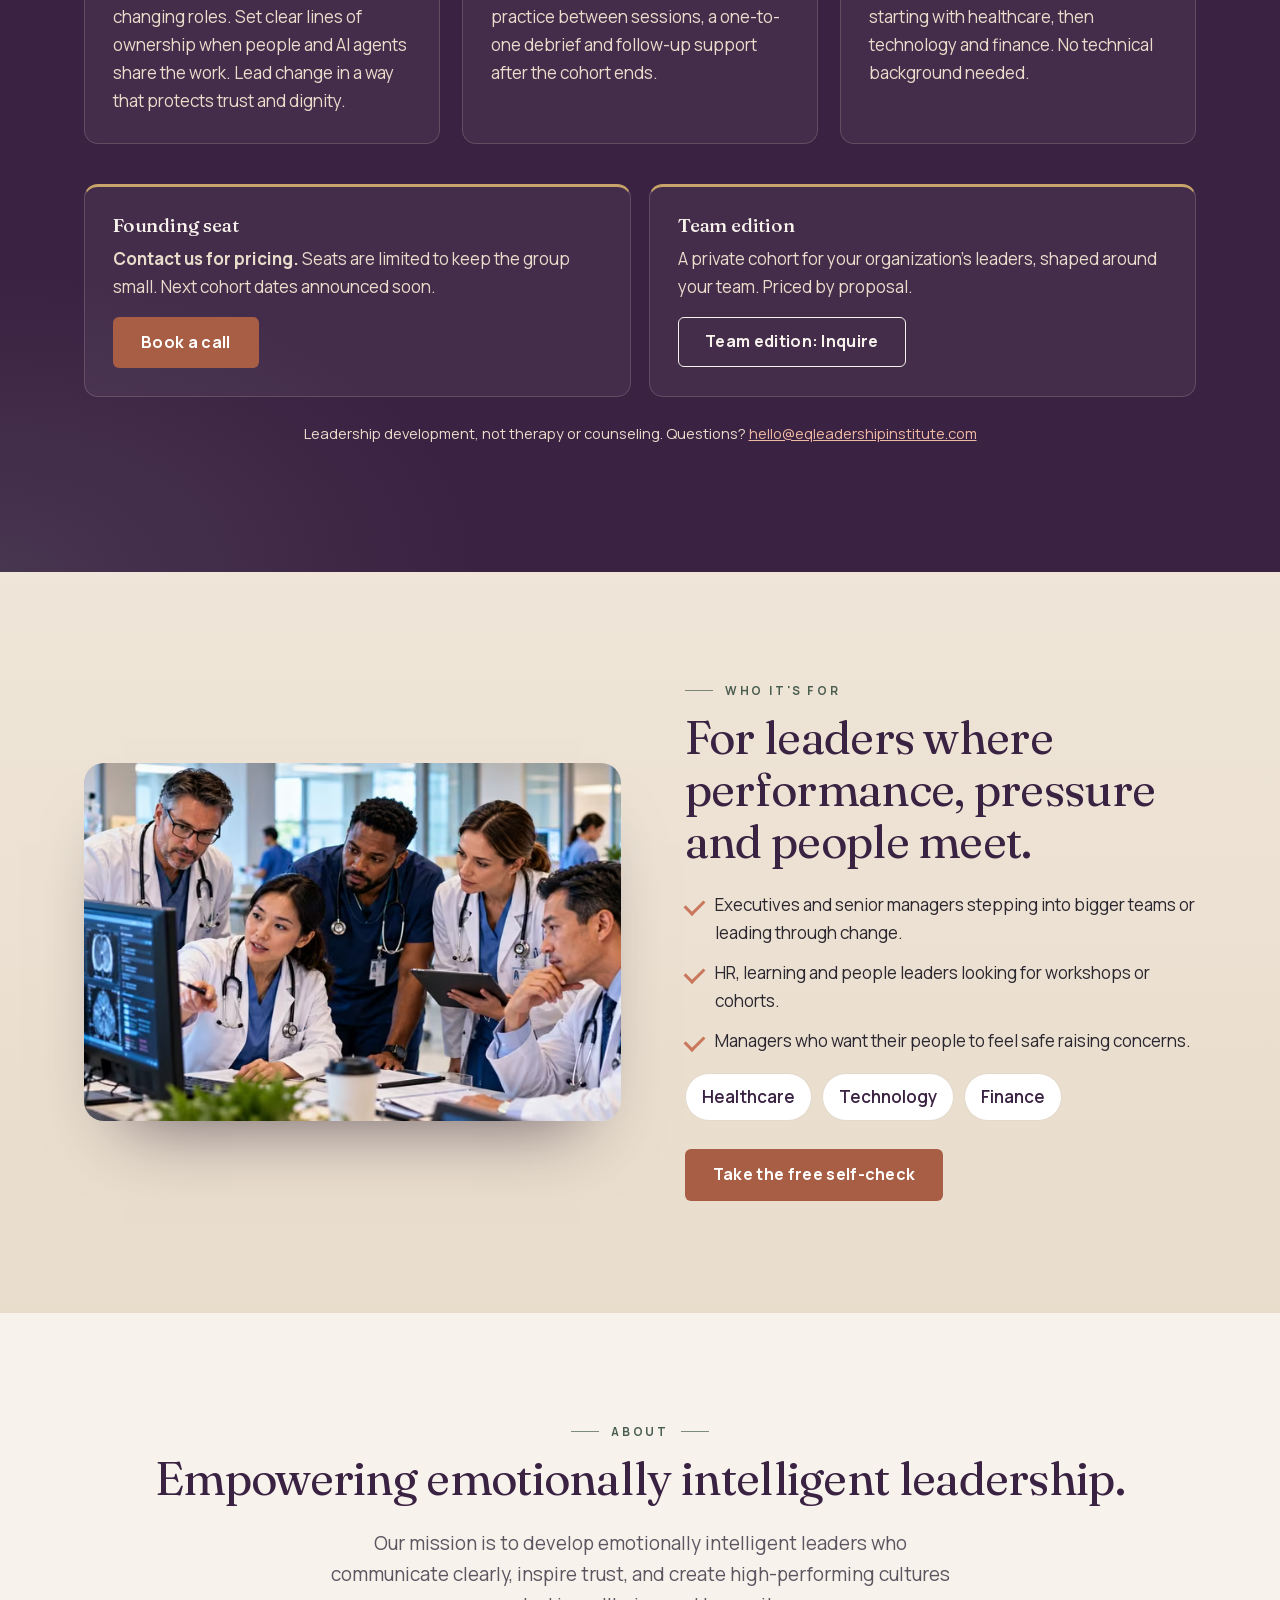
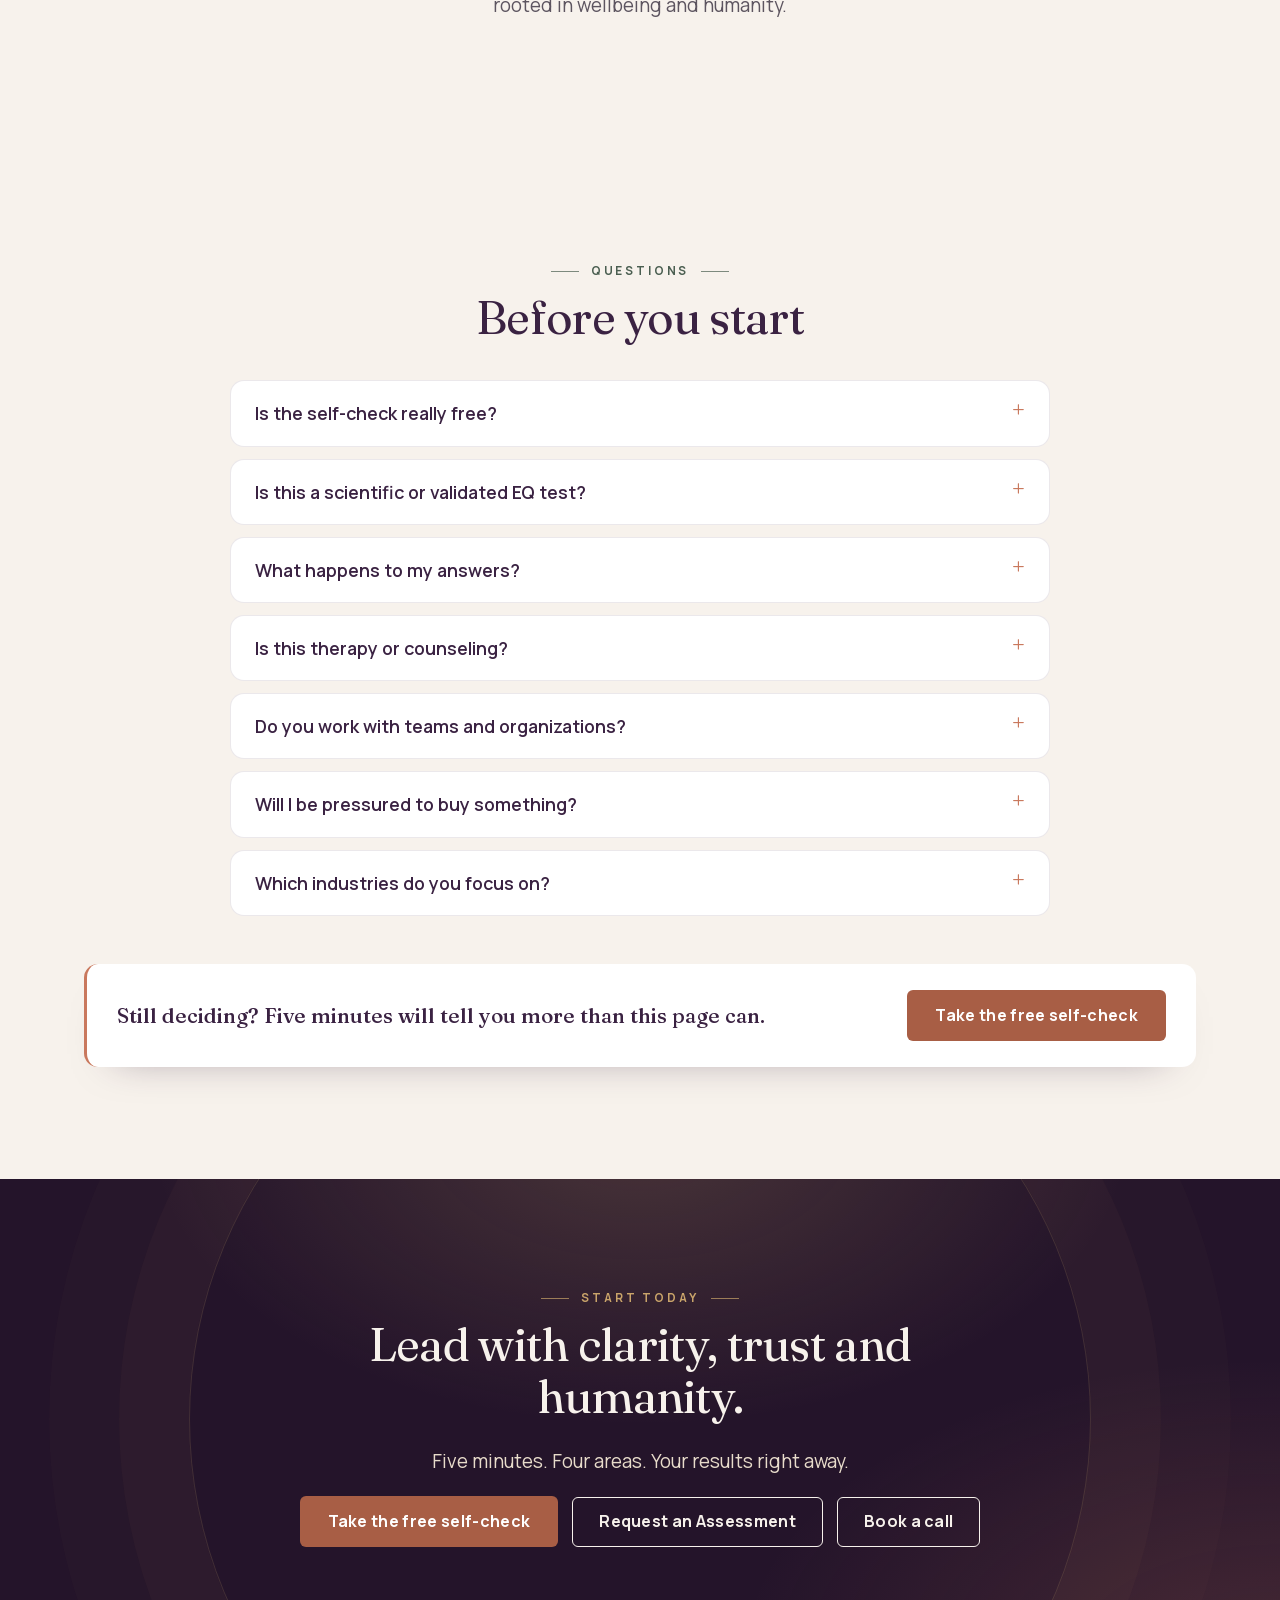
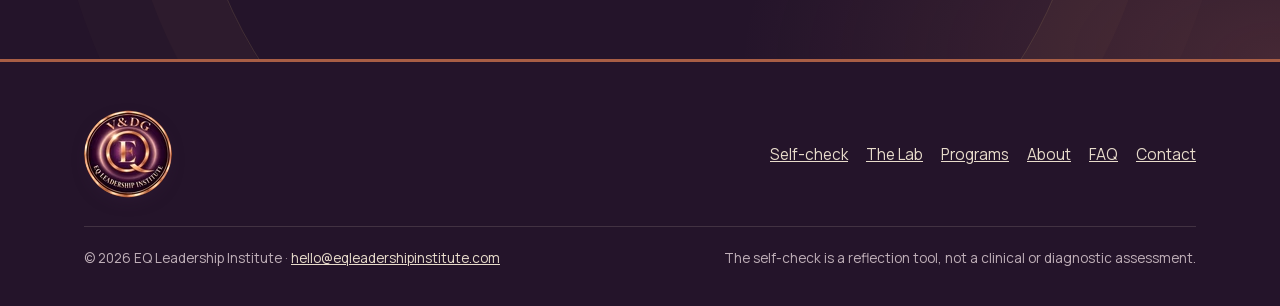
==== commit c3b9e9c8: "Remove 'from Florida' location mentions (footer, meta/OG, copy, build script) per Vanna 2026-10-30" ====
--- a/index.html
+++ b/index.html
@@ -329,7 +329,7 @@
         <li><a href="mailto:hello@eqleadershipinstitute.com?subject=EQ%20Leadership%20Institute" data-cta="footer-contact">Contact</a></li>
       </ul>
     </div>
-    <div class="legal"><span>&copy; 2026 EQ Leadership Institute &middot; from Florida &middot; <a href="mailto:hello@eqleadershipinstitute.com?subject=EQ%20Leadership%20Institute">hello@eqleadershipinstitute.com</a></span><span>The self-check is a reflection tool, not a clinical or diagnostic assessment.</span></div>
+    <div class="legal"><span>&copy; 2026 EQ Leadership Institute &middot; <a href="mailto:hello@eqleadershipinstitute.com?subject=EQ%20Leadership%20Institute">hello@eqleadershipinstitute.com</a></span><span>The self-check is a reflection tool, not a clinical or diagnostic assessment.</span></div>
   </div>
 </footer>
 
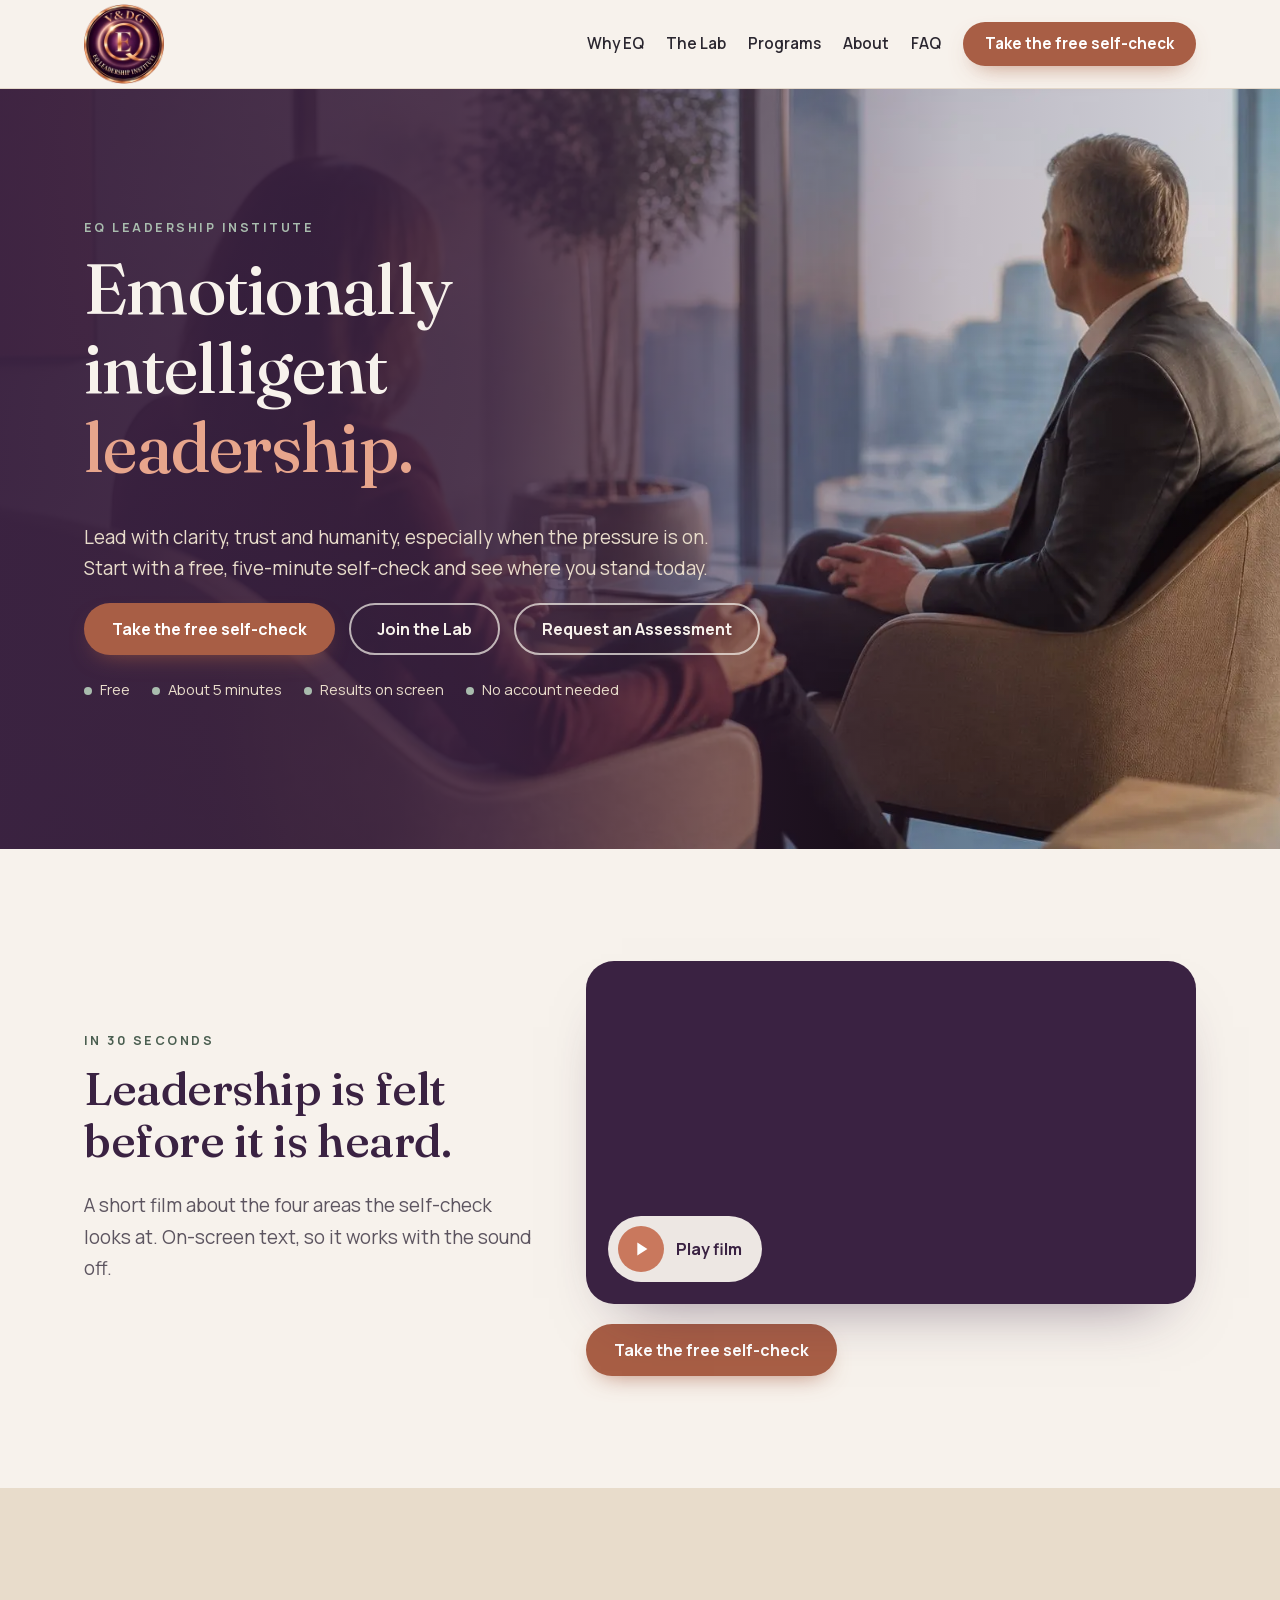
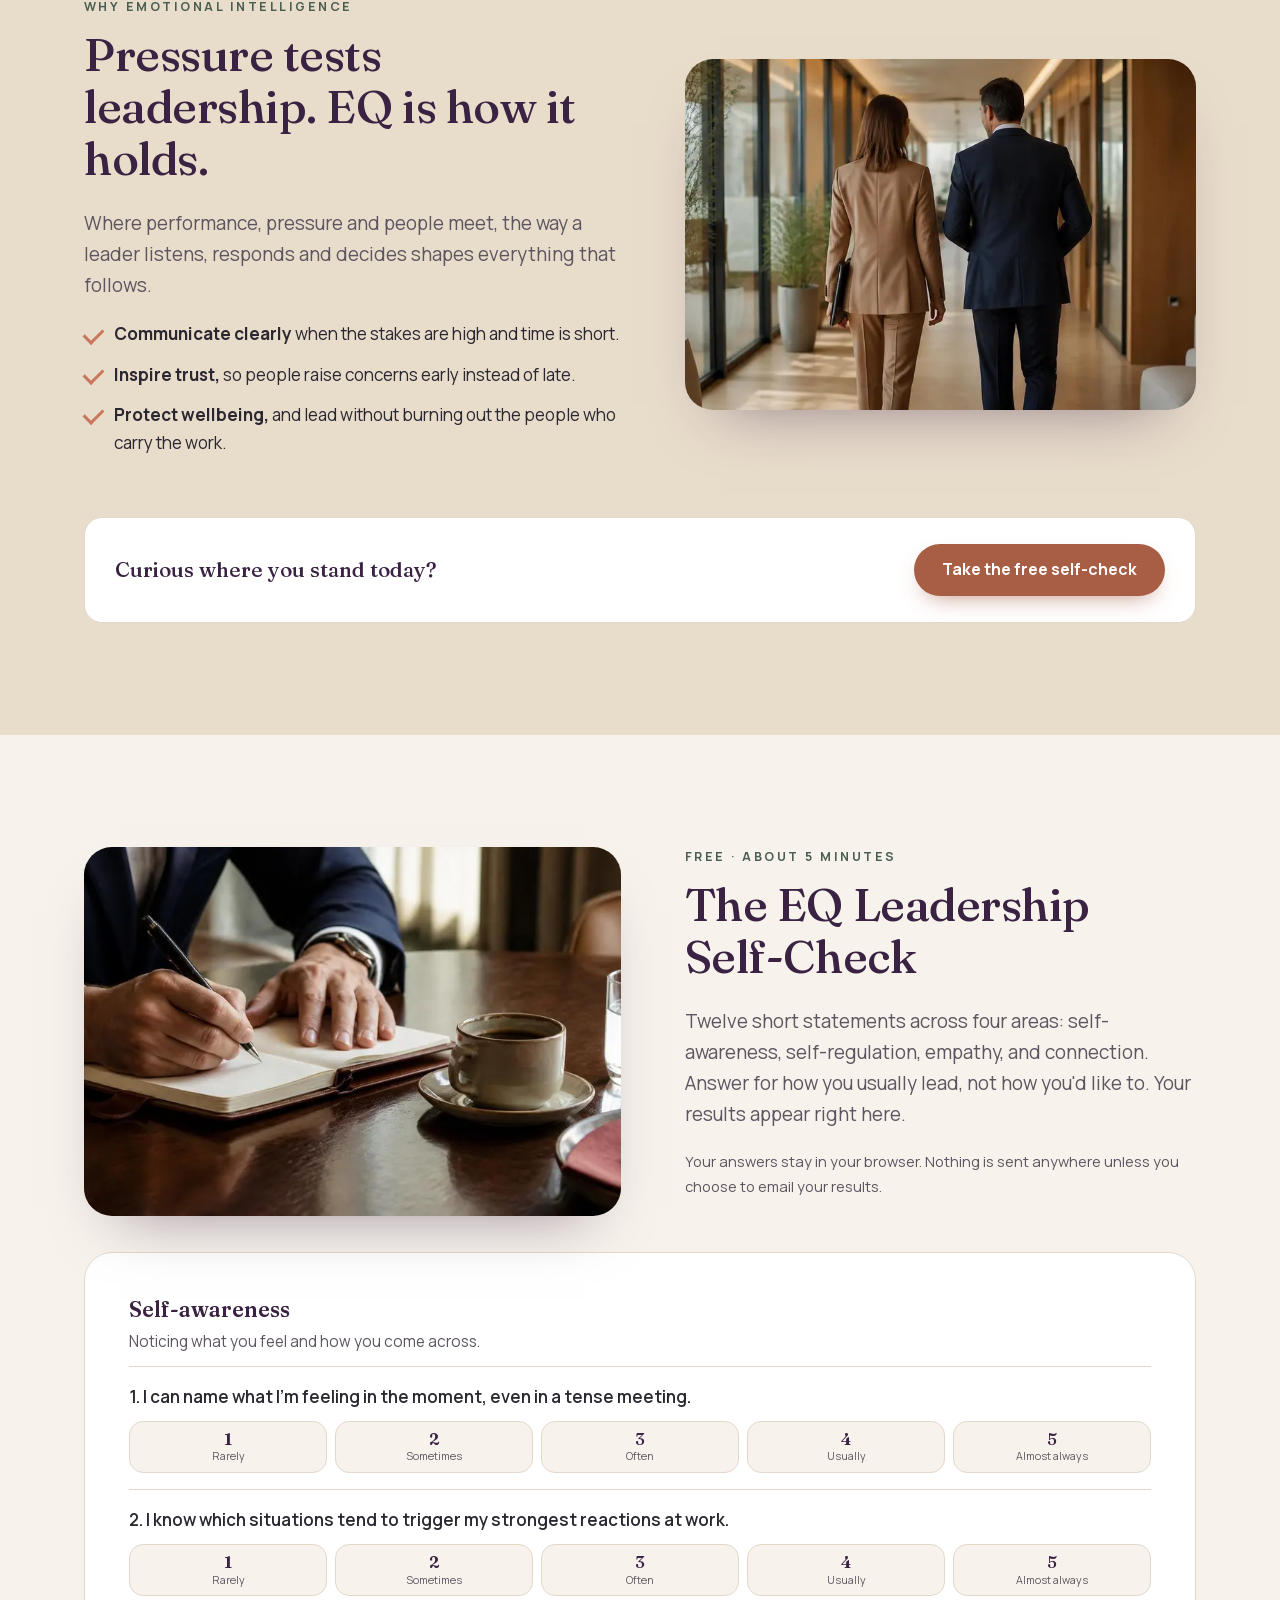
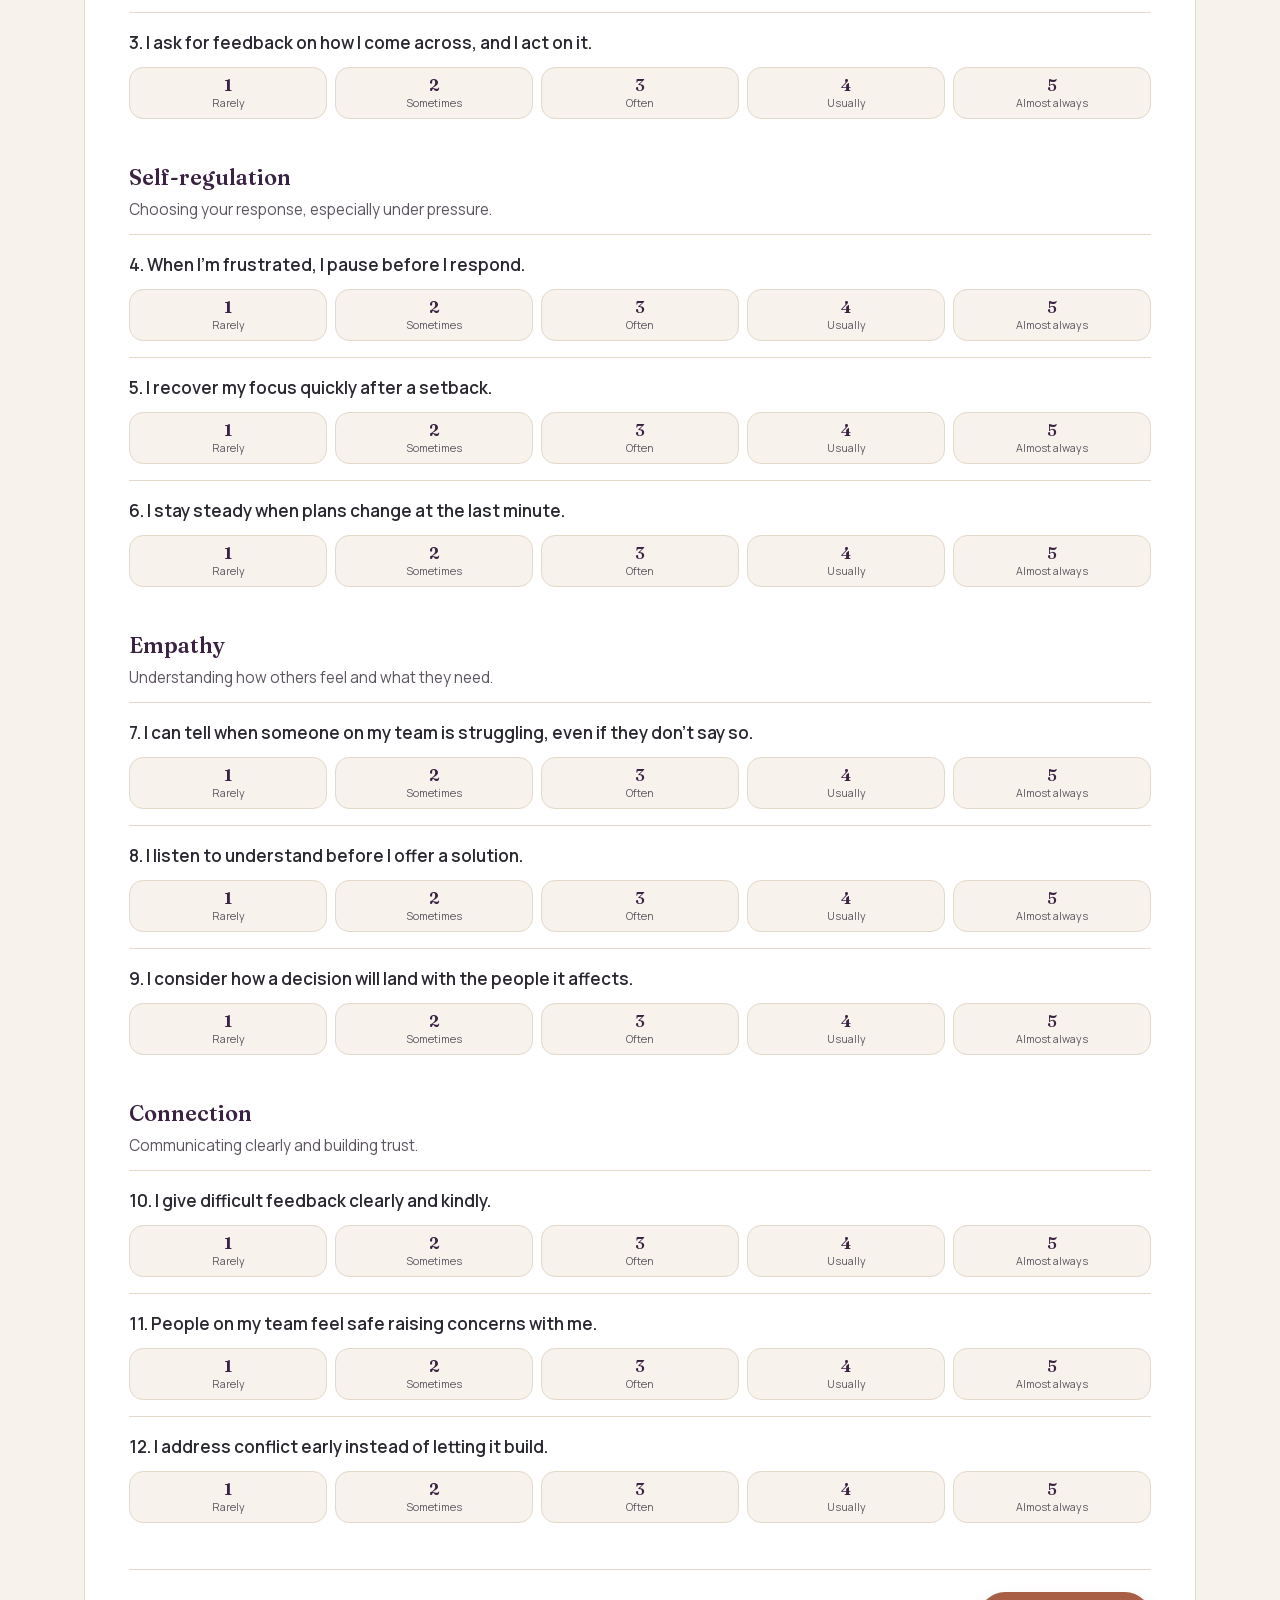
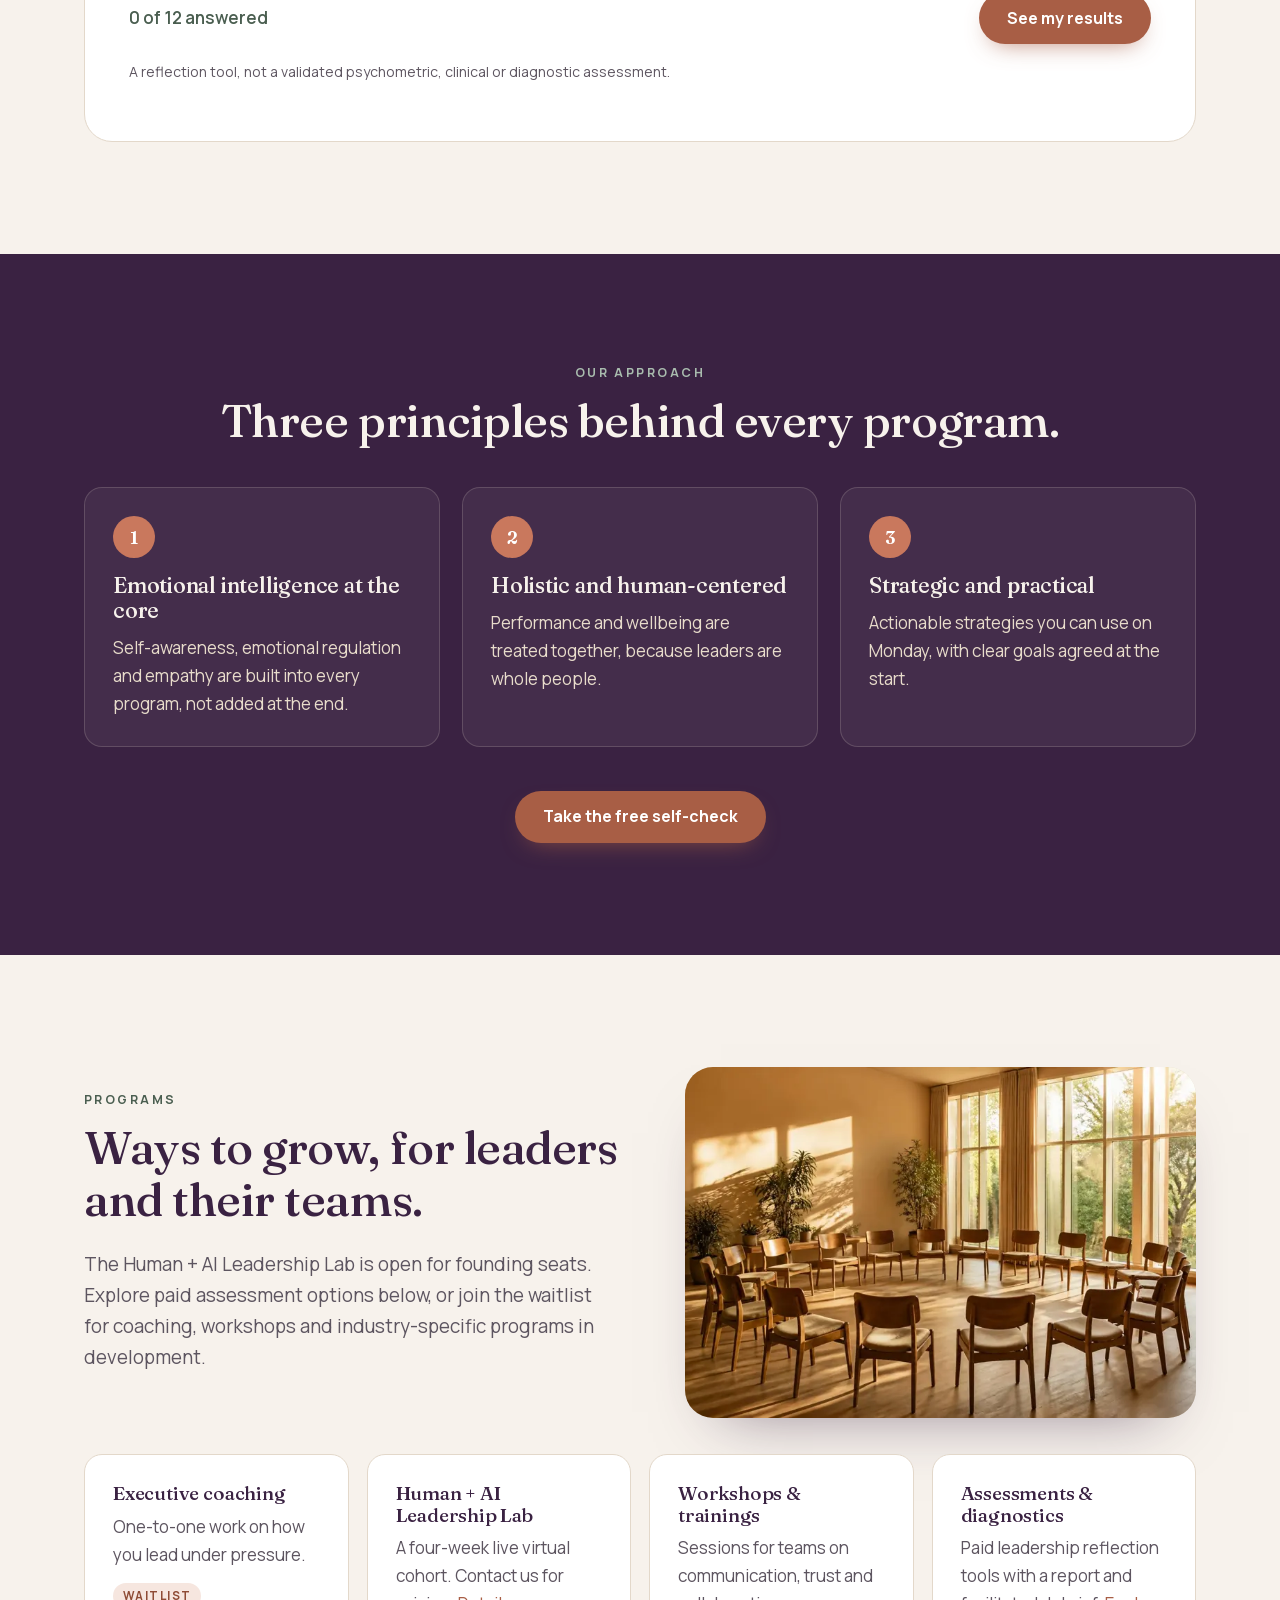
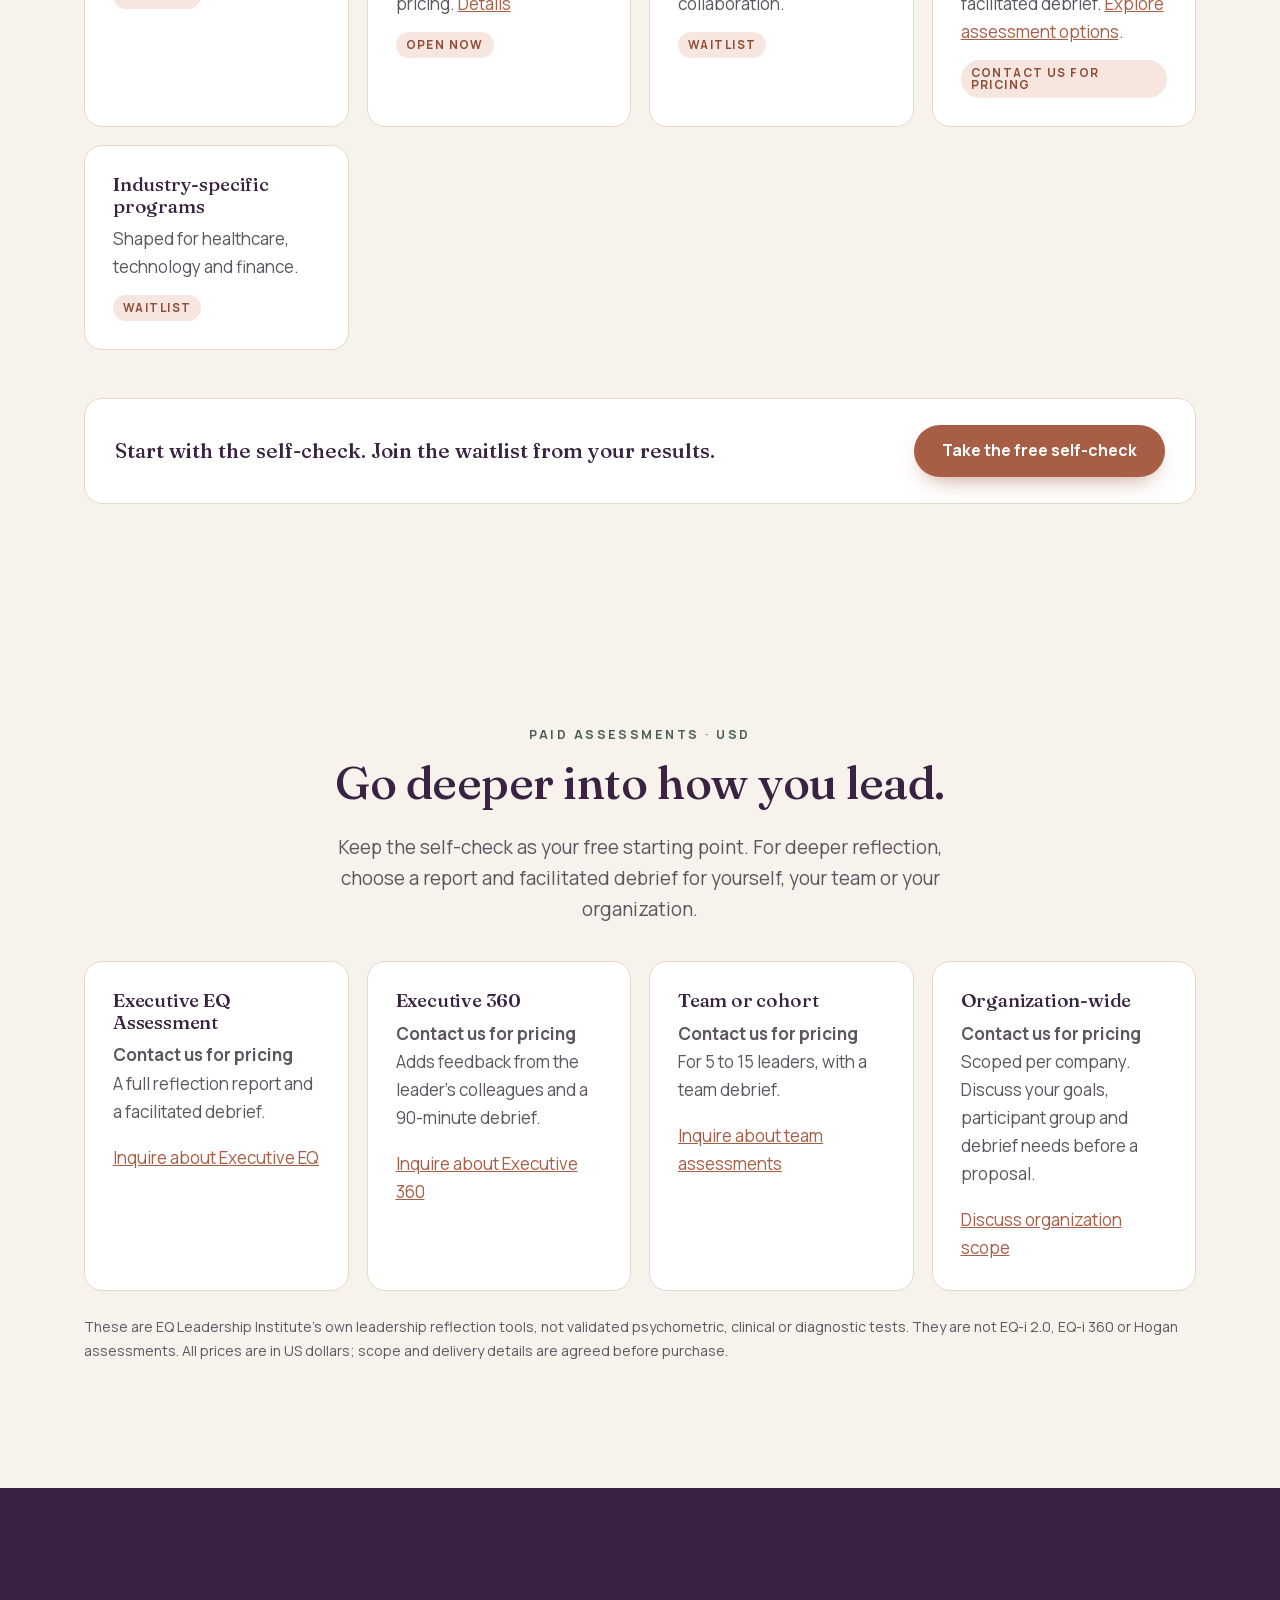
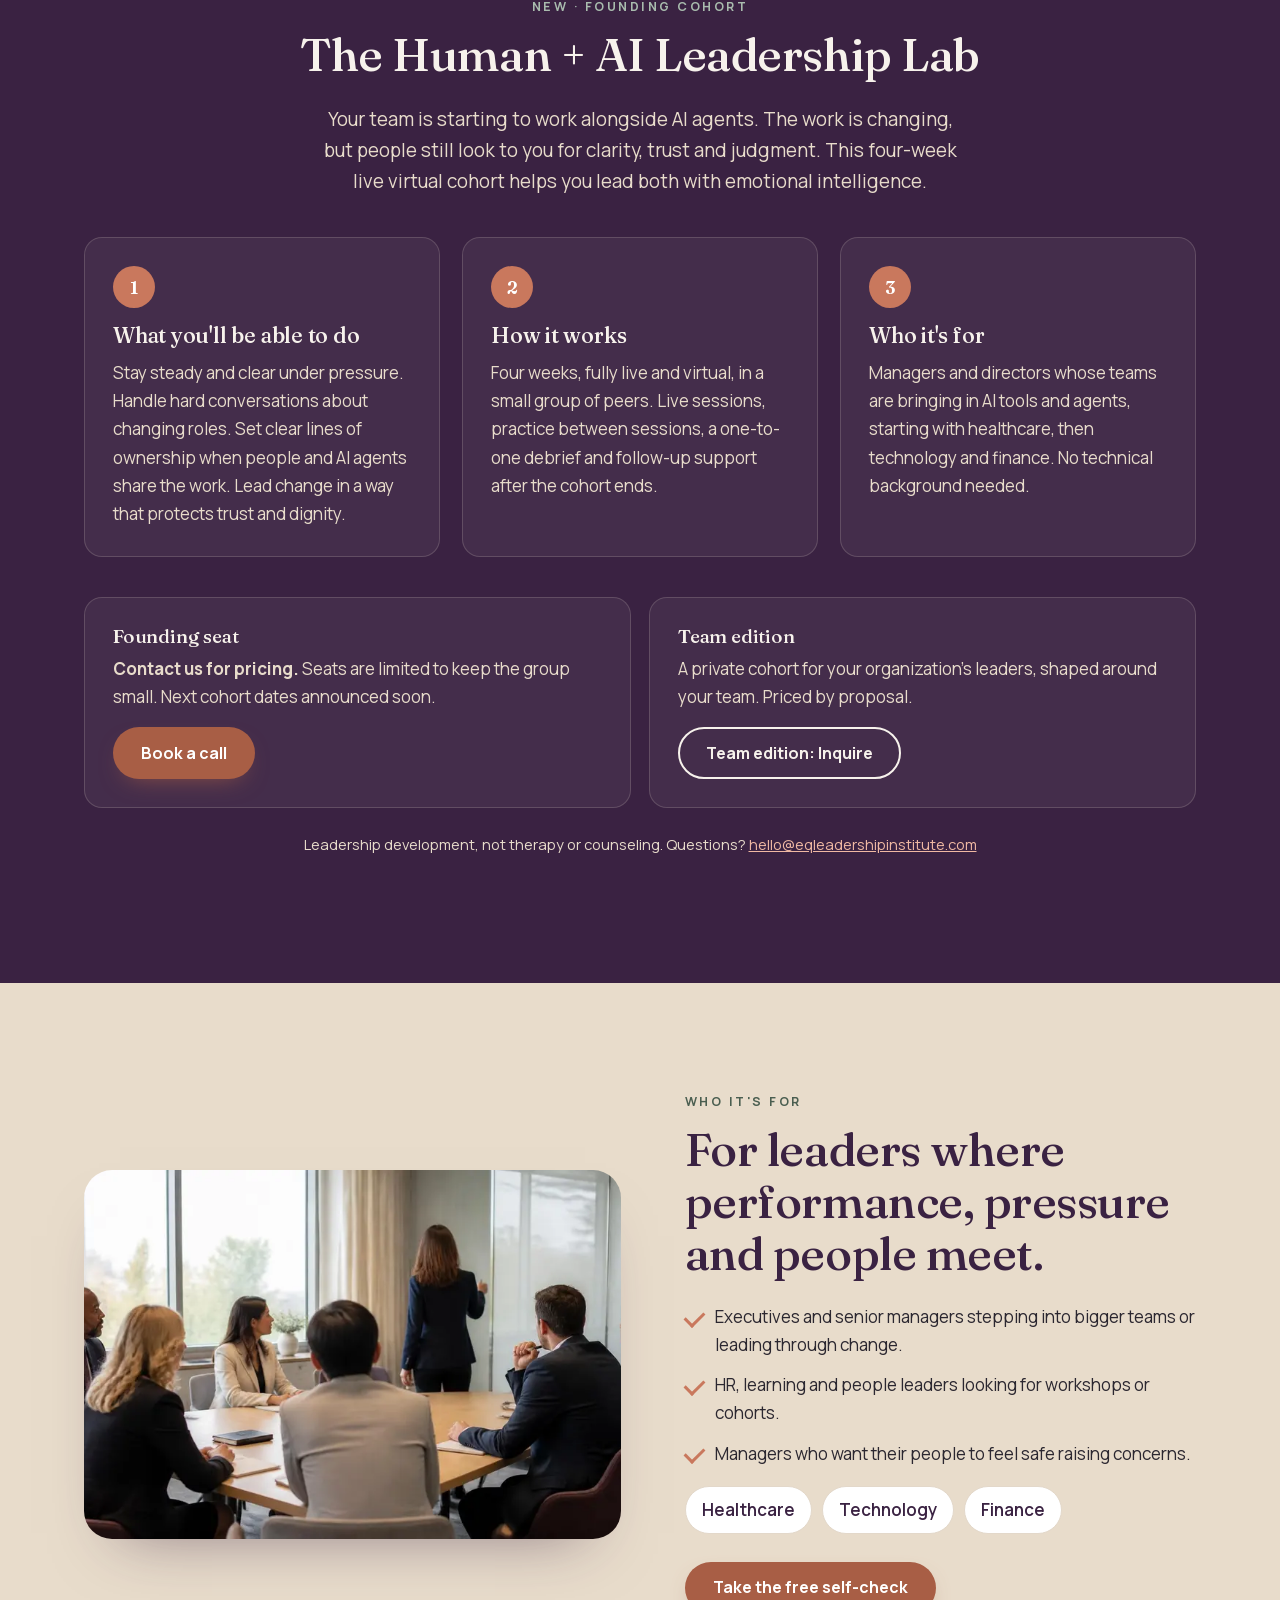
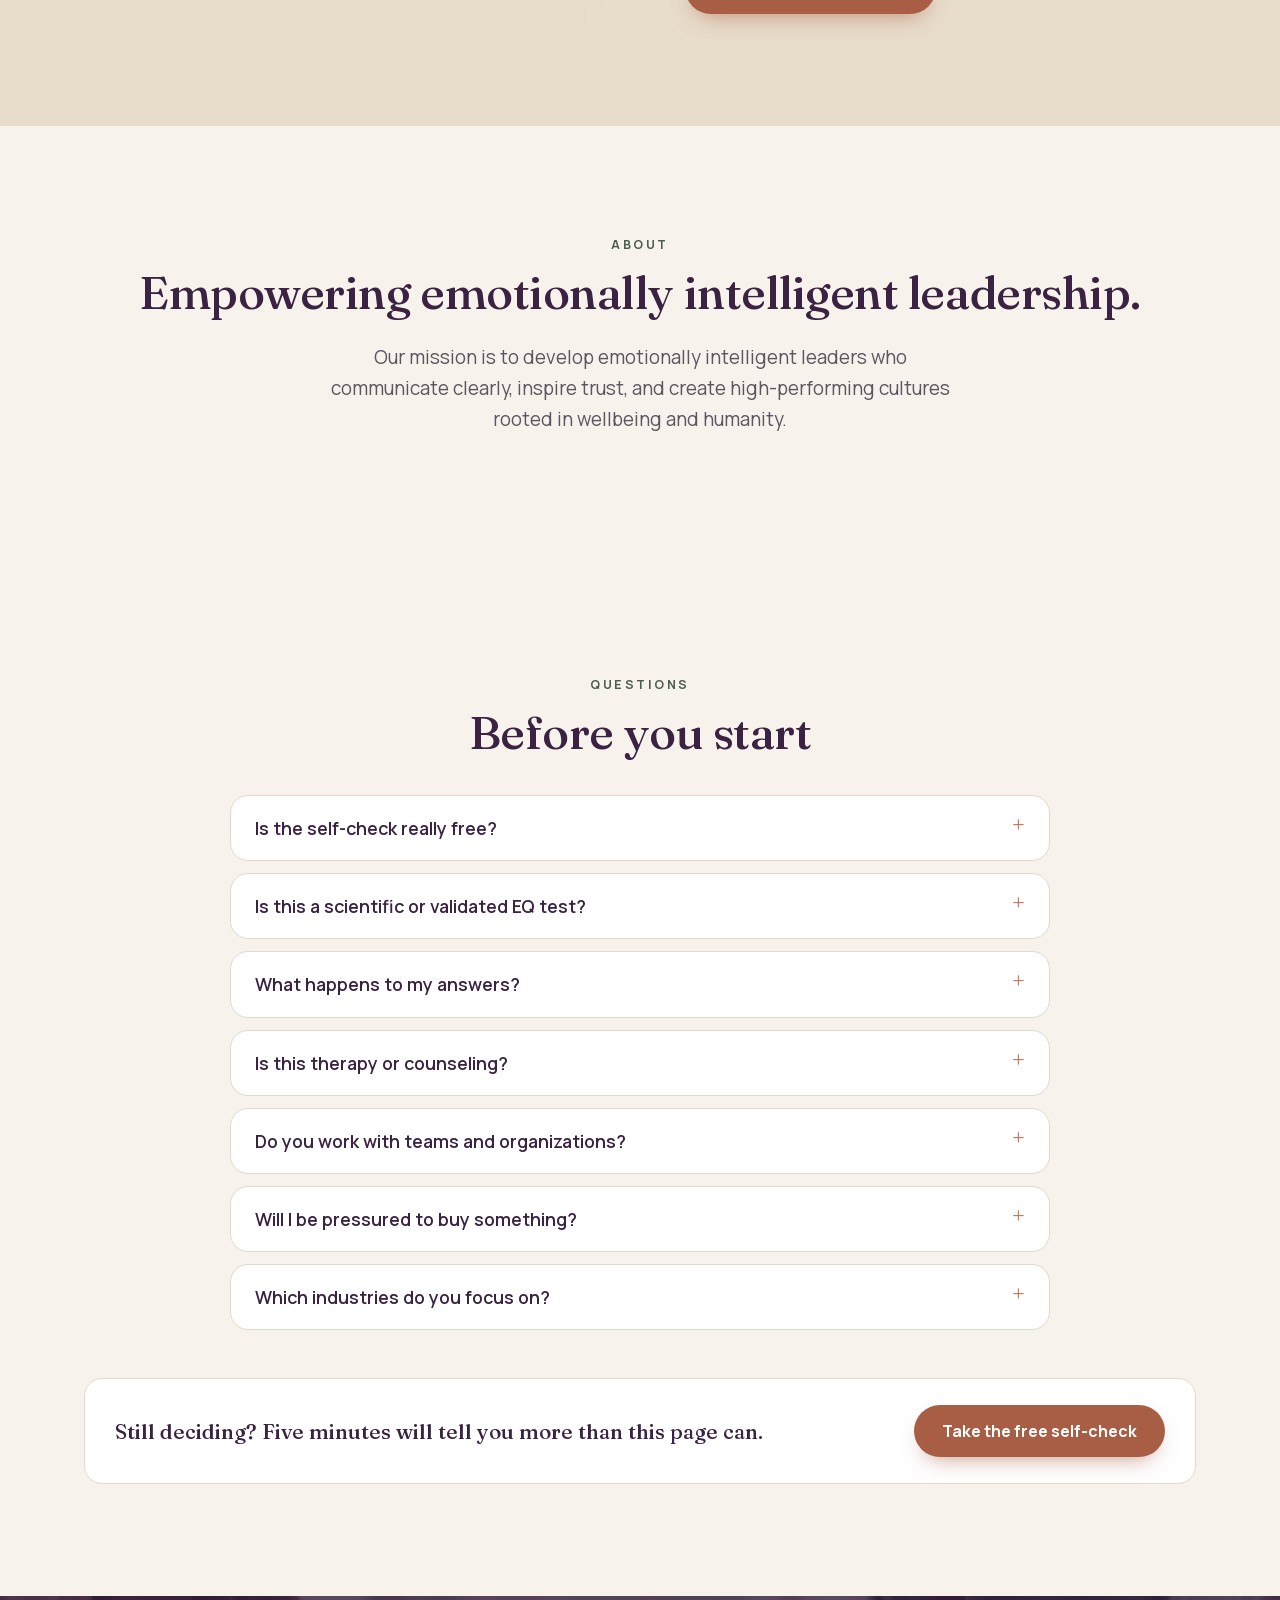
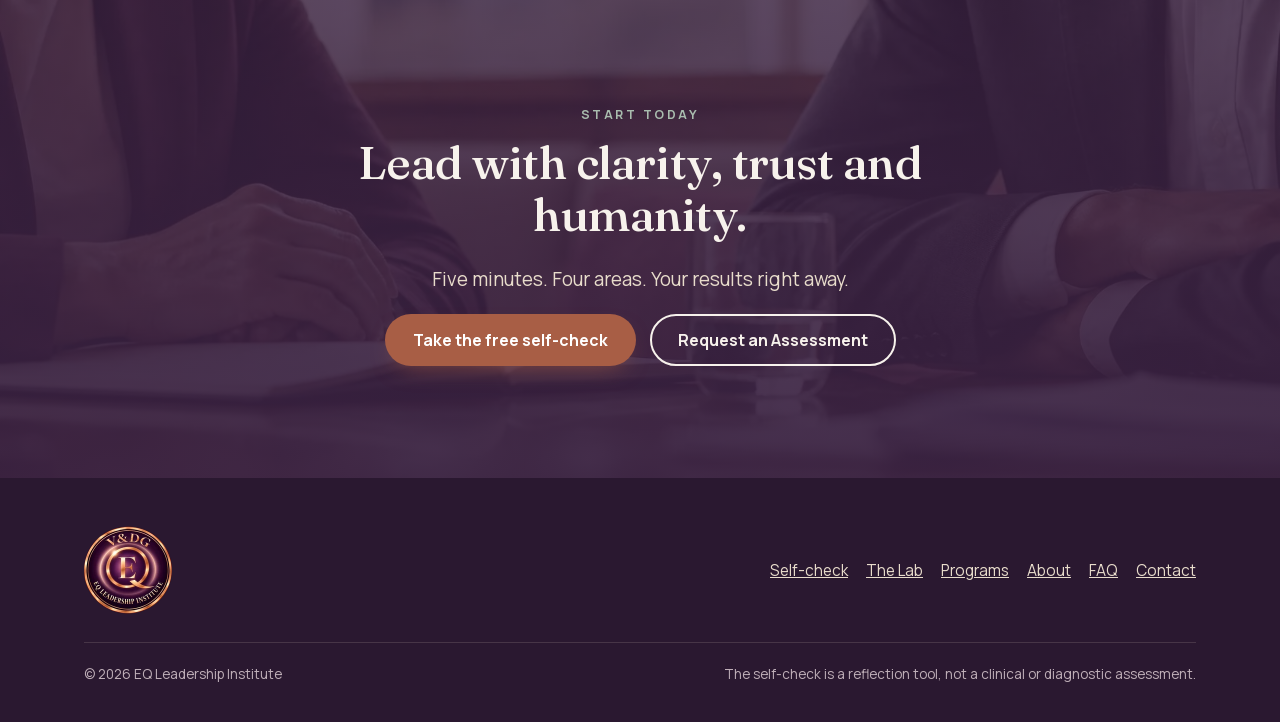
==== commit c0360aea: "Restore full EQ Leadership Institute site from f5fe3ff (backup/eqleadership-site-live-2026-10-30) pe" ====
--- a/index.html
+++ b/index.html
@@ -3,7 +3,6 @@
 <head>
 <meta charset="utf-8">
 <meta name="viewport" content="width=device-width,initial-scale=1">
-<meta name="robots" content="noindex, nofollow">
 <title>EQ Leadership Institute | Emotionally intelligent leadership</title>
 <meta name="description" content="Lead with clarity, trust and humanity, especially under pressure. Take the free 5-minute EQ Leadership Self-Check and see your results right away.">
 <link rel="canonical" href="https://eqleadershipinstitute.com/">
@@ -25,8 +24,8 @@
 <link rel="manifest" href="site.webmanifest">
 <link rel="preload" href="fonts/fraunces-latin.woff2" as="font" type="font/woff2" crossorigin>
 <link rel="preload" href="fonts/manrope-latin.woff2" as="font" type="font/woff2" crossorigin>
-<link rel="preload" as="image" type="image/avif" imagesrcset="img/v2/hero-768.avif 768w, img/v2/hero-1280.avif 1280w, img/v2/hero-1774.avif 1774w" imagesizes="100vw" fetchpriority="high">
-<link rel="stylesheet" href="css/eq.css">
+<link rel="preload" as="image" href="img/hero.webp" imagesrcset="img/hero-900.webp 900w, img/hero.webp 1680w" imagesizes="100vw">
+<link rel="stylesheet" href="css/site.css">
 <!--
   ANALYTICS PLACEHOLDER: nothing loads until Vanna picks a free option and adds her own ID
   (Cloudflare Web Analytics or GA4, same pattern as vdgmanagement.com).
@@ -40,7 +39,7 @@
 <header class="site-header">
   <div class="wrap">
     <a class="brand" href="#top" aria-label="EQ Leadership Institute, back to top" data-cta="header-logo">
-      <picture><source media="(max-width:719px)" type="image/avif" srcset="img/v2/eq-badge-64.avif 1x, img/v2/eq-badge-128.avif 2x, img/v2/eq-badge-192.avif 3x"><source media="(max-width:719px)" type="image/webp" srcset="img/v2/eq-badge-64.webp 1x, img/v2/eq-badge-128.webp 2x, img/v2/eq-badge-192.webp 3x"><source type="image/avif" srcset="img/v2/eq-badge-80.avif 1x, img/v2/eq-badge-160.avif 2x, img/v2/eq-badge-240.avif 3x"><source type="image/webp" srcset="img/v2/eq-badge-80.webp 1x, img/v2/eq-badge-160.webp 2x, img/v2/eq-badge-240.webp 3x"><img class="mark" src="img/v2/eq-badge-160.png" width="80" height="80" alt=""></picture>
+      <picture><source srcset="img/eq-badge-176.webp" type="image/webp"><img class="mark" src="img/eq-badge-176.png" width="80" height="80" alt=""></picture>
     </a>
     <nav class="nav" aria-label="Main">
       <a href="#why" data-cta="nav-why">Why EQ</a>
@@ -57,7 +56,10 @@
 
 <!-- 1. HERO -->
 <section class="hero" id="top" aria-labelledby="hero-h">
-  <div class="hero-media"><picture><source type="image/avif" srcset="img/v2/hero-768.avif 768w, img/v2/hero-1280.avif 1280w, img/v2/hero-1774.avif 1774w" sizes="100vw"><source type="image/webp" srcset="img/v2/hero-768.webp 768w, img/v2/hero-1280.webp 1280w, img/v2/hero-1774.webp 1774w" sizes="100vw"><img src="img/v2/hero-1774.jpg" srcset="img/v2/hero-768.jpg 768w, img/v2/hero-1280.jpg 1280w, img/v2/hero-1774.jpg 1774w" sizes="100vw" width="1774" height="887" alt="A leader standing to guide a boardroom discussion with executives and clinicians, city skyline at sunset" fetchpriority="high"></picture></div>
+  <picture>
+    <source type="image/webp" srcset="img/hero-900.webp 900w, img/hero.webp 1680w" sizes="100vw">
+    <img src="img/hero.jpg" width="1680" height="944" alt="Two executives in business attire in a coaching conversation by an office window overlooking the city" fetchpriority="high">
+  </picture>
   <div class="wrap">
     <p class="kicker">EQ Leadership Institute</p>
     <h1 id="hero-h">Emotionally intelligent <em>leadership.</em></h1>
@@ -70,6 +72,32 @@
     <ul class="trust" aria-label="About the self-check">
       <li>Free</li><li>About 5 minutes</li><li>Results on screen</li><li>No account needed</li>
     </ul>
+  </div>
+</section>
+
+<!-- 2. VIDEO -->
+<section class="section" id="video" aria-labelledby="video-h">
+  <div class="wrap video-grid">
+    <div>
+      <p class="kicker">In 30 seconds</p>
+      <h2 id="video-h">Leadership is felt before it is heard.</h2>
+      <p class="lead">A short film about the four areas the self-check looks at. On-screen text, so it works with the sound off.</p>
+    </div>
+    <div>
+      <div class="video-frame" id="vframe">
+        <video id="promo" preload="none" playsinline muted controls poster="media/eq-commercial-poster.jpg" width="1280" height="720" aria-label="EQ Leadership Institute short film (on-screen text, music only)">
+          <source src="media/eq-commercial.mp4" type="video/mp4">
+          Your browser does not support embedded video.
+        </video>
+        <button class="play" type="button" id="playbtn" data-cta="video-play" aria-label="Play the EQ Leadership Institute film">
+          <span class="icon" aria-hidden="true"><svg width="22" height="22" viewBox="0 0 24 24"><path d="M8 5v14l11-7z" fill="#fff"/></svg></span>
+          <span>Play film</span>
+        </button>
+      </div>
+      <div class="btn-row video-cta">
+        <a class="btn btn-clay" href="#self-check" data-cta="video-check">Take the free self-check</a>
+      </div>
+    </div>
   </div>
 </section>
 
@@ -88,7 +116,7 @@
         </ul>
       </div>
       <div class="photo">
-        <picture><source type="image/avif" srcset="img/v2/conversation-640.avif 640w, img/v2/conversation-1080.avif 1080w" sizes="(max-width:899px) 92vw, 540px"><source type="image/webp" srcset="img/v2/conversation-640.webp 640w, img/v2/conversation-1080.webp 1080w" sizes="(max-width:899px) 92vw, 540px"><img src="img/v2/conversation-1080.jpg" srcset="img/v2/conversation-640.jpg 640w, img/v2/conversation-1080.jpg 1080w" sizes="(max-width:899px) 92vw, 540px" width="1080" height="720" alt="Four leaders, including a physician, in a warm conversation in a bright hospital lobby" loading="lazy" decoding="async"></picture>
+        <picture><source type="image/webp" srcset="img/walk-900.webp 900w, img/walk.webp 1680w" sizes="(max-width:860px) 100vw, 50vw"><img src="img/walk.jpg" width="1680" height="944" loading="lazy" alt="Two executives in tailored suits walking and talking down a bright office corridor"></picture>
       </div>
     </div>
     <div class="cta-band"><p>Curious where you stand today?</p><a class="btn btn-clay" href="#self-check" data-cta="why-check">Take the free self-check</a></div>
@@ -105,7 +133,9 @@
         <p class="lead">Twelve short statements across four areas: self-awareness, self-regulation, empathy, and connection. Answer for how you usually lead, not how you'd like to. Your results appear right here.</p>
         <p class="micro">Your answers stay in your browser. Nothing is sent anywhere unless you choose to email your results.</p>
       </div>
-      <div class="areas" aria-labelledby="areas-h"><p class="kicker">Self-check areas</p><h3 id="areas-h">Key areas</h3><ol><li><span class="n" aria-hidden="true">01</span><div><strong>Self-awareness</strong><span>Noticing what you feel and how you come across.</span></div></li><li><span class="n" aria-hidden="true">02</span><div><strong>Self-regulation</strong><span>Choosing your response, especially under pressure.</span></div></li><li><span class="n" aria-hidden="true">03</span><div><strong>Empathy</strong><span>Understanding how others feel and what they need.</span></div></li><li><span class="n" aria-hidden="true">04</span><div><strong>Connection</strong><span>Communicating clearly and building trust.</span></div></li></ol></div>
+      <div class="photo">
+        <picture><source type="image/webp" srcset="img/notebook-900.webp 900w, img/notebook.webp 1680w" sizes="(max-width:860px) 100vw, 50vw"><img src="img/notebook.jpg" width="1680" height="944" loading="lazy" alt="A professional in a navy suit writing reflections in a notebook beside a cup of coffee"></picture>
+      </div>
     </div>
 
     <form class="check" id="eq-check" novalidate>
@@ -178,7 +208,7 @@
         <p class="lead">The Human + AI Leadership Lab is open for founding seats. Explore paid assessment options below, or join the waitlist for coaching, workshops and industry-specific programs in development.</p>
       </div>
       <div class="photo">
-        <picture><source type="image/avif" srcset="img/v2/team-640.avif 640w, img/v2/team-1080.avif 1080w" sizes="(max-width:899px) 92vw, 540px"><source type="image/webp" srcset="img/v2/team-640.webp 640w, img/v2/team-1080.webp 1080w" sizes="(max-width:899px) 92vw, 540px"><img src="img/v2/team-1080.jpg" srcset="img/v2/team-640.jpg 640w, img/v2/team-1080.jpg 1080w" sizes="(max-width:899px) 92vw, 540px" width="1080" height="720" alt="A leadership team of executives and a physician standing together in a boardroom" loading="lazy" decoding="async"></picture>
+        <picture><source type="image/webp" srcset="img/room-900.webp 900w, img/room.webp 1680w" sizes="(max-width:860px) 100vw, 50vw"><img src="img/room.jpg" width="1680" height="944" loading="lazy" alt="A sunlit training room with wooden chairs arranged in a circle"></picture>
       </div>
     </div>
     <div class="prog">
@@ -196,7 +226,7 @@
 <section class="section" id="assessments" aria-labelledby="assessments-h">
   <div class="wrap">
     <div class="center">
-      <p class="kicker">Paid assessments</p>
+      <p class="kicker">Paid assessments · USD</p>
       <h2 id="assessments-h">Go deeper into how you lead.</h2>
       <p class="lead">Keep the self-check as your free starting point. For deeper reflection, choose a report and facilitated debrief for yourself, your team or your organization.</p>
     </div>
@@ -226,8 +256,7 @@
         <p style="margin-top:18px"><a href="mailto:hello@eqleadershipinstitute.com?subject=Organization-wide%20assessment%20inquiry&amp;body=Hello%2C%0A%0AI%27d%20like%20to%20discuss%20this%20assessment%20option.%0A%0AName%3A%0ARole%3A%0AOrganization%3A%0ANumber%20of%20leaders%3A%0APreferred%20timing%3A%0A" data-cta="assessment-organization">Discuss organization scope</a></p>
       </div>
     </div>
-    <div class="cta-band"><p>Contact us for pricing.</p><a class="btn btn-clay" href="mailto:hello@eqleadershipinstitute.com?subject=Book%20a%20call&amp;body=Hello%2C%0A%0AI%27d%20like%20to%20book%20a%20call.%0A%0AName%3A%0ARole%3A%0AOrganization%3A%0AWhat%20I%27d%20like%20to%20discuss%3A%0AGood%20times%20for%20me%3A%0A" data-cta="assessments-book-call">Book a call</a></div>
-    <p class="disclaimer" style="margin-top:24px">These are EQ Leadership Institute's own leadership reflection tools, not validated psychometric, clinical or diagnostic tests. They are not EQ-i 2.0, EQ-i 360 or Hogan assessments. Scope and delivery details are agreed before purchase.</p>
+    <p class="disclaimer" style="margin-top:24px">These are EQ Leadership Institute's own leadership reflection tools, not validated psychometric, clinical or diagnostic tests. They are not EQ-i 2.0, EQ-i 360 or Hogan assessments. All prices are in US dollars; scope and delivery details are agreed before purchase.</p>
   </div>
 </section>
 
@@ -267,7 +296,7 @@
       <div class="btn-row" style="margin-top:28px"><a class="btn btn-clay" href="#self-check" data-cta="who-check">Take the free self-check</a></div>
     </div>
     <div class="photo">
-      <picture><source type="image/avif" srcset="img/v2/clinical-team-640.avif 640w, img/v2/clinical-team-1080.avif 1080w" sizes="(max-width:899px) 92vw, 540px"><source type="image/webp" srcset="img/v2/clinical-team-640.webp 640w, img/v2/clinical-team-1080.webp 1080w" sizes="(max-width:899px) 92vw, 540px"><img src="img/v2/clinical-team-1080.jpg" srcset="img/v2/clinical-team-640.jpg 640w, img/v2/clinical-team-1080.jpg 1080w" sizes="(max-width:899px) 92vw, 540px" width="1080" height="720" alt="A clinical team gathered around a workstation, working through a decision together" loading="lazy" decoding="async"></picture>
+      <picture><source type="image/webp" srcset="img/workshop-900.webp 900w, img/workshop.webp 1680w" sizes="(max-width:860px) 100vw, 50vw"><img src="img/workshop.jpg" width="1680" height="944" loading="lazy" alt="Executives in business attire around a table in a leadership workshop"></picture>
     </div>
   </div>
 </section>
@@ -302,6 +331,10 @@
 
 <!-- 9. FINAL CTA -->
 <section class="section on-dark final" aria-labelledby="final-h">
+  <picture>
+    <source type="image/webp" srcset="img/listen-900.webp 900w, img/listen.webp 1680w" sizes="100vw">
+    <img src="img/listen.jpg" width="1680" height="944" loading="lazy" alt="">
+  </picture>
   <div class="wrap center">
     <p class="kicker">Start today</p>
     <h2 id="final-h">Lead with clarity, trust and humanity.</h2>
@@ -309,7 +342,6 @@
     <div class="btn-row">
       <a class="btn btn-clay" href="#self-check" data-cta="final-check">Take the free self-check</a>
       <a class="btn btn-ghost" href="mailto:hello@eqleadershipinstitute.com?subject=Assessment%20inquiry&amp;body=Hello%2C%0A%0AI%27d%20like%20to%20request%20an%20assessment%20engagement.%0A%0AMy%20role%3A%0AOrganization%3A%0AWhat%20I%27d%20like%20to%20work%20on%3A%0A" data-cta="final-conversation">Request an Assessment</a>
-      <a class="btn btn-ghost" href="mailto:hello@eqleadershipinstitute.com?subject=Book%20a%20call&amp;body=Hello%2C%0A%0AI%27d%20like%20to%20book%20a%20call.%0A%0AName%3A%0ARole%3A%0AOrganization%3A%0AWhat%20I%27d%20like%20to%20discuss%3A%0AGood%20times%20for%20me%3A%0A" data-cta="final-book-call">Book a call</a>
     </div>
   </div>
 </section>
@@ -319,7 +351,7 @@
 <footer class="site-footer">
   <div class="wrap">
     <div class="row">
-      <a class="brand" href="#top" aria-label="EQ Leadership Institute, back to top" data-cta="footer-logo"><picture><source type="image/avif" srcset="img/v2/eq-badge-88.avif 1x, img/v2/eq-badge-176.avif 2x, img/v2/eq-badge-264.avif 3x"><source type="image/webp" srcset="img/v2/eq-badge-88.webp 1x, img/v2/eq-badge-176.webp 2x, img/v2/eq-badge-264.webp 3x"><img class="mark" src="img/v2/eq-badge-176.png" width="88" height="88" alt="" loading="lazy" decoding="async"></picture></a>
+      <a class="brand" href="#top" aria-label="EQ Leadership Institute, back to top" data-cta="footer-logo"><picture><source srcset="img/eq-badge-176.webp" type="image/webp"><img class="mark" src="img/eq-badge-176.png" width="88" height="88" alt="" loading="lazy" decoding="async"></picture></a>
       <ul>
         <li><a href="#self-check" data-cta="footer-check">Self-check</a></li>
         <li><a href="#lab" data-cta="footer-lab">The Lab</a></li>
@@ -329,7 +361,7 @@
         <li><a href="mailto:hello@eqleadershipinstitute.com?subject=EQ%20Leadership%20Institute" data-cta="footer-contact">Contact</a></li>
       </ul>
     </div>
-    <div class="legal"><span>&copy; 2026 EQ Leadership Institute &middot; <a href="mailto:hello@eqleadershipinstitute.com?subject=EQ%20Leadership%20Institute">hello@eqleadershipinstitute.com</a></span><span>The self-check is a reflection tool, not a clinical or diagnostic assessment.</span></div>
+    <div class="legal"><span>&copy; 2026 EQ Leadership Institute</span><span>The self-check is a reflection tool, not a clinical or diagnostic assessment.</span></div>
   </div>
 </footer>
 
@@ -344,6 +376,17 @@
     var d={event:'cta_click',cta:el.getAttribute('data-cta')}; window.dataLayer.push(d);
     if(typeof window.gtag==='function') window.gtag('event','cta_click',{cta_id:d.cta});
   });
+
+  /* Video: click to play (muted, on-screen text) */
+  var v=document.getElementById('promo'),f=document.getElementById('vframe'),b=document.getElementById('playbtn');
+  if(v&&b){
+    v.removeAttribute('controls');
+    function unavailable(){f.classList.remove('playing');b.style.display='none';
+      if(!f.querySelector('.video-msg')){var m=document.createElement('p');m.className='video-msg';m.textContent='Film coming soon. In the meantime, take the free self-check below.';f.appendChild(m);}}
+    var src=v.querySelector('source'); if(src) src.addEventListener('error',unavailable);
+    b.addEventListener('click',function(){f.classList.add('playing');v.setAttribute('controls','');v.muted=true;var r=v.play();if(r&&r.catch)r.catch(unavailable);v.focus();});
+    v.addEventListener('ended',function(){f.classList.remove('playing');v.removeAttribute('controls');});
+  }
 
   /* Self-check: 12 original reflection statements, 4 areas x 3. Scored in the browser only. */
   var AREAS=[
@@ -408,7 +451,7 @@
       e.preventDefault();
       if(su.querySelector('#s-hp').value) return;
       var req=[].slice.call(su.querySelectorAll('[required]'));
-      var bad=req.filter(function(i){return !i.value.trim()||(i.type==='email'&&!/^[^\s@]+@[^\s@]+\.[^\s@]+(?![\s\S])/.test(i.value));});
+      var bad=req.filter(function(i){return !i.value.trim()||(i.type==='email'&&!/^\S+@\S+\.\S+$/.test(i.value));});
       req.forEach(function(i){i.setAttribute('aria-invalid',bad.indexOf(i)>-1?'true':'false');});
       if(bad.length){st.textContent='Please add your first name, a valid work email and your role.';bad[0].focus();return;}
       var g=function(id){return su.querySelector(id).value.trim();},sc=window.__eqScores||[];
--- a/css/site.css
+++ b/css/site.css
@@ -0,0 +1,177 @@
+@font-face{font-family:"Fraunces";src:url(../fonts/fraunces-latin.woff2) format("woff2");font-weight:100 900;font-style:normal;font-display:swap}
+@font-face{font-family:"Manrope";src:url(../fonts/manrope-latin.woff2) format("woff2");font-weight:200 800;font-style:normal;font-display:swap}
+:root{--aub:#3A2242;--aub-2:#4A2E54;--linen:#F7F2EC;--sand:#E8DCCB;--clay:#C9785D;--clay-d:#A85E45;--sage:#A9BCAE;--sage-d:#4A5E50;--ink:#2B2730;--muted:#5D5560;--line:#E3D8CA;
+--serif:"Fraunces",Georgia,"Times New Roman",serif;--sans:"Manrope",system-ui,-apple-system,"Segoe UI",Roboto,Helvetica,Arial,sans-serif;--r:28px;--r-sm:18px;--wrap:1160px}
+*{box-sizing:border-box}
+html{scroll-behavior:smooth;scroll-padding-top:96px}
+@media (prefers-reduced-motion:reduce){html{scroll-behavior:auto}*{transition:none!important;animation:none!important}}
+body{margin:0;font:400 1.0625rem/1.65 var(--sans);color:var(--ink);background:var(--linen);-webkit-font-smoothing:antialiased}
+img,video{max-width:100%;display:block}
+a{color:var(--clay-d)}
+h1,h2,h3{font-family:var(--serif);font-weight:500;line-height:1.12;letter-spacing:-.01em;margin:0 0 .5em;color:var(--aub)}
+h1{font-size:clamp(2.5rem,6vw,4.4rem)}
+h2{font-size:clamp(1.9rem,3.8vw,2.9rem)}
+h3{font-size:1.35rem}
+p{margin:0 0 1em}
+.wrap{max-width:var(--wrap);margin:0 auto;padding:0 24px}
+.skip{position:absolute;left:-9999px;top:8px;background:var(--aub);color:#fff;padding:10px 16px;border-radius:10px;z-index:100}
+.skip:focus{left:12px}
+.sr-only{position:absolute;width:1px;height:1px;overflow:hidden;clip:rect(0 0 0 0);white-space:nowrap}
+:focus-visible{outline:3px solid var(--clay);outline-offset:3px;border-radius:6px}
+.kicker{font:700 .78rem/1.2 var(--sans);letter-spacing:.2em;text-transform:uppercase;color:var(--sage-d);margin-bottom:14px}
+.on-dark .kicker{color:var(--sage)}
+.lead{font-size:1.18rem;color:var(--muted);max-width:640px}
+.center{text-align:center}.center .lead{margin-left:auto;margin-right:auto}
+/* buttons */
+.btn{display:inline-flex;align-items:center;justify-content:center;gap:8px;min-height:52px;padding:14px 26px;border-radius:999px;font:700 1rem/1.2 var(--sans);text-decoration:none;border:2px solid transparent;cursor:pointer;transition:transform .18s ease,background .18s ease,box-shadow .18s ease}
+.btn:hover{transform:translateY(-2px)}
+.btn-clay{background:var(--clay-d);color:#fff;box-shadow:0 10px 24px -12px rgba(168,94,69,.8)}
+.btn-clay:hover{background:#8E4B35}
+.btn-ghost{border-color:currentColor;color:var(--aub);background:transparent}
+.on-dark .btn-ghost{color:var(--linen)}
+.btn-row{display:flex;flex-wrap:wrap;gap:14px;align-items:center}
+.center .btn-row{justify-content:center}
+.micro{font-size:.92rem;color:var(--muted);margin-top:14px}
+.on-dark .micro{color:var(--sand)}.on-dark .micro a{color:#F0B9A3}
+/* header */
+.site-header{position:sticky;top:0;z-index:50;background:rgba(247,242,236,.92);backdrop-filter:saturate(140%) blur(10px);border-bottom:1px solid var(--line)}
+.site-header .wrap{display:flex;align-items:center;justify-content:space-between;min-height:72px;gap:16px}
+.brand{display:flex;align-items:center;gap:10px;text-decoration:none;color:var(--aub)}
+.brand{gap:12px}
+.brand picture{display:block;flex:none}
+.brand .mark{width:80px;height:80px;flex:none;display:block}
+.site-header .wrap{padding-top:4px;padding-bottom:4px}
+.brand .wm{display:flex;flex-direction:column;line-height:1}
+.brand .t1{font:500 1.42rem/1 var(--serif);letter-spacing:-.005em;color:var(--aub);white-space:nowrap}
+.brand .t2{font:500 .66rem/1 var(--serif);letter-spacing:.42em;text-transform:uppercase;color:#6B4A72;margin-top:6px;padding-top:6px;border-top:1px solid rgba(201,120,93,.55);align-self:flex-start;padding-right:2px}
+.site-footer .brand .mark{width:88px;height:88px}
+.site-footer .brand .t1{color:var(--linen);font-size:1.55rem}
+.site-footer .brand .t2{color:var(--sand)}
+@media (max-width:520px){.brand{gap:9px}.brand .mark{width:64px;height:64px}.brand .t1{font-size:1.08rem}.brand .t2{font-size:.56rem;letter-spacing:.34em;margin-top:5px;padding-top:5px}}
+@media (max-width:360px){.site-header .brand .wm{display:none}}
+.nav{display:flex;align-items:center;gap:22px}
+.nav a:not(.btn){color:var(--ink);text-decoration:none;font-weight:600;font-size:.96rem}
+.nav a:not(.btn):hover{color:var(--clay-d)}
+.nav .btn{min-height:44px;padding:10px 20px;font-size:.95rem}
+@media (max-width:900px){.nav a:not(.btn){display:none}}
+/* hero */
+.hero{position:relative;color:var(--linen);background:var(--aub);overflow:hidden}
+.hero picture,.hero picture img{position:absolute;inset:0;width:100%;height:100%;object-fit:cover}
+.hero picture img{object-position:65% center}
+.hero::after{content:"";position:absolute;inset:0;background:linear-gradient(90deg,rgba(58,34,66,.96) 0%,rgba(58,34,66,.86) 38%,rgba(58,34,66,.25) 75%,rgba(58,34,66,.1) 100%)}
+.hero .wrap{position:relative;z-index:1;min-height:min(86vh,760px);display:flex;flex-direction:column;justify-content:center;padding-top:72px;padding-bottom:72px}
+.hero h1{color:var(--linen);max-width:12ch}
+.hero h1 em{font-style:normal;color:#E7A58C}
+.hero .lead{color:var(--sand)}
+.hero .kicker{color:var(--sage)}
+.hero .btn-ghost{color:var(--linen);border-color:rgba(247,242,236,.7)}
+@media (max-width:760px){.hero::after{background:linear-gradient(180deg,rgba(58,34,66,.55) 0%,rgba(58,34,66,.9) 45%,rgba(58,34,66,.97) 100%)}.hero .wrap{justify-content:flex-end;min-height:88vh}}
+.trust{display:flex;flex-wrap:wrap;gap:10px 22px;margin-top:22px;padding:0;list-style:none;font-size:.93rem;color:var(--sand)}
+.trust li::before{content:"";display:inline-block;width:8px;height:8px;border-radius:50%;background:var(--sage);margin-right:8px;vertical-align:middle}
+/* sections */
+.section{padding:clamp(64px,9vw,112px) 0}
+.on-dark{background:var(--aub);color:var(--linen)}
+.on-dark h2,.on-dark h3{color:var(--linen)}
+.on-dark .lead{color:var(--sand)}
+.sand{background:var(--sand)}
+.split{display:grid;grid-template-columns:1.05fr 1fr;gap:clamp(32px,5vw,72px);align-items:center}
+.split.rev>:first-child{order:2}
+@media (max-width:860px){.split{grid-template-columns:1fr}.split.rev>:first-child{order:0}}
+.photo{border-radius:var(--r);overflow:hidden;box-shadow:0 30px 60px -36px rgba(58,34,66,.55);aspect-ratio:16/11;background:var(--sand)}
+.photo img{width:100%;height:100%;object-fit:cover}
+.cards{display:grid;grid-template-columns:repeat(3,1fr);gap:22px;margin-top:40px}
+@media (max-width:860px){.cards{grid-template-columns:1fr}}
+.card{background:#fff;border:1px solid var(--line);border-radius:var(--r-sm);padding:28px}
+.on-dark .card{background:rgba(255,255,255,.05);border-color:rgba(232,220,203,.18)}
+.card .dot{width:42px;height:42px;border-radius:50%;display:grid;place-items:center;background:var(--sand);color:var(--aub);font:600 1.1rem/1 var(--serif);margin-bottom:16px}
+.on-dark .card .dot{background:var(--clay);color:#fff}
+.card p{color:var(--muted);margin:0}
+.on-dark .card p{color:var(--sand)}
+.cta-band{margin-top:48px;padding:26px 30px;border-radius:var(--r-sm);background:#fff;border:1px solid var(--line);display:flex;flex-wrap:wrap;gap:16px;align-items:center;justify-content:space-between}
+.cta-band p{margin:0;font:500 1.3rem/1.3 var(--serif);color:var(--aub)}
+/* video */
+.video-grid{display:grid;grid-template-columns:.85fr 1.15fr;gap:clamp(28px,4vw,56px);align-items:center}
+@media (max-width:860px){.video-grid{grid-template-columns:1fr}}
+.video-frame{position:relative;border-radius:var(--r);overflow:hidden;background:var(--aub);aspect-ratio:16/9;box-shadow:0 30px 60px -36px rgba(58,34,66,.6)}
+.video-frame video{width:100%;height:100%;object-fit:cover}
+.play{position:absolute;inset:auto auto 22px 22px;display:inline-flex;align-items:center;gap:12px;padding:10px 20px 10px 10px;border:0;border-radius:999px;background:rgba(247,242,236,.95);color:var(--aub);font:700 1rem/1 var(--sans);cursor:pointer}
+.play .icon{width:46px;height:46px;border-radius:50%;background:var(--clay);display:grid;place-items:center}
+.video-frame.playing .play{display:none}
+.video-msg{position:absolute;inset:0;display:grid;place-items:center;margin:0;padding:24px;text-align:center;color:var(--linen);background:rgba(58,34,66,.85)}
+.video-cta{margin-top:20px}
+/* self-check */
+.check{background:#fff;border:1px solid var(--line);border-radius:var(--r);padding:clamp(22px,4vw,44px);margin-top:36px}
+.check fieldset{border:0;margin:0 0 30px;padding:0}
+.check legend{font:600 1.35rem/1.2 var(--serif);color:var(--aub);margin-bottom:6px;padding:0}
+.check .area-note{color:var(--muted);font-size:.95rem;margin-bottom:12px}
+.q{padding:16px 0;border-top:1px solid var(--line)}
+.q p{margin:0 0 10px;font-weight:600}
+.scale{display:grid;grid-template-columns:repeat(5,1fr);gap:8px}
+.scale label{position:relative;display:block}
+.scale input{position:absolute;opacity:0;inset:0;margin:0;cursor:pointer}
+.scale span{display:flex;flex-direction:column;align-items:center;justify-content:center;min-height:52px;border:1.5px solid var(--line);border-radius:14px;font-size:.8rem;color:var(--muted);text-align:center;line-height:1.15;padding:6px 4px;background:var(--linen);transition:background .15s,border-color .15s}
+.scale span b{font:600 1.05rem/1 var(--serif);color:var(--aub);margin-bottom:3px}
+.scale input:checked+span{background:var(--aub);border-color:var(--aub);color:var(--sand)}
+.scale input:checked+span b{color:#fff}
+.scale input:focus-visible+span{outline:3px solid var(--clay);outline-offset:2px}
+@media (max-width:520px){.scale span small{display:none}}
+.check-foot{display:flex;flex-wrap:wrap;gap:16px;align-items:center;justify-content:space-between;border-top:1px solid var(--line);padding-top:22px}
+#progress{font-weight:600;color:var(--sage-d)}
+#check-error{color:#9b2c2c;font-weight:600;margin:0}
+.results{margin-top:36px;padding:clamp(22px,4vw,40px);border-radius:var(--r);background:var(--aub);color:var(--linen)}
+.results h3{color:var(--linen);font-size:1.7rem}
+.bar{margin:14px 0}
+.bar .lbl{display:flex;justify-content:space-between;font-weight:600;font-size:.98rem;margin-bottom:6px}
+.bar .track{height:12px;border-radius:99px;background:rgba(255,255,255,.12);overflow:hidden}
+.bar .fill{height:100%;border-radius:99px;background:linear-gradient(90deg,var(--sage),var(--clay))}
+.reflect{margin-top:22px;padding:18px 20px;border-radius:var(--r-sm);background:rgba(255,255,255,.07);color:var(--sand)}
+.reflect strong{color:#fff}
+.disclaimer{font-size:.88rem;color:var(--muted);margin-top:16px}
+.results .disclaimer{color:var(--sand)}
+/* signup form */
+.signup{margin-top:28px;background:var(--linen);color:var(--ink);border-radius:var(--r-sm);padding:clamp(20px,3vw,32px)}
+.signup h4{font:600 1.35rem/1.2 var(--serif);color:var(--aub);margin:0 0 6px}
+.fgrid{display:grid;grid-template-columns:1fr 1fr;gap:14px 18px;margin-top:16px}
+@media (max-width:640px){.fgrid{grid-template-columns:1fr}}
+.field label{display:block;font-weight:700;font-size:.92rem;margin-bottom:6px;color:var(--aub)}
+.field input,.field select{width:100%;min-height:50px;padding:12px 14px;border:1.5px solid #CDBFAF;border-radius:12px;font:inherit;background:#fff;color:var(--ink)}
+.field input[aria-invalid=true]{border-color:#9b2c2c}
+.checkline{display:flex;gap:10px;align-items:flex-start;margin-top:16px;font-size:.98rem}
+.checkline input{width:20px;height:20px;margin-top:3px;accent-color:var(--clay)}
+.hp{position:absolute;left:-9999px}
+#form-status{margin:12px 0 0;font-weight:600;color:var(--sage-d)}
+/* programs */
+.prog{display:grid;grid-template-columns:repeat(auto-fit,minmax(210px,1fr));gap:18px;margin-top:36px}
+.prog .card h3{font-size:1.2rem;margin-bottom:8px}
+.tag{display:inline-block;margin-top:14px;font:700 .74rem/1 var(--sans);letter-spacing:.12em;text-transform:uppercase;color:#8E4B35;background:#F6E6DF;padding:7px 10px;border-radius:99px}
+.chips{display:flex;flex-wrap:wrap;gap:10px;margin:18px 0 0;padding:0;list-style:none}
+.chips li{padding:9px 16px;border-radius:99px;background:#fff;border:1px solid var(--line);font-weight:600;color:var(--aub)}
+.ticks{list-style:none;padding:0;margin:18px 0 0}
+.ticks li{position:relative;padding-left:30px;margin:0 0 12px}
+.ticks li::before{content:"";position:absolute;left:0;top:.45em;width:16px;height:9px;border-left:3px solid var(--clay);border-bottom:3px solid var(--clay);transform:rotate(-45deg)}
+/* faq */
+.faq{max-width:820px;margin:36px auto 0}
+.faq details{background:#fff;border:1px solid var(--line);border-radius:var(--r-sm);padding:0 24px;margin-bottom:12px}
+.faq summary{cursor:pointer;list-style:none;padding:20px 32px 20px 0;font:600 1.12rem/1.35 var(--sans);color:var(--aub);position:relative}
+.faq summary::-webkit-details-marker{display:none}
+.faq summary::after{content:"+";position:absolute;right:0;top:16px;font:400 1.6rem/1 var(--serif);color:var(--clay)}
+.faq details[open] summary::after{content:"\2013"}
+.faq details p{color:var(--muted);padding-bottom:18px;margin:0}
+/* final */
+.final{position:relative;overflow:hidden}
+.final picture,.final picture img{position:absolute;inset:0;width:100%;height:100%;object-fit:cover}
+.final::after{content:"";position:absolute;inset:0;background:linear-gradient(180deg,rgba(58,34,66,.82),rgba(58,34,66,.94))}
+.final .wrap{position:relative;z-index:1}
+.final h2{max-width:20ch;margin-left:auto;margin-right:auto}
+/* footer */
+.site-footer{background:#2A1830;color:var(--sand);padding:48px 0 36px;font-size:.95rem}
+.site-footer .row{display:flex;flex-wrap:wrap;gap:20px;justify-content:space-between;align-items:center}
+.site-footer a{color:var(--sand)}
+.site-footer .brand{color:var(--linen)}
+.site-footer .legal{margin-top:28px;padding-top:20px;border-top:1px solid rgba(232,220,203,.15);display:flex;flex-wrap:wrap;gap:8px 24px;justify-content:space-between;font-size:.85rem;color:#BFAFB8}
+.site-footer ul{list-style:none;display:flex;flex-wrap:wrap;gap:18px;margin:0;padding:0}
+/* sticky mobile cta */
+.mcta{display:none}
+@media (max-width:760px){.mcta{display:block;position:fixed;left:12px;right:12px;bottom:12px;z-index:60;transform:translateY(140%);transition:transform .25s ease}.mcta.show{transform:none}.mcta .btn{width:100%}body{padding-bottom:0}}
+.nav .short{display:none}
+@media (max-width:520px){.nav .long{display:none}.nav .short{display:inline}.nav .btn{padding:10px 16px;font-size:.9rem}.hero .btn-row .btn{width:100%}}
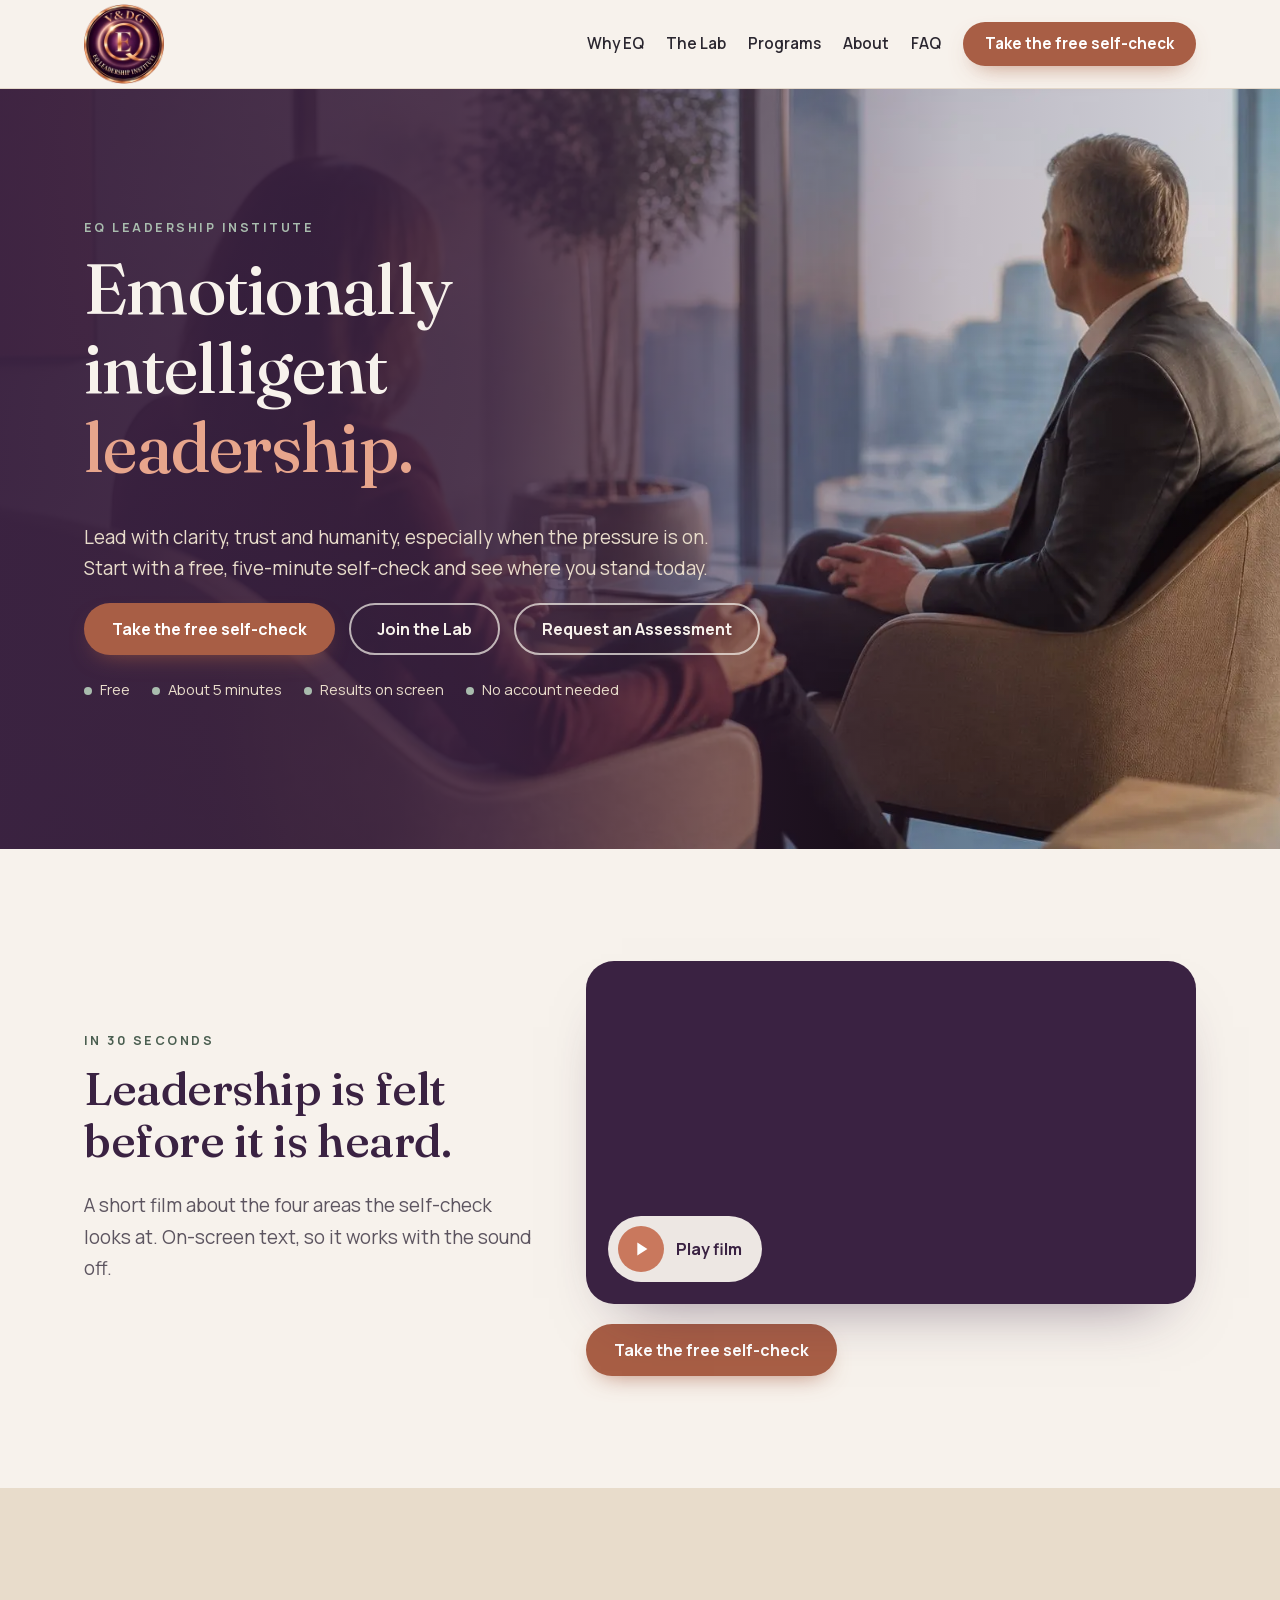
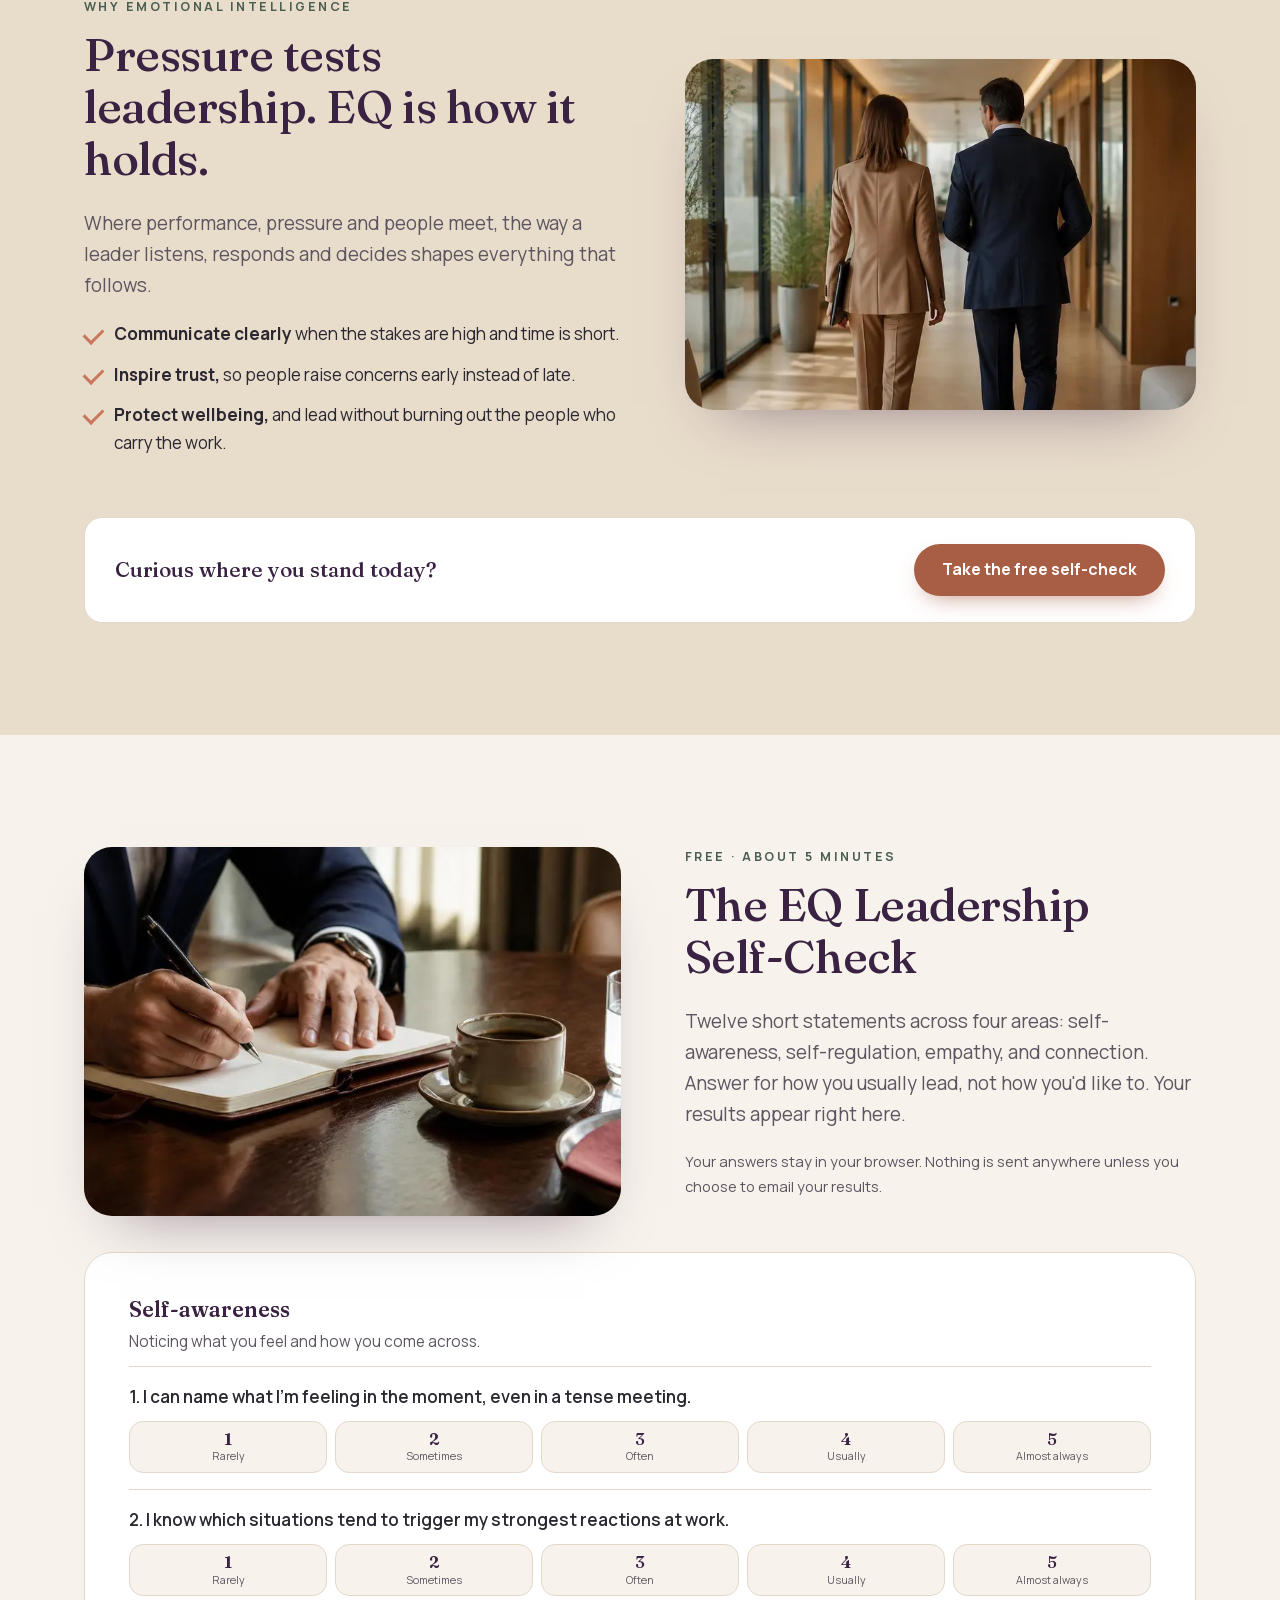
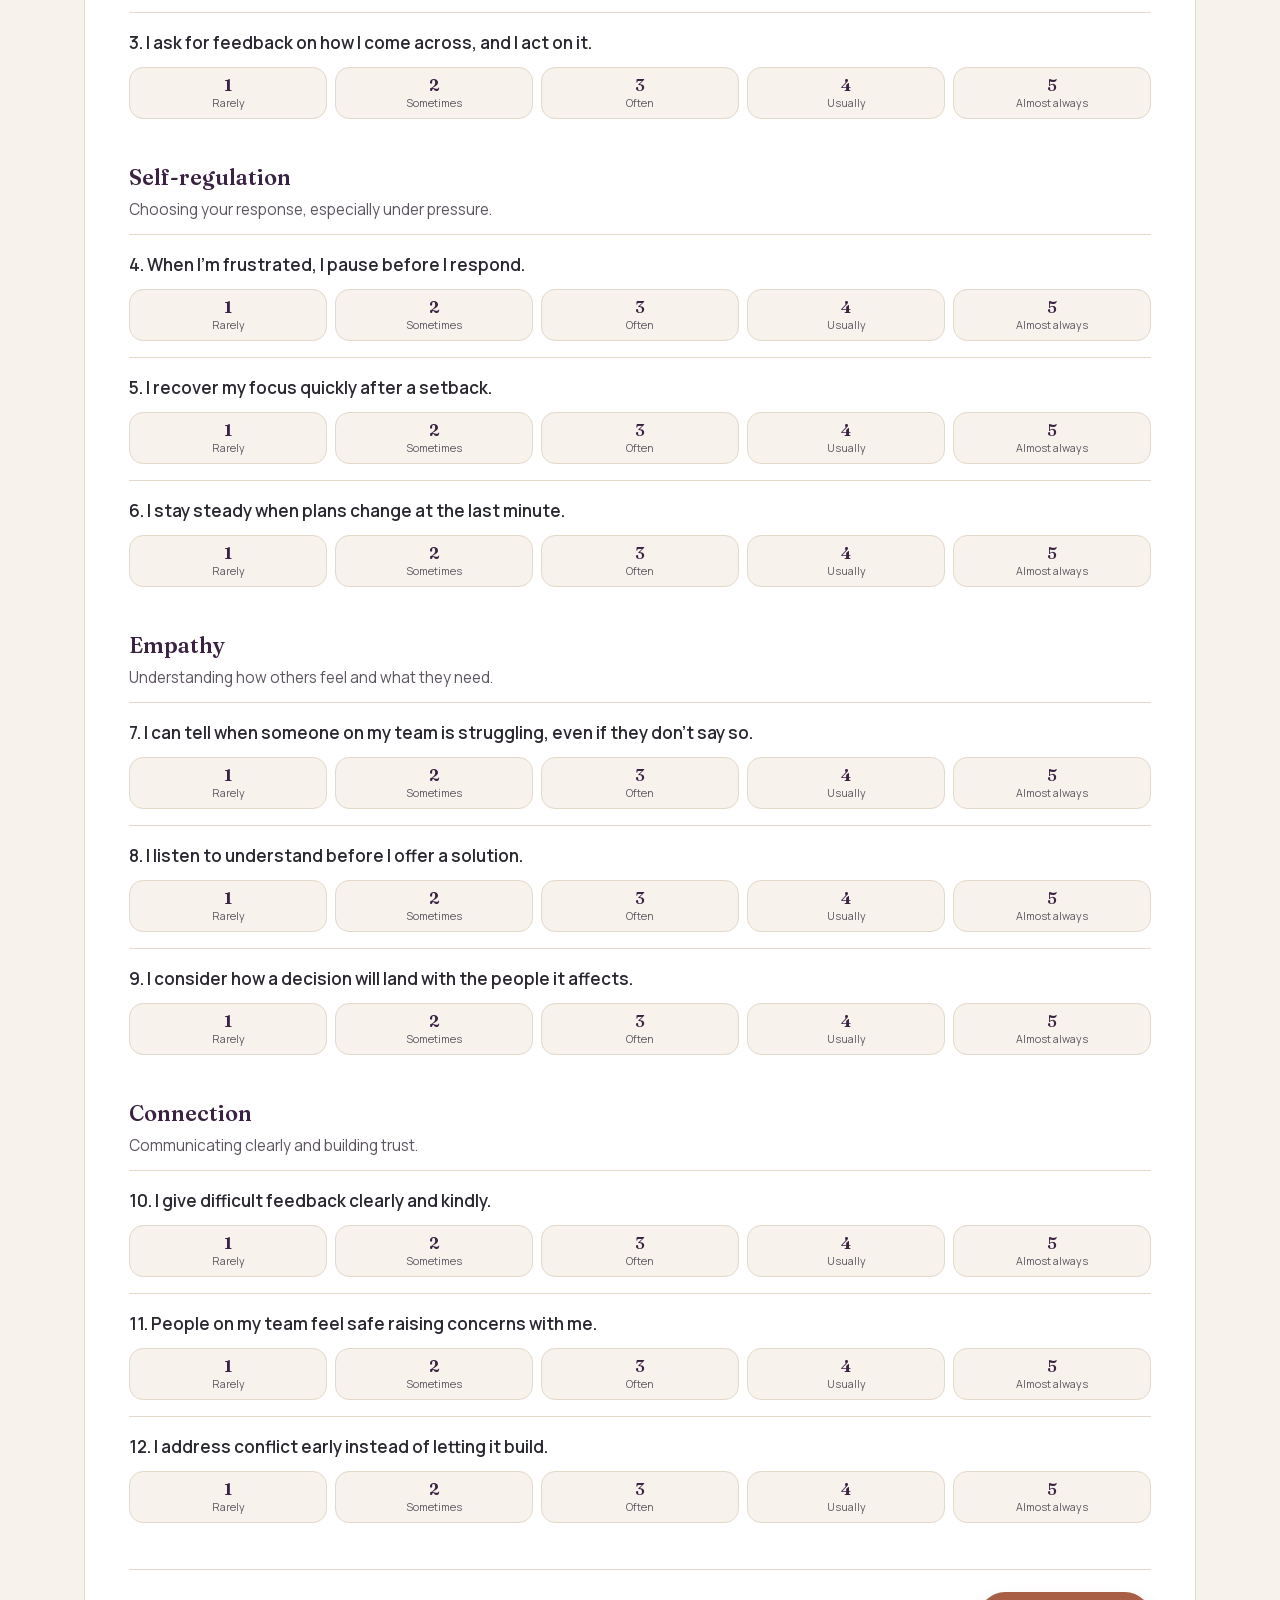
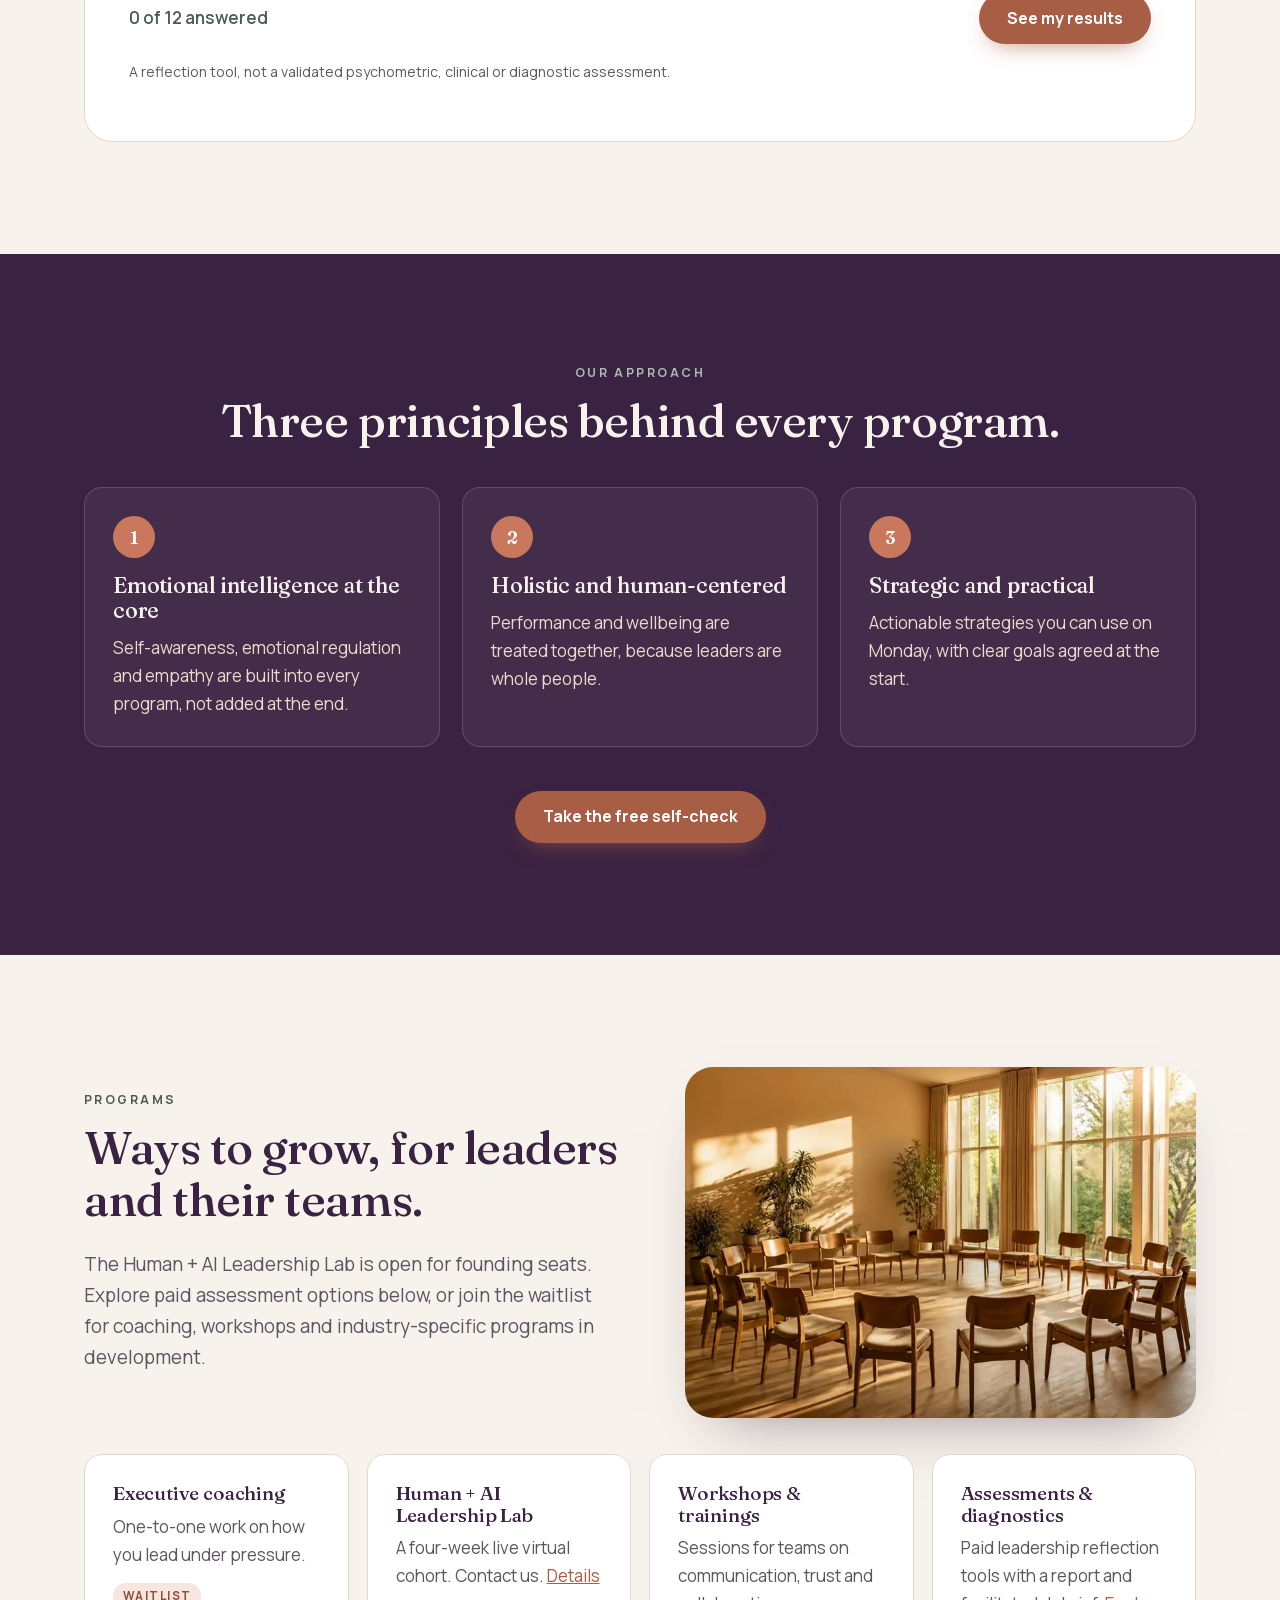
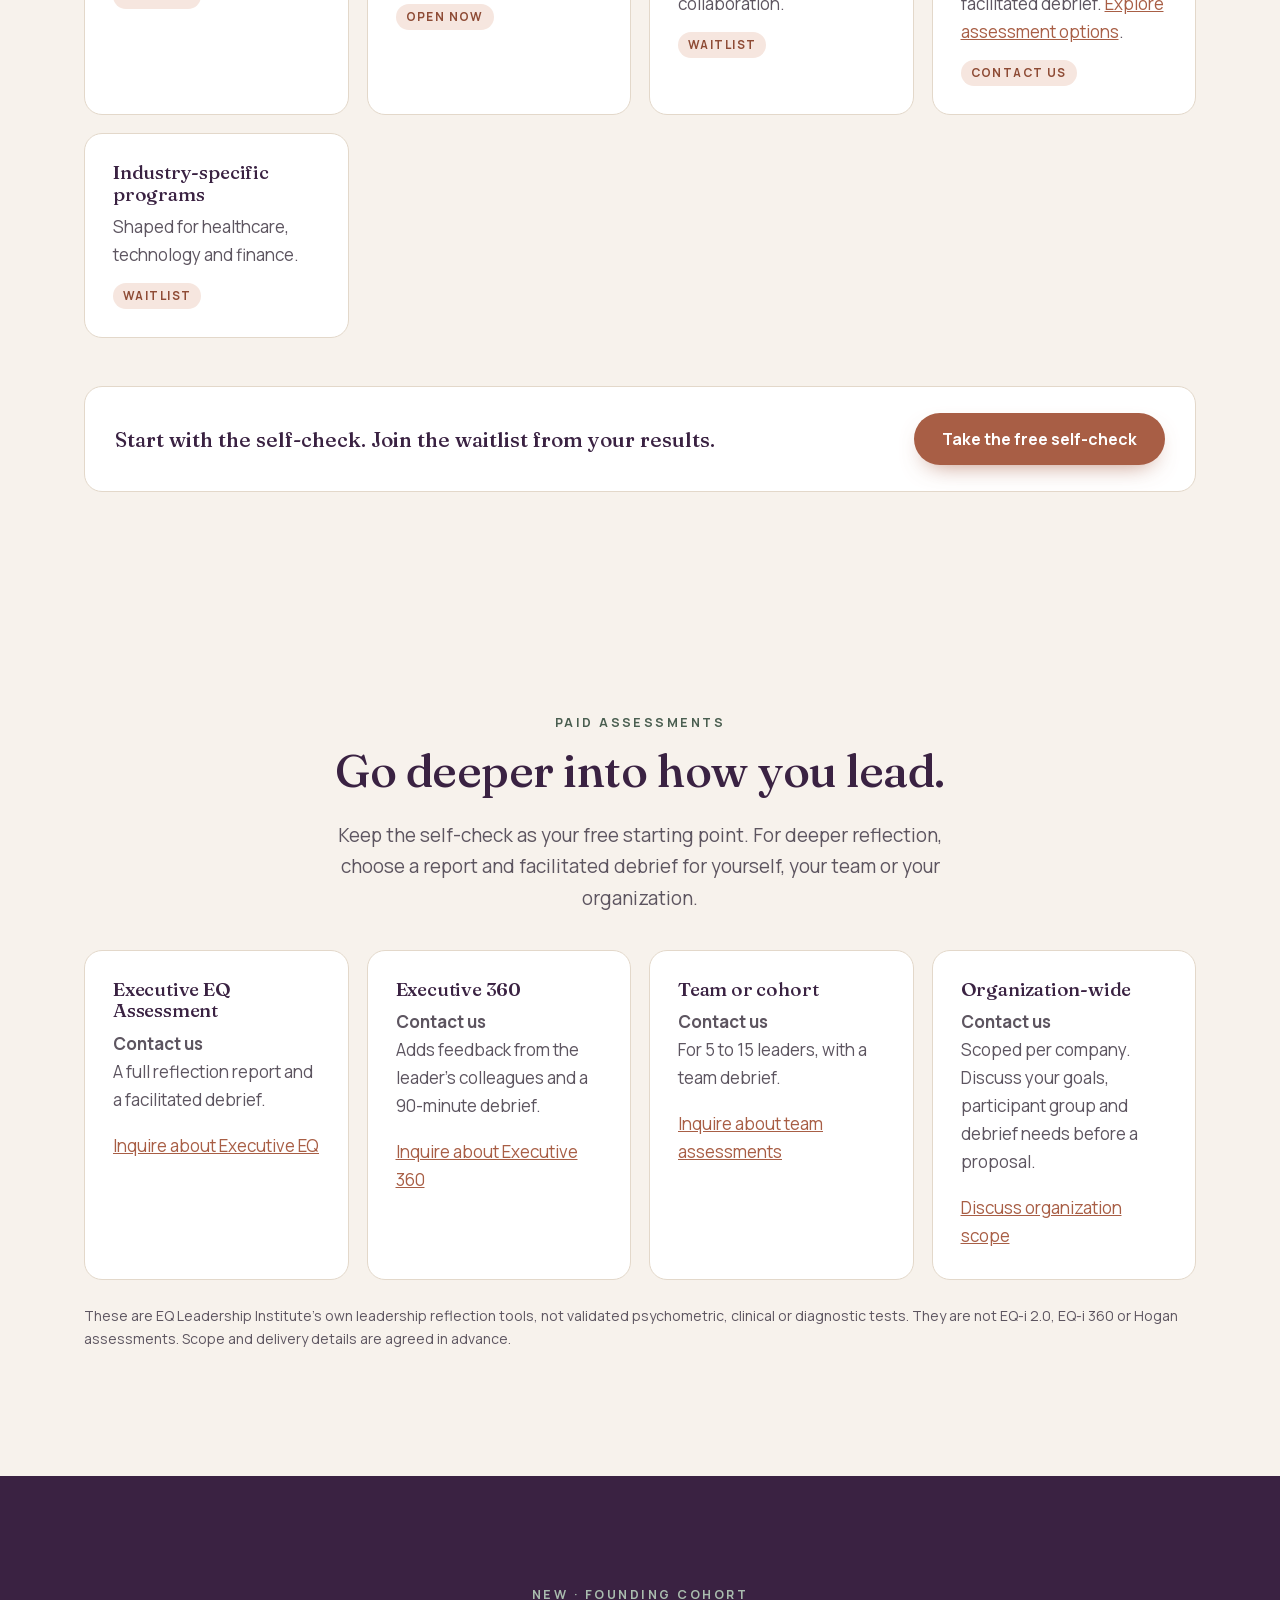
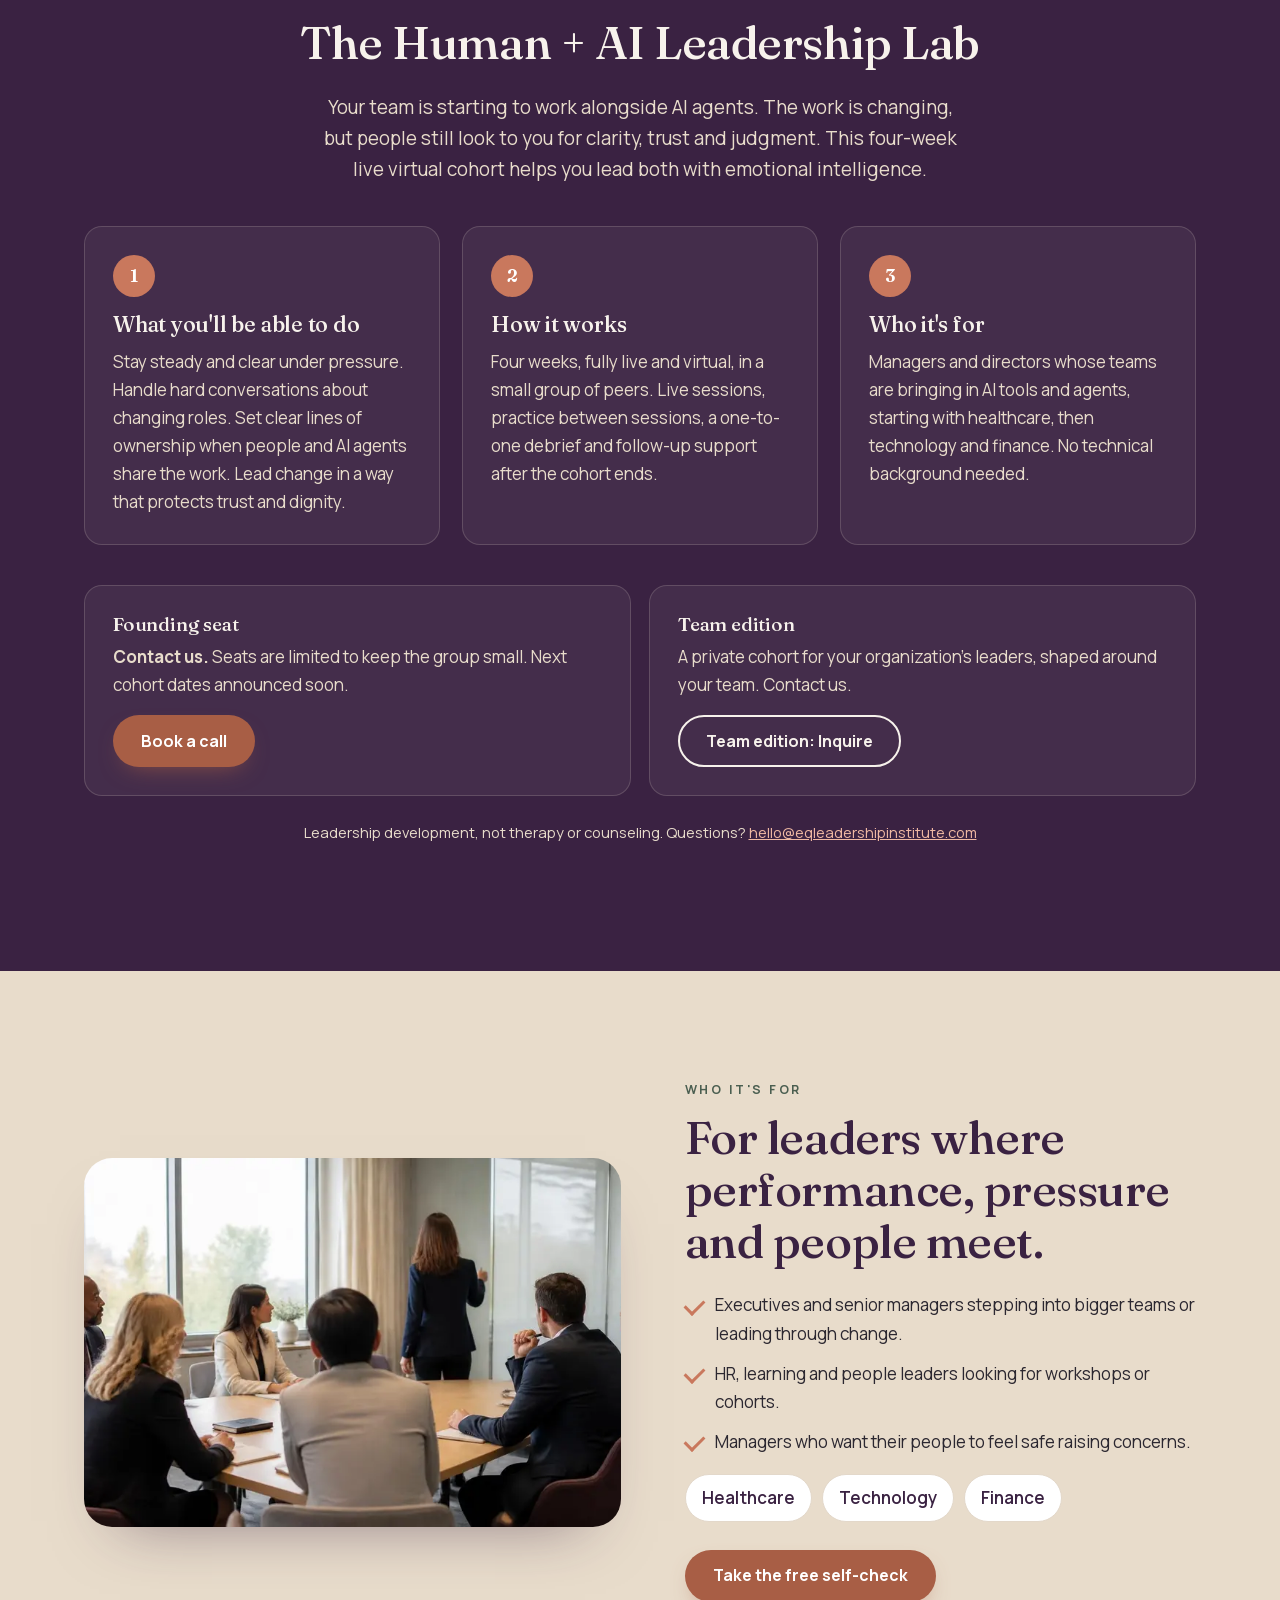
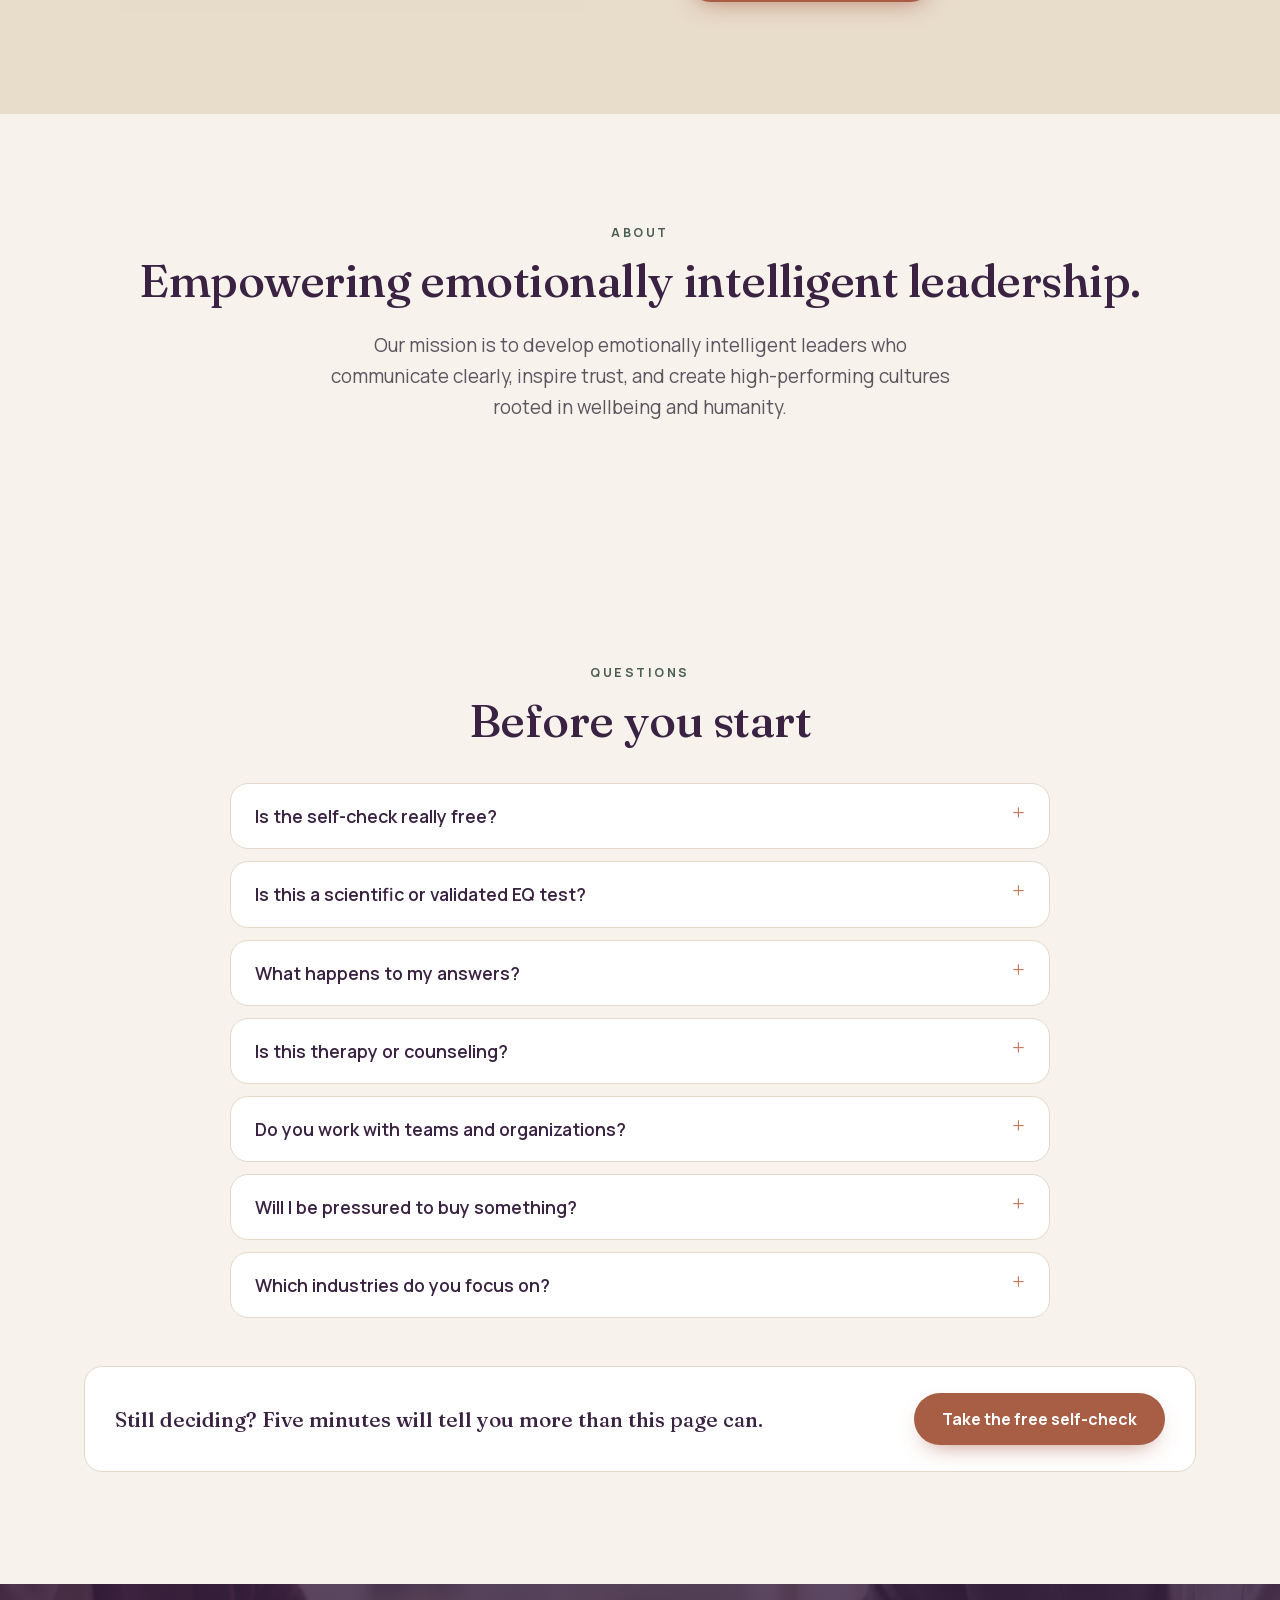
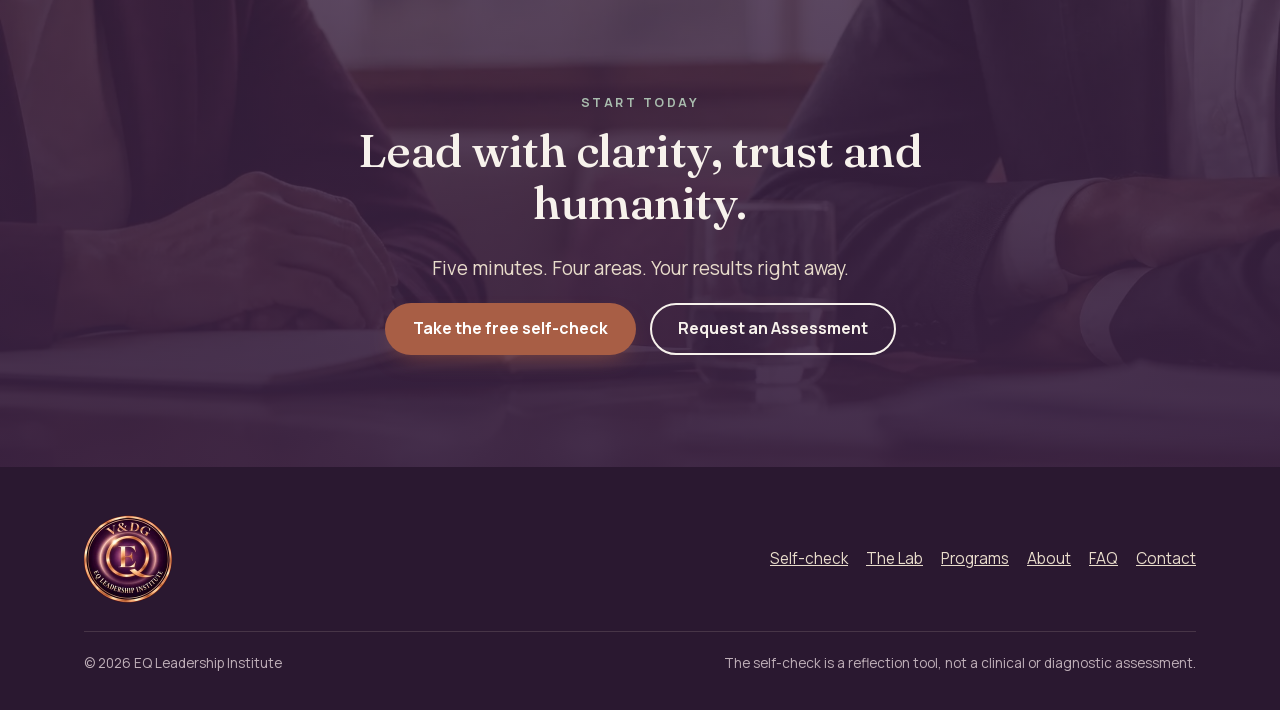
==== commit fc5af0aa: "EQ: no pricing language on consulting items; Contact us only (per Vanna 2026-11-02)" ====
--- a/index.html
+++ b/index.html
@@ -156,7 +156,7 @@
       <div class="reflect" id="reflect"></div>
       <div class="signup" aria-labelledby="full-assessment-h">
         <h4 id="full-assessment-h">Ready for the full assessment?</h4>
-        <p>The Executive EQ Assessment includes a full reflection report and a facilitated debrief. Contact us for pricing. Explore your leadership habits in greater depth and identify practical next steps.</p>
+        <p>The Executive EQ Assessment includes a full reflection report and a facilitated debrief. Contact us. Explore your leadership habits in greater depth and identify practical next steps.</p>
         <p class="micro">Our own leadership reflection tool, not a validated psychometric or diagnostic test.</p>
         <a class="btn btn-clay" href="#assessments" data-cta="results-full-assessment">Explore paid assessments</a>
       </div>
@@ -213,9 +213,9 @@
     </div>
     <div class="prog">
       <div class="card"><h3>Executive coaching</h3><p>One-to-one work on how you lead under pressure.</p><span class="tag">Waitlist</span></div>
-      <div class="card"><h3>Human + AI Leadership Lab</h3><p>A four-week live virtual cohort. Contact us for pricing. <a href="#lab">Details</a></p><span class="tag">Open now</span></div>
+      <div class="card"><h3>Human + AI Leadership Lab</h3><p>A four-week live virtual cohort. Contact us. <a href="#lab">Details</a></p><span class="tag">Open now</span></div>
       <div class="card"><h3>Workshops &amp; trainings</h3><p>Sessions for teams on communication, trust and collaboration.</p><span class="tag">Waitlist</span></div>
-      <div class="card"><h3>Assessments &amp; diagnostics</h3><p>Paid leadership reflection tools with a report and facilitated debrief. <a href="#assessments">Explore assessment options</a>.</p><span class="tag">Contact us for pricing</span></div>
+      <div class="card"><h3>Assessments &amp; diagnostics</h3><p>Paid leadership reflection tools with a report and facilitated debrief. <a href="#assessments">Explore assessment options</a>.</p><span class="tag">Contact us</span></div>
       <div class="card"><h3>Industry-specific programs</h3><p>Shaped for healthcare, technology and finance.</p><span class="tag">Waitlist</span></div>
     </div>
     <div class="cta-band"><p>Start with the self-check. Join the waitlist from your results.</p><a class="btn btn-clay" href="#self-check" data-cta="programs-check">Take the free self-check</a></div>
@@ -226,37 +226,37 @@
 <section class="section" id="assessments" aria-labelledby="assessments-h">
   <div class="wrap">
     <div class="center">
-      <p class="kicker">Paid assessments · USD</p>
+      <p class="kicker">Paid assessments</p>
       <h2 id="assessments-h">Go deeper into how you lead.</h2>
       <p class="lead">Keep the self-check as your free starting point. For deeper reflection, choose a report and facilitated debrief for yourself, your team or your organization.</p>
     </div>
     <div class="prog">
       <div class="card">
         <h3>Executive EQ Assessment</h3>
-        <p><strong>Contact us for pricing</strong></p>
+        <p><strong>Contact us</strong></p>
         <p>A full reflection report and a facilitated debrief.</p>
         <p style="margin-top:18px"><a href="mailto:hello@eqleadershipinstitute.com?subject=Executive%20EQ%20Assessment%20inquiry&amp;body=Hello%2C%0A%0AI%27d%20like%20to%20discuss%20this%20assessment%20option.%0A%0AName%3A%0ARole%3A%0AOrganization%3A%0ANumber%20of%20leaders%3A%0APreferred%20timing%3A%0A" data-cta="assessment-executive">Inquire about Executive EQ</a></p>
       </div>
       <div class="card">
         <h3>Executive 360</h3>
-        <p><strong>Contact us for pricing</strong></p>
+        <p><strong>Contact us</strong></p>
         <p>Adds feedback from the leader&#x27;s colleagues and a 90-minute debrief.</p>
         <p style="margin-top:18px"><a href="mailto:hello@eqleadershipinstitute.com?subject=Executive%20360%20inquiry&amp;body=Hello%2C%0A%0AI%27d%20like%20to%20discuss%20this%20assessment%20option.%0A%0AName%3A%0ARole%3A%0AOrganization%3A%0ANumber%20of%20leaders%3A%0APreferred%20timing%3A%0A" data-cta="assessment-360">Inquire about Executive 360</a></p>
       </div>
       <div class="card">
         <h3>Team or cohort</h3>
-        <p><strong>Contact us for pricing</strong></p>
+        <p><strong>Contact us</strong></p>
         <p>For 5 to 15 leaders, with a team debrief.</p>
         <p style="margin-top:18px"><a href="mailto:hello@eqleadershipinstitute.com?subject=Team%20or%20cohort%20assessment%20inquiry&amp;body=Hello%2C%0A%0AI%27d%20like%20to%20discuss%20this%20assessment%20option.%0A%0AName%3A%0ARole%3A%0AOrganization%3A%0ANumber%20of%20leaders%3A%0APreferred%20timing%3A%0A" data-cta="assessment-team">Inquire about team assessments</a></p>
       </div>
       <div class="card">
         <h3>Organization-wide</h3>
-        <p><strong>Contact us for pricing</strong></p>
+        <p><strong>Contact us</strong></p>
         <p>Scoped per company. Discuss your goals, participant group and debrief needs before a proposal.</p>
         <p style="margin-top:18px"><a href="mailto:hello@eqleadershipinstitute.com?subject=Organization-wide%20assessment%20inquiry&amp;body=Hello%2C%0A%0AI%27d%20like%20to%20discuss%20this%20assessment%20option.%0A%0AName%3A%0ARole%3A%0AOrganization%3A%0ANumber%20of%20leaders%3A%0APreferred%20timing%3A%0A" data-cta="assessment-organization">Discuss organization scope</a></p>
       </div>
     </div>
-    <p class="disclaimer" style="margin-top:24px">These are EQ Leadership Institute's own leadership reflection tools, not validated psychometric, clinical or diagnostic tests. They are not EQ-i 2.0, EQ-i 360 or Hogan assessments. All prices are in US dollars; scope and delivery details are agreed before purchase.</p>
+    <p class="disclaimer" style="margin-top:24px">These are EQ Leadership Institute's own leadership reflection tools, not validated psychometric, clinical or diagnostic tests. They are not EQ-i 2.0, EQ-i 360 or Hogan assessments. Scope and delivery details are agreed in advance.</p>
   </div>
 </section>
 
@@ -274,8 +274,8 @@
       <div class="card"><div class="dot" aria-hidden="true">3</div><h3>Who it's for</h3><p>Managers and directors whose teams are bringing in AI tools and agents, starting with healthcare, then technology and finance. No technical background needed.</p></div>
     </div>
     <div class="prog" style="margin-top:40px">
-      <div class="card"><h3>Founding seat</h3><p><strong>Contact us for pricing.</strong> Seats are limited to keep the group small. Next cohort dates announced soon.</p><div class="btn-row" style="margin-top:16px"><a class="btn btn-clay" href="mailto:hello@eqleadershipinstitute.com?subject=Book%20a%20call&amp;body=Hello%2C%0A%0AI%27d%20like%20to%20book%20a%20call.%0A%0AName%3A%0ARole%3A%0AOrganization%3A%0AWhat%20I%27d%20like%20to%20discuss%3A%0AGood%20times%20for%20me%3A%0A" data-cta="lab-book-call">Book a call</a></div></div>
-      <div class="card"><h3>Team edition</h3><p>A private cohort for your organization's leaders, shaped around your team. Priced by proposal.</p><div class="btn-row" style="margin-top:16px"><a class="btn btn-ghost" href="mailto:hello@eqleadershipinstitute.com?subject=Human%20%2B%20AI%20Leadership%20Lab%3A%20Team%20edition%20inquiry&amp;body=Hello%2C%0A%0AWe%27d%20like%20a%20proposal%20for%20a%20private%20team%20edition.%0A%0AOrganization%3A%0ANumber%20of%20leaders%3A%0AIndustry%3A%0A" data-cta="lab-team-inquire">Team edition: Inquire</a></div></div>
+      <div class="card"><h3>Founding seat</h3><p><strong>Contact us.</strong> Seats are limited to keep the group small. Next cohort dates announced soon.</p><div class="btn-row" style="margin-top:16px"><a class="btn btn-clay" href="mailto:hello@eqleadershipinstitute.com?subject=Book%20a%20call&amp;body=Hello%2C%0A%0AI%27d%20like%20to%20book%20a%20call.%0A%0AName%3A%0ARole%3A%0AOrganization%3A%0AWhat%20I%27d%20like%20to%20discuss%3A%0AGood%20times%20for%20me%3A%0A" data-cta="lab-book-call">Book a call</a></div></div>
+      <div class="card"><h3>Team edition</h3><p>A private cohort for your organization's leaders, shaped around your team. Contact us.</p><div class="btn-row" style="margin-top:16px"><a class="btn btn-ghost" href="mailto:hello@eqleadershipinstitute.com?subject=Human%20%2B%20AI%20Leadership%20Lab%3A%20Team%20edition%20inquiry&amp;body=Hello%2C%0A%0AWe%27d%20like%20a%20proposal%20for%20a%20private%20team%20edition.%0A%0AOrganization%3A%0ANumber%20of%20leaders%3A%0AIndustry%3A%0A" data-cta="lab-team-inquire">Team edition: Inquire</a></div></div>
     </div>
     <p class="micro center" style="margin-top:24px">Leadership development, not therapy or counseling. Questions? <a href="mailto:hello@eqleadershipinstitute.com?subject=Human%20%2B%20AI%20Leadership%20Lab" data-cta="lab-question">hello@eqleadershipinstitute.com</a></p>
   </div>
@@ -317,12 +317,12 @@
   <div class="wrap">
     <div class="center"><p class="kicker">Questions</p><h2 id="faq-h">Before you start</h2></div>
     <div class="faq">
-      <details><summary>Is the self-check really free?</summary><p>Yes. The five-minute EQ Leadership Self-Check and its on-screen results are free, with no account required. The full Executive EQ Assessment is a separate paid service that includes a full reflection report and a facilitated debrief. Contact us for pricing. <a href="#assessments">See all paid assessment options</a>.</p></details>
+      <details><summary>Is the self-check really free?</summary><p>Yes. The five-minute EQ Leadership Self-Check and its on-screen results are free, with no account required. The full Executive EQ Assessment is a separate paid service that includes a full reflection report and a facilitated debrief. Contact us. <a href="#assessments">See all paid assessment options</a>.</p></details>
       <details><summary>Is this a scientific or validated EQ test?</summary><p>No. The free self-check uses twelve plain-language statements to help you notice your habits. Both the self-check and our paid assessments are our own leadership reflection tools, not validated psychometric, clinical or diagnostic tests. They are not EQ-i 2.0, EQ-i 360 or Hogan assessments.</p></details>
       <details><summary>What happens to my answers?</summary><p>They stay in your browser. Nothing is sent anywhere unless you choose to email your results to yourself through the form, and then only what you type in.</p></details>
       <details><summary>Is this therapy or counseling?</summary><p>No. This is leadership development. If you are struggling with your mental health, please reach out to a licensed professional.</p></details>
-      <details><summary>Do you work with teams and organizations?</summary><p>Yes. Team, cohort and organization-wide assessments are priced to scope. Contact us for pricing. <a href="#assessments">Explore the options and inquire</a>. You can also join the waitlist for workshops and other programs in development.</p></details>
-      <details><summary>Will I be pressured to buy something?</summary><p>No. You can take the free self-check without buying anything. Full assessments, reports and debriefs are paid services, priced to scope. Contact us for pricing.</p></details>
+      <details><summary>Do you work with teams and organizations?</summary><p>Yes. Team, cohort and organization-wide assessments are available. Contact us. <a href="#assessments">Explore the options and inquire</a>. You can also join the waitlist for workshops and other programs in development.</p></details>
+      <details><summary>Will I be pressured to buy something?</summary><p>No. You can take the free self-check without buying anything. Full assessments, reports and debriefs are paid services. Contact us.</p></details>
       <details><summary>Which industries do you focus on?</summary><p>Healthcare, technology and finance, where performance, pressure and people intersect most. Leaders from other fields are welcome to take the self-check too.</p></details>
     </div>
     <div class="cta-band"><p>Still deciding? Five minutes will tell you more than this page can.</p><a class="btn btn-clay" href="#self-check" data-cta="faq-check">Take the free self-check</a></div>
